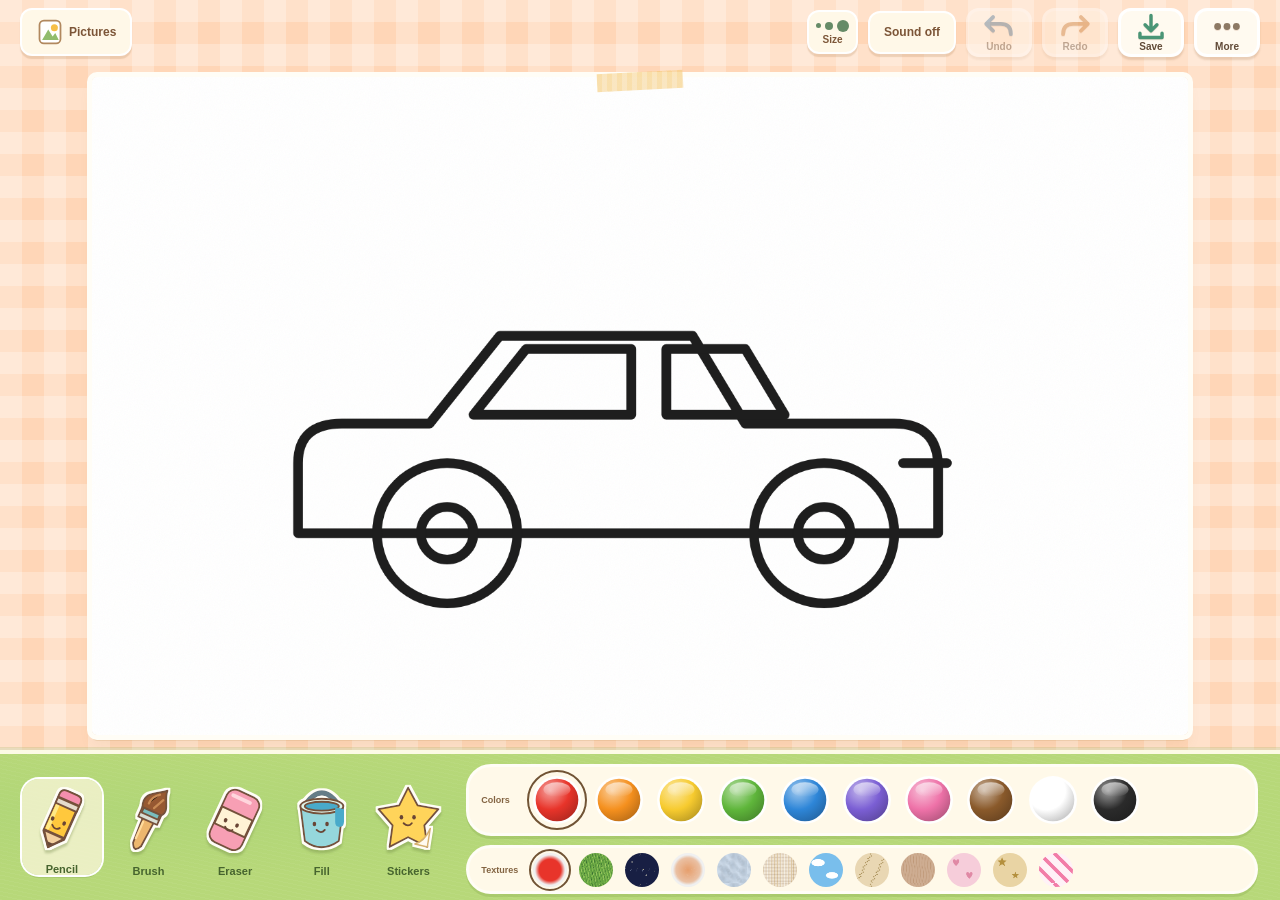
==== index.html @ 92b4541f "Improve preschool controls, sounds and persistent import library Add three sizes for pencil, brush a" ====
<!DOCTYPE html>
<html lang="en">
<head>
<meta charset="utf-8">
<meta name="viewport" content="width=device-width, initial-scale=1, maximum-scale=1, user-scalable=no, viewport-fit=cover">
<meta name="theme-color" content="#ffd6b7">
<meta name="apple-mobile-web-app-capable" content="yes">
<meta name="apple-mobile-web-app-status-bar-style" content="default">
<meta name="apple-mobile-web-app-title" content="Coloring">
<title>Little Art Studio</title>
<link rel="manifest" href="manifest.json">
<link rel="apple-touch-icon" href="icon.svg">
<style>
*{margin:0;padding:0;box-sizing:border-box;-webkit-tap-highlight-color:transparent}
html,body{height:100%;overflow:hidden;overscroll-behavior:none;background:#BFE0F5;
  font-family:-apple-system,"Noto Sans Thai",sans-serif;
  -webkit-user-select:none;user-select:none;-webkit-touch-callout:none;touch-action:none}
#app{position:fixed;inset:0;display:flex;flex-direction:column;
  padding:env(safe-area-inset-top) env(safe-area-inset-right) env(safe-area-inset-bottom) env(safe-area-inset-left)}

#sky{position:absolute;inset:0;z-index:0}

#topbar{position:relative;z-index:2;flex:0 0 auto;height:11vh;min-height:52px;
  display:flex;align-items:center;justify-content:center;gap:2.2vh}
.topbtn{width:9vh;height:9vh;min-width:46px;min-height:46px;border:none;background:none;
  padding:0;display:block;transition:transform .09s}
.topbtn:active{transform:scale(.9)}
.topbtn[disabled]{opacity:.32}
.topbtn svg{width:100%;height:100%;display:block}
#btnPhoto{width:7vh;height:7vh;min-width:38px;min-height:38px;opacity:.85}

#stage{position:relative;z-index:2;flex:1 1 auto;display:flex;align-items:center;
  justify-content:center;min-height:0;padding:.5vh 1vh}
#card{position:relative;border-radius:14px;overflow:hidden;background:#fff;
  box-shadow:0 6px 18px rgba(30,60,90,.22)}
#card canvas{position:absolute;inset:0;width:100%;height:100%;display:block}
#input{position:absolute;inset:0;z-index:2;touch-action:none}
#stickers{position:absolute;inset:0;z-index:3;overflow:hidden;pointer-events:none}

.sticker{position:absolute;left:0;top:0;transform-origin:50% 50%;will-change:transform;pointer-events:auto;touch-action:none}
.sticker img{width:100%;height:100%;display:block;pointer-events:none}
.sticker.sel{outline:3px dashed rgba(40,90,140,.75);outline-offset:2px;border-radius:6px}
#stickerKill{position:absolute;z-index:6;width:56px;height:56px;border:none;padding:0;
  background:none;display:none}
#stickerKill.on{display:block}

.row{position:relative;z-index:2;flex:0 0 auto;display:flex;align-items:center;
  justify-content:space-around;gap:.6vh;padding:0 1.2vh}
#rowColor{height:11vh;min-height:48px}
#rowTex{height:13vh;min-height:56px}
#rowTool{height:18vh;min-height:76px;border-radius:16px 16px 0 0;
  background:linear-gradient(#EFD7AE,#CFAC7C);padding:0 1vh}

.swatch{border:none;background:none;padding:0;border-radius:50%;
  width:9.5vh;height:9.5vh;min-width:44px;min-height:44px;transition:transform .1s}
.swatch:active{transform:scale(.88)}
.swatch.on{transform:scale(1.12)}
.swatch svg,.swatch canvas{width:100%;height:100%;display:block;border-radius:50%}

.tool{border:none;background:none;padding:0;width:15%;height:100%;
  display:flex;align-items:flex-end;justify-content:center;transition:transform .1s}
.tool:active{transform:scale(.9)}
.tool svg{width:100%;height:100%;display:block}
.tool.on{transform:translateY(-6%) scale(1.06)}

#page{border:none;background:#F5C24A;border-radius:50%;
  width:7.5vh;height:7.5vh;min-width:36px;min-height:36px;color:#5B3D06;
  font-size:3.4vh;line-height:1;font-weight:500}

#flash{position:fixed;inset:0;z-index:20;pointer-events:none;display:none;align-items:center;justify-content:center;
  background:rgba(255,255,255,.55)}
#flash.on{display:flex}
#flash svg{width:34vh;height:34vh}

#sheet{position:fixed;inset:0;z-index:30;display:none;background:rgba(20,40,60,.55)}
#sheet.on{display:flex;align-items:center;justify-content:center}
#sheetBox{background:#fff;border-radius:18px;padding:18px;width:min(560px,88vw);
  max-height:86vh;overflow:auto}
#sheetBox h2{font-size:17px;font-weight:500;margin-bottom:12px;color:#26404F}
.mrow{display:flex;flex-wrap:wrap;gap:10px}
.mbtn{flex:1 1 46%;min-height:56px;border:1.5px solid #C8D6E0;background:#F7FBFD;
  border-radius:12px;font-size:15px;color:#22384A;padding:10px}
.mbtn:active{background:#E4F0F8}
.mbtn.danger{border-color:#EBB4B4;background:#FDF3F3;color:#8C2C2C}
#gal{display:grid;grid-template-columns:repeat(3,1fr);gap:8px;margin-top:14px}
#gal img{width:100%;border-radius:8px;border:1px solid #DDE6EC;display:block}
.pickgrid{display:grid;grid-template-columns:repeat(4,1fr);gap:8px;margin-top:6px}
.pickgrid button{border:1.5px solid #D4E1EA;background:#fff;border-radius:10px;padding:4px;aspect-ratio:4/3}
.pickgrid svg{width:100%;height:100%;display:block}
#rot{position:fixed;inset:0;z-index:40;background:#BFE0F5;display:none;
  align-items:center;justify-content:center;font-size:22px;color:#245068;text-align:center;padding:30px}
@media (orientation:portrait){#rot{display:flex}}

:root{--ink:#554b43;--mint:#719c8a;--cream:#fffaf0} html,body{background:#f3e9d9;color:var(--ink);font-family:'Trebuchet MS',Tahoma,sans-serif}button{cursor:pointer;color:inherit;font:inherit}button:focus-visible{outline:3px solid #498c79;outline-offset:4px}#sky{display:none}
#app{display:grid;grid-template-columns:190px minmax(0,1fr) 210px;grid-template-rows:82px minmax(0,1fr) 132px;gap:18px;padding:18px 26px 20px;background:radial-gradient(ellipse at 60% 25%,#fff9eb99,transparent 65%),repeating-linear-gradient(2deg,#ad805007 0 1px,transparent 1px 7px),#f1e6d5}
#topbar{grid-column:1/-1;grid-row:1;height:auto;min-height:0;justify-content:flex-end;gap:10px;border-bottom:1px solid #c9b79d60;padding-bottom:14px}.brand{margin-right:auto;display:flex;align-items:center;gap:12px}.brand-mark{background:#e7ad87;border:3px solid #fff5e6;border-radius:18px;box-shadow:0 3px 0 #be896650;width:48px;height:48px;display:grid;place-items:center;font-size:28px}.brand strong{display:block;font-size:23px;letter-spacing:-.7px}.brand small{display:block;font-size:11px;letter-spacing:2px;margin-top:5px;color:#9b8170}.topbtn,#btnPhoto{width:43px;height:43px;min-width:43px;min-height:43px;padding:5px;border-radius:14px;background:#fffaf2;box-shadow:0 3px 0 #d7c8b5;opacity:1}.softbtn{min-height:42px;border:1px solid #d9cbb7;border-radius:13px;padding:8px 14px;background:#fffaf1;font-size:12px;font-weight:bold;box-shadow:0 3px 0 #d7c8b560}.softbtn.active{background:#dceadd;border-color:#9ab39b}
#stage{grid-column:2;grid-row:2;padding:30px 12px 20px;min-width:0;background:#d7c0a14a;border:1px solid #d3b89555;border-radius:22px;box-shadow:inset 0 2px 10px #8b62300b}#stage:before{content:'YOUR LITTLE MASTERPIECE';position:absolute;top:12px;font-size:9px;letter-spacing:2.4px;color:#a18870}#card{border-radius:5px;box-shadow:0 2px 2px #8a6e5430,0 13px 24px #8a6e5425;outline:8px solid #fffcf3}#card:after{content:'';position:absolute;inset:0;pointer-events:none;z-index:4;opacity:.19;background-image:url('paper.svg');mix-blend-mode:multiply}
.row{padding:17px 14px;gap:10px;border:1px solid #e3d6c5;background:#fffaf0;border-radius:21px;box-shadow:0 4px 0 #d7c8b544;justify-content:center;align-content:start}.row:before{width:100%;flex-shrink:0;font-size:11px;letter-spacing:1.8px;font-weight:bold;color:#917a64;text-align:left;margin-bottom:6px}#rowColor{grid-column:1;grid-row:2;height:auto;min-height:0;flex-wrap:wrap;overflow:auto}#rowColor:before{content:'01 / COLOR PALETTE'}#rowTex{grid-column:3;grid-row:2;height:auto;min-height:0;flex-wrap:wrap;overflow:auto}#rowTex:before{content:'02 / MAGIC TEXTURES'}.swatch{position:relative;width:59px;height:59px;min-width:0;min-height:0;flex:0 0 59px;margin:0 3px 17px;box-shadow:0 3px 6px #856e4c20;background:#f4ede1;border:4px solid #f4ede1}.swatch.on{outline:2px solid #729987;outline-offset:3px;transform:none}.swatch:after{content:attr(data-label);position:absolute;top:calc(100% + 7px);left:50%;transform:translateX(-50%);white-space:nowrap;font-size:10px;color:#7e6b59}#rowTex .swatch{border-radius:13px;width:63px;height:63px;flex-basis:63px;margin-bottom:20px}#rowTex .swatch canvas{border-radius:8px}#page{width:100%;height:29px;min-height:29px;border-radius:9px;font-size:12px;background:#eee4d2;color:#756149}
#rowTool{grid-column:1/-1;grid-row:3;height:auto;min-height:0;background:repeating-linear-gradient(0deg,#ba894009 0 1px,transparent 1px 4px),linear-gradient(#eed8b9,#e6c69b);border:1px solid #d3b48d;border-radius:22px;padding:8px 24px 17px;gap:16px;box-shadow:inset 0 2px 0 #fff9,0 5px 0 #bd95693a}.tool{position:relative;flex:1;width:auto;max-width:145px;height:100%;border-radius:14px;background:#b0865910;box-shadow:inset 0 2px 5px #9d703b12;align-items:center;padding:0 0 12px}.tool svg{height:90px;filter:drop-shadow(2px 4px 2px #785b3b25)}.tool:after{content:attr(data-label);position:absolute;bottom:0;font-size:11px;font-weight:bold;color:#7c6148}.tool.on{transform:translateY(-3px);background:#fff7e780;box-shadow:0 4px 9px #8a67311a,inset 0 0 0 2px #fff8}#sheetBox{background:#fffaf0;border:5px solid #fff;border-radius:23px;box-shadow:0 20px 70px #33241740}#sheetBox h2{color:#67513d}.demo-art{width:100%;display:block;border-radius:14px;margin:12px 0}.note{font-size:12px;line-height:1.7;color:#8b7765}.close-sheet{float:right;border:none;background:#efe1ce;border-radius:50%;width:32px;height:32px}.demo-swatches{display:flex;gap:10px;justify-content:center}.demo-swatches canvas{width:64px;height:64px;border-radius:12px}#rot{display:none!important}
@media(max-width:1000px){#app{grid-template-columns:144px minmax(0,1fr) 156px;gap:12px;padding:12px;grid-template-rows:65px minmax(0,1fr) 108px}.row{padding:12px 6px;gap:9px}.row:before{font-size:9px;letter-spacing:.7px}.swatch{width:46px;height:46px;flex-basis:46px;margin:0 4px 15px}#rowTex .swatch{width:49px;height:49px;flex-basis:49px;margin-bottom:17px}.brand strong{font-size:18px}.brand small{font-size:8px}.tool svg{height:76px}.softbtn{padding:8px;font-size:11px}}
@media(max-width:650px) and (orientation:portrait){#app{grid-template-columns:1fr 1fr;grid-template-rows:60px minmax(160px,1fr) 94px 110px 88px;gap:8px;padding:8px}#topbar{gap:5px;padding-bottom:6px}.brand{gap:5px}.brand-mark{display:none}.brand strong{font-size:14px}.brand small{font-size:7px;letter-spacing:1px}.topbtn,#btnPhoto{width:32px;height:36px;min-width:32px;min-height:36px}.softbtn{padding:5px;font-size:10px}#stage{grid-column:1/-1;grid-row:2}#rowColor{grid-column:1/-1;grid-row:3;flex-wrap:nowrap;justify-content:flex-start;align-items:center;padding:8px 10px;gap:10px}.row:before{display:none}.swatch{flex-basis:42px;width:42px;height:42px;margin:0 1px 13px}#rowTex{grid-column:1/-1;grid-row:4;flex-wrap:nowrap;justify-content:flex-start;align-items:center;padding:8px 10px}#rowTex .swatch{flex-basis:48px;width:48px;height:48px}#page{min-width:54px;width:54px}#rowTool{grid-column:1/-1;grid-row:5;padding:3px 6px 9px;gap:6px}.tool svg{height:60px}.tool:after{font-size:9px}}
@media(max-height:620px) and (orientation:landscape){#app{grid-template-rows:52px minmax(0,1fr) 85px;gap:8px;padding:8px 14px}.brand strong{font-size:18px}.tool svg{height:60px}#rowTool{padding:2px 12px 13px}.row{padding-top:8px}.row:before{margin-bottom:0}.swatch{height:40px;width:40px;flex-basis:40px}#rowTex .swatch{height:42px;width:42px;flex-basis:42px}.brand-mark{height:38px;width:38px}}
.row,#sheetBox{touch-action:pan-x pan-y}#sheetBox button{touch-action:manipulation}
@media(prefers-reduced-motion:reduce){*{transition:none!important}}
</style>
<link rel="stylesheet" href="sticker-play.css?v=7">
</head>
<body>
<div id="app">
  <svg id="sky" viewBox="0 0 100 100" preserveAspectRatio="none" aria-hidden="true">
    <rect width="100" height="100" fill="#BFE0F5"/>
    <ellipse cx="14" cy="26" rx="13" ry="6" fill="#fff" opacity=".55"/>
    <ellipse cx="86" cy="40" rx="12" ry="5.5" fill="#fff" opacity=".5"/>
    <ellipse cx="24" cy="62" rx="10" ry="4.5" fill="#fff" opacity=".4"/>
  </svg>

  <div id="topbar"><button class="softbtn" id="btnArt" aria-label="Choose a picture"><svg viewBox="0 0 32 32" aria-hidden="true"><rect x="4" y="3" width="24" height="26" rx="5" fill="#fff" stroke="#b1885e" stroke-width="2"/><circle cx="21" cy="11" r="4" fill="#f7bf48"/><path d="m7 25 7-12 5 8 3-4 4 8" fill="#91bc6d"/></svg><span>Pictures</span></button><button class="softbtn" id="btnDemo">ดูตัวอย่าง ✧</button><button class="softbtn" id="btnSound" aria-pressed="false" title="Toggle sound effects and English voice">Sound off</button>
    <button class="topbtn" id="btnUndo" aria-label="Undo"></button>
    <button class="topbtn" id="btnRedo" aria-label="Redo"></button>
    <button class="topbtn" id="btnSave" aria-label="Save"></button>
    <button class="topbtn" id="btnPhoto" aria-label="More options"></button>
  </div>

  <div id="stage">
    <div id="card">
      <canvas id="cBg"></canvas>
      <canvas id="cFill"></canvas>
      <canvas id="cPaint"></canvas>
      <canvas id="cLine"></canvas>
      <div id="stickers"></div>
      <div id="input"></div>
      <button id="stickerKill" aria-label="Remove sticker"></button>
    </div>
  </div>

  <div id="dock"><div class="row" id="rowTool"></div><div class="palette-stack"><div class="row" id="rowColor"></div><div class="row" id="rowTex" aria-label="Textures"></div></div></div><div id="hint" role="status" aria-live="polite"></div>
</div>

<div id="flash" aria-hidden="true">
  <svg viewBox="0 0 100 100"><circle cx="50" cy="50" r="42" fill="#2FB57F"/>
  <path d="M30 52 L44 66 L71 36" stroke="#fff" stroke-width="10" fill="none"
    stroke-linecap="round" stroke-linejoin="round"/></svg>
</div>

<div id="sheet"><div id="sheetBox"></div></div>
<div id="rot">Turn your tablet sideways<br>to start coloring</div>

<input type="file" id="filePick" accept="image/*" hidden>
<script>
(function(){
"use strict";
// ข้อมูลศิลป์ทั้งหมดของแอป
// เพิ่มลาย เพิ่มสติกเกอร์ เพิ่มภาพColoring ทำได้ที่ไฟล์นี้ไฟล์เดียว

const COLORS = [
  '#E8342A', '#F5901E', '#F7CB2F', '#5FB63B', '#2E86D8',
  '#7B5FD4', '#EE72A8', '#8A5A2B', '#FFFFFF', '#2B2B2B'
];

function shade(hex, f) {
  const n = parseInt(hex.slice(1), 16);
  let r = (n >> 16) & 255, g = (n >> 8) & 255, b = n & 255;
  if (f >= 0) { r += (255 - r) * f; g += (255 - g) * f; b += (255 - b) * f; }
  else { r *= (1 + f); g *= (1 + f); b *= (1 + f); }
  return `rgb(${r | 0},${g | 0},${b | 0})`;
}

// ---------------------------------------------------------------- หัวแปรง
// mask ถูกเรนเดอร์เป็นภาพขาวดำแล้วย้อมสีตอนใช้งาน
const TIPS = {
  round(c, s) {
    const g = c.createRadialGradient(s / 2, s / 2, 0, s / 2, s / 2, s / 2);
    g.addColorStop(0, '#fff'); g.addColorStop(.72, '#fff');
    g.addColorStop(1, 'rgba(255,255,255,0)');
    c.fillStyle = g; c.fillRect(0, 0, s, s);
  },
  soft(c, s) {
    const g = c.createRadialGradient(s / 2, s / 2, 0, s / 2, s / 2, s / 2);
    g.addColorStop(0, 'rgba(255,255,255,.85)');
    g.addColorStop(1, 'rgba(255,255,255,0)');
    c.fillStyle = g; c.fillRect(0, 0, s, s);
  },
  chalk(c, s) {
    c.fillStyle = '#fff';
    for (let i = 0; i < 260; i++) {
      const a = Math.random() * 6.283, r = Math.pow(Math.random(), .55) * s / 2;
      c.globalAlpha = .5 + Math.random() * .5;
      c.fillRect(s / 2 + Math.cos(a) * r, s / 2 + Math.sin(a) * r, 1.6, 1.6);
    }
    c.globalAlpha = 1;
  },
  spray(c, s) {
    c.fillStyle = '#fff';
    for (let i = 0; i < 150; i++) {
      const a = Math.random() * 6.283, r = Math.pow(Math.random(), .4) * s / 2;
      c.globalAlpha = .25 + Math.random() * .45;
      c.beginPath();
      c.arc(s / 2 + Math.cos(a) * r, s / 2 + Math.sin(a) * r, .9, 0, 6.283);
      c.fill();
    }
    c.globalAlpha = 1;
  },
  crayon(c, s) {
    const g = c.createRadialGradient(s / 2, s / 2, 0, s / 2, s / 2, s / 2);
    g.addColorStop(0, 'rgba(255,255,255,.95)');
    g.addColorStop(.8, 'rgba(255,255,255,.55)');
    g.addColorStop(1, 'rgba(255,255,255,0)');
    c.fillStyle = g; c.fillRect(0, 0, s, s);
    c.globalCompositeOperation = 'destination-out';
    for (let i = 0; i < 90; i++) {
      c.globalAlpha = Math.random() * .5;
      c.fillRect(Math.random() * s, Math.random() * s, 2.4, 1.4);
    }
    c.globalAlpha = 1; c.globalCompositeOperation = 'source-over';
  },
  star(c, s) {
    c.fillStyle = '#fff'; c.beginPath();
    const R = s / 2 * .92, r = R * .45;
    for (let i = 0; i < 10; i++) {
      const a = -1.5708 + i * 0.6283, rr = i % 2 ? r : R;
      c[i ? 'lineTo' : 'moveTo'](s / 2 + Math.cos(a) * rr, s / 2 + Math.sin(a) * rr);
    }
    c.closePath(); c.fill();
  },
  heart(c, s) {
    c.fillStyle = '#fff'; const k = s / 100;
    c.beginPath();
    c.moveTo(50 * k, 84 * k);
    c.bezierCurveTo(4 * k, 52 * k, 18 * k, 12 * k, 50 * k, 36 * k);
    c.bezierCurveTo(82 * k, 12 * k, 96 * k, 52 * k, 50 * k, 84 * k);
    c.fill();
  },
  sparkle(c, s) {
    c.fillStyle = '#fff'; const h = s / 2;
    c.beginPath();
    c.moveTo(h, 0); c.quadraticCurveTo(h * 1.12, h * .88, s, h);
    c.quadraticCurveTo(h * 1.12, h * 1.12, h, s);
    c.quadraticCurveTo(h * .88, h * 1.12, 0, h);
    c.quadraticCurveTo(h * .88, h * .88, h, 0);
    c.fill();
  }
};

// ---------------------------------------------------------------- ลายพื้นผิว
// tintable:true คือลายที่เปลี่ยนสีตามสีที่เด็กเลือกได้
const P = [];
const add = (id, tintable, draw) => P.push({ id, tintable, draw });

add('grass', true, (c, s, col) => {
  c.fillStyle = shade(col, .42); c.fillRect(0, 0, s, s);
  c.strokeStyle = shade(col, -.28); c.lineWidth = s * .045; c.lineCap = 'round';
  for (let i = 0; i < 9; i++) {
    const x = (i * 7.3 % 1) * s, y = (i * 3.7 % 1) * s;
    c.beginPath(); c.moveTo(x, y + s * .12); c.lineTo(x + s * .03, y - s * .05); c.stroke();
  }
});
add('dots', true, (c, s, col) => {
  c.fillStyle = shade(col, .5); c.fillRect(0, 0, s, s);
  c.fillStyle = shade(col, -.1);
  [[.25, .25], [.75, .75], [.75, .25], [.25, .75]].forEach(([x, y]) => {
    c.beginPath(); c.arc(x * s, y * s, s * .11, 0, 6.283); c.fill();
  });
});
add('hearts', true, (c, s, col) => {
  c.fillStyle = shade(col, .55); c.fillRect(0, 0, s, s);
  c.fillStyle = shade(col, -.05);
  const h = (cx, cy, r) => {
    c.beginPath(); c.moveTo(cx, cy + r);
    c.bezierCurveTo(cx - r * 1.5, cy - r * .3, cx - r * .5, cy - r * 1.3, cx, cy - r * .3);
    c.bezierCurveTo(cx + r * .5, cy - r * 1.3, cx + r * 1.5, cy - r * .3, cx, cy + r);
    c.fill();
  };
  h(s * .3, s * .3, s * .13); h(s * .74, s * .72, s * .13);
});
add('stars', true, (c, s, col) => {
  c.fillStyle = shade(col, .5); c.fillRect(0, 0, s, s);
  c.fillStyle = shade(col, -.15);
  const st = (cx, cy, R) => {
    c.beginPath();
    for (let i = 0; i < 10; i++) {
      const a = -1.5708 + i * .6283, rr = i % 2 ? R * .45 : R;
      c[i ? 'lineTo' : 'moveTo'](cx + Math.cos(a) * rr, cy + Math.sin(a) * rr);
    }
    c.closePath(); c.fill();
  };
  st(s * .3, s * .3, s * .16); st(s * .74, s * .74, s * .12);
});
add('bubbles', true, (c, s, col) => {
  c.fillStyle = shade(col, .3); c.fillRect(0, 0, s, s);
  c.strokeStyle = 'rgba(255,255,255,.9)'; c.lineWidth = s * .05;
  [[.28, .3, .17], [.72, .68, .13], [.8, .24, .08]].forEach(([x, y, r]) => {
    c.beginPath(); c.arc(x * s, y * s, r * s, 0, 6.283); c.stroke();
  });
});
add('snow', true, (c, s, col) => {
  c.fillStyle = shade(col, .35); c.fillRect(0, 0, s, s);
  c.strokeStyle = '#fff'; c.lineWidth = s * .05; c.lineCap = 'round';
  [[.3, .3, .11], [.72, .7, .09]].forEach(([x, y, r]) => {
    for (let i = 0; i < 3; i++) {
      const a = i * 1.047;
      c.beginPath();
      c.moveTo(x * s - Math.cos(a) * r * s, y * s - Math.sin(a) * r * s);
      c.lineTo(x * s + Math.cos(a) * r * s, y * s + Math.sin(a) * r * s);
      c.stroke();
    }
  });
});
add('sand', true, (c, s, col) => {
  c.fillStyle = shade(col, .45); c.fillRect(0, 0, s, s);
  c.fillStyle = shade(col, -.2);
  for (let i = 0; i < 42; i++) {
    const x = (i * 17.3) % s, y = (i * 29.7) % s;
    c.beginPath(); c.arc(x, y, s * .022, 0, 6.283); c.fill();
  }
});
add('leaves', true, (c, s, col) => {
  c.fillStyle = shade(col, .42); c.fillRect(0, 0, s, s);
  c.fillStyle = shade(col, -.22);
  const lf = (x, y, r, rot) => {
    c.save(); c.translate(x, y); c.rotate(rot); c.beginPath();
    c.moveTo(0, -r); c.quadraticCurveTo(r, 0, 0, r);
    c.quadraticCurveTo(-r, 0, 0, -r); c.fill(); c.restore();
  };
  lf(s * .3, s * .32, s * .16, .5); lf(s * .74, s * .7, s * .13, -.7);
});
add('flowers', true, (c, s, col) => {
  c.fillStyle = shade(col, .55); c.fillRect(0, 0, s, s);
  const fl = (x, y, r) => {
    c.fillStyle = shade(col, -.05);
    for (let i = 0; i < 5; i++) {
      const a = i * 1.2566;
      c.beginPath(); c.arc(x + Math.cos(a) * r * .62, y + Math.sin(a) * r * .62, r * .46, 0, 6.283); c.fill();
    }
    c.fillStyle = shade(col, .75);
    c.beginPath(); c.arc(x, y, r * .34, 0, 6.283); c.fill();
  };
  fl(s * .32, s * .32, s * .2); fl(s * .76, s * .74, s * .15);
});
add('rain', true, (c, s, col) => {
  c.fillStyle = shade(col, .4); c.fillRect(0, 0, s, s);
  c.strokeStyle = shade(col, -.2); c.lineWidth = s * .05; c.lineCap = 'round';
  for (let i = 0; i < 6; i++) {
    const x = (i * 11.7) % s, y = (i * 19.3) % s;
    c.beginPath(); c.moveTo(x, y); c.lineTo(x - s * .06, y + s * .16); c.stroke();
  }
});
add('zigzag', true, (c, s, col) => {
  c.fillStyle = shade(col, .6); c.fillRect(0, 0, s, s);
  c.strokeStyle = shade(col, -.1); c.lineWidth = s * .07;
  for (let r = 0; r < 3; r++) {
    c.beginPath();
    for (let i = 0; i <= 4; i++) {
      const x = i * s / 4, y = s * (.2 + r * .3) + (i % 2 ? s * .1 : 0);
      c[i ? 'lineTo' : 'moveTo'](x, y);
    }
    c.stroke();
  }
});
add('checks', true, (c, s, col) => {
  c.fillStyle = shade(col, .62); c.fillRect(0, 0, s, s);
  c.fillStyle = shade(col, -.05);
  c.fillRect(0, 0, s / 2, s / 2); c.fillRect(s / 2, s / 2, s / 2, s / 2);
});
add('sparkles', true, (c, s, col) => {
  c.fillStyle = shade(col, .25); c.fillRect(0, 0, s, s);
  c.fillStyle = '#fff';
  const sp = (x, y, r) => {
    c.beginPath(); c.moveTo(x, y - r);
    c.quadraticCurveTo(x + r * .18, y - r * .18, x + r, y);
    c.quadraticCurveTo(x + r * .18, y + r * .18, x, y + r);
    c.quadraticCurveTo(x - r * .18, y + r * .18, x - r, y);
    c.quadraticCurveTo(x - r * .18, y - r * .18, x, y - r);
    c.fill();
  };
  sp(s * .3, s * .3, s * .18); sp(s * .74, s * .7, s * .12);
});
add('waves', true, (c, s, col) => {
  c.fillStyle = shade(col, .48); c.fillRect(0, 0, s, s);
  c.strokeStyle = shade(col, -.12); c.lineWidth = s * .06; c.lineCap = 'round';
  for (let r = 0; r < 3; r++) {
    c.beginPath(); c.moveTo(0, s * (.25 + r * .3));
    c.quadraticCurveTo(s * .25, s * (.13 + r * .3), s * .5, s * (.25 + r * .3));
    c.quadraticCurveTo(s * .75, s * (.37 + r * .3), s, s * (.25 + r * .3));
    c.stroke();
  }
});
add('fluff', true, (c, s, col) => {
  c.fillStyle = shade(col, .5); c.fillRect(0, 0, s, s);
  c.strokeStyle = shade(col, -.18); c.lineWidth = s * .045; c.lineCap = 'round';
  for (let i = 0; i < 10; i++) {
    const x = (i * 13.1) % s, y = (i * 23.9) % s;
    c.beginPath(); c.arc(x, y, s * .08, i, i + 3.6); c.stroke();
  }
});
add('rainbow', false, (c, s) => {
  ['#E8342A', '#F5901E', '#F7CB2F', '#5FB63B', '#2E86D8', '#7B5FD4'].forEach((k, i) => {
    c.fillStyle = k; c.fillRect(0, i * s / 6, s, s / 6 + 1);
  });
});
add('night', false, (c, s) => {
  c.fillStyle = '#2A2560'; c.fillRect(0, 0, s, s);
  c.fillStyle = '#FFE07A';
  [[.2, .25, .05], [.7, .6, .04], [.45, .8, .03], [.85, .2, .03]].forEach(([x, y, r]) => {
    c.beginPath(); c.arc(x * s, y * s, r * s, 0, 6.283); c.fill();
  });
});
add('sky', false, (c, s) => {
  c.fillStyle = '#79BEEC'; c.fillRect(0, 0, s, s);
  c.fillStyle = '#fff';
  c.beginPath(); c.ellipse(s * .3, s * .32, s * .22, s * .12, 0, 0, 6.283); c.fill();
  c.beginPath(); c.ellipse(s * .76, s * .74, s * .2, s * .11, 0, 0, 6.283); c.fill();
});
add('candy', false, (c, s) => {
  c.fillStyle = '#FFF2F7'; c.fillRect(0, 0, s, s);
  c.strokeStyle = '#F27DA8'; c.lineWidth = s * .12;
  for (let i = -1; i < 3; i++) {
    c.beginPath(); c.moveTo(i * s / 2, 0); c.lineTo(i * s / 2 + s, s); c.stroke();
  }
});
add('fire', false, (c, s) => {
  c.fillStyle = '#F7CB2F'; c.fillRect(0, 0, s, s);
  c.fillStyle = '#F0621E';
  c.beginPath(); c.arc(s * .3, s * .34, s * .2, 0, 6.283); c.fill();
  c.beginPath(); c.arc(s * .74, s * .72, s * .16, 0, 6.283); c.fill();
});


add('linen',true,(c,s,col)=>{c.fillStyle=shade(col,.56);c.fillRect(0,0,s,s);for(let i=0;i<s;i+=3){c.fillStyle=i%2?'#fff7':shade(col,.14);c.fillRect(i,0,1,s);c.fillStyle='#5a382b22';c.fillRect(0,i,s,1)}});
add('woodgrain',true,(c,s,col)=>{c.fillStyle=shade(col,.42);c.fillRect(0,0,s,s);for(let i=-8;i<s+8;i+=3){c.strokeStyle=i%2?shade(col,.2):shade(col,-.12);c.globalAlpha=.35;c.lineWidth=.7;c.beginPath();for(let y=0;y<=s;y++){let x=i+Math.sin(y*.13+i)*1.8;c.lineTo(x,y)}c.stroke()}c.globalAlpha=1});
add('watercolor',true,(c,s,col)=>{c.fillStyle=shade(col,.56);c.fillRect(0,0,s,s);for(let i=0;i<45;i++){let x=(i*23.71)%s,y=(i*37.31)%s,r=4+i%9;let g=c.createRadialGradient(x,y,0,x,y,r);g.addColorStop(0,shade(col,.1));g.addColorStop(1,'transparent');c.globalAlpha=.15;c.fillStyle=g;c.fillRect(x-r,y-r,r*2,r*2)}c.globalAlpha=1});

const PATTERNS = P;

// ---------------------------------------------------------------- หมึกที่ออกจากแปรง
// หน้าแรกคือหัวแปรงพื้นฐาน หน้าถัดไปคือลายพื้นผิว
const INKS = [
  { id: 'round', kind: 'tip', tip: 'round' },
  { id: 'soft', kind: 'tip', tip: 'soft', alpha: .5 },
  { id: 'crayon', kind: 'tip', tip: 'crayon' },
  { id: 'chalk', kind: 'tip', tip: 'chalk', scatter: .2 },
  { id: 'spray', kind: 'tip', tip: 'spray', spacing: .16, alpha: .55 },
  { id: 'glow', kind: 'tip', tip: 'soft', alpha: .32, size: 1.7 },
  { id: 'star', kind: 'tip', tip: 'star', spacing: .8, scatter: .5, spin: true },
  { id: 'heart', kind: 'tip', tip: 'heart', spacing: .85, scatter: .5, spin: true },
  { id: 'sparkle', kind: 'tip', tip: 'sparkle', spacing: .7, scatter: .6, spin: true },
  { id: 'rain-t', kind: 'tip', tip: 'round', spacing: .9, scatter: .7, size: .5 },
  { id: 'rbow', kind: 'tip', tip: 'round', rainbow: true },
  { id: 'rbow-s', kind: 'tip', tip: 'star', rainbow: true, spacing: .8, scatter: .5, spin: true },
  ...PATTERNS.map(p => ({ id: 'p-' + p.id, kind: 'pattern', pattern: p.id }))
];

// ---------------------------------------------------------------- สติกเกอร์
const sv = (b) => `<svg xmlns="http://www.w3.org/2000/svg" width="100" height="100" viewBox="0 0 100 100">${b}</svg>`;
const STICKERS = [
  sv('<path d="M50 6 60 38 94 38 66 58 77 92 50 71 23 92 34 58 6 38 40 38Z" fill="#FFCE28" stroke="#D89A00" stroke-width="4" stroke-linejoin="round"/>'),
  sv('<path d="M50 88C6 58 14 18 50 36 86 18 94 58 50 88Z" fill="#F2617A" stroke="#C13A54" stroke-width="4" stroke-linejoin="round"/>'),
  sv('<g stroke="#C8477E" stroke-width="3"><circle cx="50" cy="24" r="17" fill="#F98BC0"/><circle cx="76" cy="43" r="17" fill="#F98BC0"/><circle cx="66" cy="74" r="17" fill="#F98BC0"/><circle cx="34" cy="74" r="17" fill="#F98BC0"/><circle cx="24" cy="43" r="17" fill="#F98BC0"/><circle cx="50" cy="50" r="13" fill="#FFE07A"/></g>'),
  sv('<g fill="#fff" stroke="#8FB6D4" stroke-width="4"><circle cx="34" cy="58" r="20"/><circle cx="58" cy="46" r="24"/><circle cx="76" cy="60" r="17"/><rect x="30" y="60" width="50" height="18" rx="9"/></g>'),
  sv('<circle cx="50" cy="50" r="24" fill="#FFC42B" stroke="#E09000" stroke-width="4"/><g stroke="#E09000" stroke-width="6" stroke-linecap="round"><path d="M50 8v12M50 80v12M8 50h12M80 50h12M20 20l9 9M71 71l9 9M80 20l-9 9M29 71l-9 9"/></g>'),
  sv('<g fill="none" stroke-width="9" stroke-linecap="round"><path d="M14 78a36 36 0 0172 0" stroke="#E8342A"/><path d="M27 78a23 23 0 0146 0" stroke="#F7CB2F"/><path d="M40 78a10 10 0 0120 0" stroke="#2E86D8"/></g>'),
  sv('<g stroke="#1F4E7A" stroke-width="4" stroke-linejoin="round"><path d="M12 66V56q0-6 7-6h10l10-14h26l7 14h11q7 0 7 7v9Z" fill="#4FA3E8"/><circle cx="31" cy="68" r="11" fill="#37474F"/><circle cx="71" cy="68" r="11" fill="#37474F"/></g>'),
  sv('<g stroke="#3F5A73" stroke-width="4" stroke-linejoin="round"><path d="M50 8v10" /><circle cx="50" cy="8" r="5" fill="#F2617A"/><rect x="26" y="18" width="48" height="34" rx="9" fill="#9BC7E8"/><circle cx="40" cy="35" r="6" fill="#2B3A46"/><circle cx="60" cy="35" r="6" fill="#2B3A46"/><rect x="32" y="56" width="36" height="30" rx="7" fill="#7FB2D8"/><rect x="14" y="60" width="14" height="9" rx="4" fill="#7FB2D8"/><rect x="72" y="60" width="14" height="9" rx="4" fill="#7FB2D8"/></g>'),
  sv('<g stroke="#B23A2A" stroke-width="4" stroke-linejoin="round"><path d="M50 6c14 12 20 30 20 46v14H30V52c0-16 6-34 20-46Z" fill="#F0F4F7"/><circle cx="50" cy="40" r="10" fill="#63B7E8"/><path d="M30 56 14 76l16-4ZM70 56l16 20-16-4Z" fill="#E8544A"/><path d="M40 66h20l-10 24Z" fill="#F5901E"/></g>'),
  sv('<g stroke="#8A5A2B" stroke-width="4" stroke-linejoin="round"><ellipse cx="50" cy="62" rx="32" ry="24" fill="#F5B942"/><circle cx="50" cy="32" r="20" fill="#F5B942"/><path d="M33 18l4 12M67 18l-4 12" /><circle cx="42" cy="32" r="4" fill="#4A3520"/><circle cx="58" cy="32" r="4" fill="#4A3520"/><path d="M46 42h8" /></g>'),
  sv('<g stroke="#2F6B4F" stroke-width="4" stroke-linejoin="round"><ellipse cx="50" cy="56" rx="14" ry="26" fill="#7ED0A0"/><path d="M36 42C18 22 8 40 22 52 8 64 20 82 36 68ZM64 42C82 22 92 40 78 52 92 64 80 82 64 68Z" fill="#A8E8C4"/><circle cx="44" cy="40" r="3" fill="#2F6B4F"/><circle cx="56" cy="40" r="3" fill="#2F6B4F"/></g>'),
  sv('<g stroke="#7A5C1E" stroke-width="4" stroke-linejoin="round"><circle cx="50" cy="52" r="26" fill="#FFD98A"/><path d="M28 30l-8-14 18 4M72 30l8-14-18 4"/><circle cx="41" cy="48" r="4" fill="#4A3520"/><circle cx="59" cy="48" r="4" fill="#4A3520"/><path d="M44 62q6 6 12 0"/></g>')
];

// ---------------------------------------------------------------- ภาพลายเส้น
// พิกัดอยู่ในกรอบ 200 x 150 แล้วถูกขยายให้เต็มผืนผ้าใบ
const LINEARTS = [
  {
    id: 'car', paths: [
      'M22 104V88q0-9 10-9h20l16-20h44l12 20h34q10 0 10 10v15Z',
      'M40 104a16 16 0 1032 0 16 16 0 10-32 0Z', 'M50 104a6 6 0 1012 0 6 6 0 10-12 0Z',
      'M126 104a16 16 0 1032 0 16 16 0 10-32 0Z', 'M136 104a6 6 0 1012 0 6 6 0 10-12 0Z',
      'M62 77l12-15h24v15Z', 'M106 62h18l9 15h-27Z', 'M160 88h10'
    ]
  },
  {
    id: 'race', paths: [
      'M16 100v-8q0-7 8-7h22l14-16h40l10 16h48q8 0 8 8v7Z',
      'M74 85l10-12h22l7 12Z', 'M150 62h22v14h-22Z',
      'M40 100a15 15 0 1030 0 15 15 0 10-30 0Z', 'M49 100a6 6 0 1012 0 6 6 0 10-12 0Z',
      'M128 100a15 15 0 1030 0 15 15 0 10-30 0Z', 'M137 100a6 6 0 1012 0 6 6 0 10-12 0Z',
      'M20 92h20', 'M96 46a8 8 0 1016 0 8 8 0 10-16 0Z'
    ]
  },
  {
    id: 'truck', paths: [
      'M14 100V44h80v56Z', 'M94 100V62h30l22 24v14Z', 'M100 68h20l14 16h-34Z',
      'M32 100a15 15 0 1030 0 15 15 0 10-30 0Z', 'M41 100a6 6 0 1012 0 6 6 0 10-12 0Z',
      'M104 100a15 15 0 1030 0 15 15 0 10-30 0Z', 'M113 100a6 6 0 1012 0 6 6 0 10-12 0Z',
      'M24 56h60', 'M24 72h60', 'M146 90h12'
    ]
  },
  {
    id: 'rocket', paths: [
      'M100 12c16 16 24 38 24 58v22H76V70c0-20 8-42 24-58Z',
      'M100 52a13 13 0 100 26 13 13 0 100-26Z',
      'M76 76 52 104l24-6Z', 'M124 76l24 28-24-6Z',
      'M88 92h24l-12 30Z', 'M84 108h32'
    ]
  },
  {
    id: 'robot', paths: [
      'M100 14v12', 'M100 10a6 6 0 100 12 6 6 0 100-12Z',
      'M64 26h72v42H64Z', 'M80 40a8 8 0 100 16 8 8 0 100-16Z',
      'M120 40a8 8 0 100 16 8 8 0 100-16Z', 'M86 60h28',
      'M72 72h56v42H72Z', 'M44 78h24v16H44Z', 'M132 78h24v16h-24Z',
      'M82 114v20h14v-20Z', 'M104 114v20h14v-20Z'
    ]
  },
  {
    id: 'ufo', paths: [
      'M100 30a30 22 0 000 44 30 22 0 000-44Z',
      'M36 78a64 18 0 00128 0 64 18 0 00-128 0Z',
      'M56 84a7 7 0 1014 0 7 7 0 10-14 0Z', 'M93 88a7 7 0 1014 0 7 7 0 10-14 0Z',
      'M130 84a7 7 0 1014 0 7 7 0 10-14 0Z',
      'M76 96l-16 22', 'M124 96l16 22', 'M100 100v22'
    ]
  },
  {
    id: 'plane', paths: [
      'M28 76q0-14 22-16l84-8q22-2 32 10-10 12-32 12l-84 8q-22-2-22-6Z',
      'M62 62 46 30h14l28 30Z', 'M62 78l-16 30h14l28-28Z',
      'M144 60l16-18h12l-8 20Z',
      'M84 62a5 5 0 100 10 5 5 0 100-10Z', 'M104 60a5 5 0 100 10 5 5 0 100-10Z',
      'M124 58a5 5 0 100 10 5 5 0 100-10Z'
    ]
  },
  {
    id: 'train', paths: [
      'M20 104V56h44v48Z', 'M64 104V38h48q10 0 10 10v56Z',
      'M74 48h28v18H74Z', 'M34 30h16v26H34Z', 'M30 24h24v8H30Z',
      'M122 104V60h56v44Z', 'M134 70h16v16h-16Z', 'M156 70h14v16h-14Z',
      'M34 104a11 11 0 1022 0 11 11 0 10-22 0Z',
      'M84 104a11 11 0 1022 0 11 11 0 10-22 0Z',
      'M136 104a11 11 0 1022 0 11 11 0 10-22 0Z'
    ]
  },
  {
    id: 'digger', paths: [
      'M18 104V72h56v32Z', 'M30 44h34v28H30Z', 'M36 50h22v18H36Z',
      'M74 78l38-34', 'M110 40l16 6-34 38Z', 'M92 84l14 16h34l-8-22Z',
      'M22 106a18 18 0 1036 0 18 18 0 10-36 0Z', 'M32 106a8 8 0 1016 0 8 8 0 10-16 0Z',
      'M108 108a12 12 0 1024 0 12 12 0 10-24 0Z'
    ]
  },
  {
    id: 'cutebot', paths: [
      'M100 12v10', 'M100 8a5 5 0 100 10 5 5 0 100-10Z',
      'M60 22h80q10 0 10 10v40q0 10-10 10H60q-10 0-10-10V32q0-10 10-10Z',
      'M78 44a10 10 0 100 20 10 10 0 100-20Z',
      'M122 44a10 10 0 100 20 10 10 0 100-20Z',
      'M84 82h32v22H84Z', 'M60 88h24v12H60Z', 'M116 88h24v12h-24Z',
      'M70 104a14 14 0 1028 0 14 14 0 10-28 0Z',
      'M102 104a14 14 0 1028 0 14 14 0 10-28 0Z'
    ]
  }
];

// ไอคอนทั้งหมดเป็น SVG ที่สร้างจากโค้ด ไม่มีไฟล์ภาพ
// ถ้าวันหนึ่งอยากเปลี่ยนไปใช้ภาพ PNG 3D ให้แก้เฉพาะไฟล์นี้ไฟล์เดียว

let uid = 0;
const g3 = (id, a, b, c, d) =>
  `<linearGradient id="${id}" x1="0" y1="0" x2="1" y2="0">
   <stop offset="0" stop-color="${a}"/><stop offset=".3" stop-color="${b}"/>
   <stop offset=".62" stop-color="${c}"/><stop offset="1" stop-color="${d}"/></linearGradient>`;

const SHADOW = (u) =>
  `<radialGradient id="sh${u}"><stop offset="0" stop-color="#4A3418" stop-opacity=".42"/>
   <stop offset="1" stop-color="#4A3418" stop-opacity="0"/></radialGradient>`;

function mix(hex, f) {
  const n = parseInt((hex[0] === '#' ? hex.slice(1) : hex), 16);
  let r = (n >> 16) & 255, g = (n >> 8) & 255, b = n & 255;
  if (f >= 0) { r += (255 - r) * f; g += (255 - g) * f; b += (255 - b) * f; }
  else { r *= (1 + f); g *= (1 + f); b *= (1 + f); }
  return `rgb(${r | 0},${g | 0},${b | 0})`;
}

const wrap = (body) =>
  `<svg viewBox="0 0 56 116" xmlns="http://www.w3.org/2000/svg">${body}</svg>`;

// ------------------------------------------------------------------ เครื่องมือ
function toolIcon(id, opt = {}) {
  const u = ++uid;
  const col = opt.color || '#F5B93A';
  const sh = `<ellipse cx="28" cy="108" rx="17" ry="5" fill="url(#sh${u})"/>`;

  if (id === 'pencil') {
    return wrap(`<defs>${SHADOW(u)}
      ${g3('pb' + u, mix(col, -.42), mix(col, .5), mix(col, .04), mix(col, -.34))}
      ${g3('pw' + u, '#D9A276', '#FFE3C6', '#E0B489', '#C98F60')}
      ${g3('pp' + u, '#D4658F', '#FFC2D8', '#F0A0BE', '#C85B85')}
      ${g3('sv' + u, '#8E9AA6', '#FCFDFE', '#C3CDD7', '#7E8B98')}</defs>
      ${sh}
      <rect x="20" y="16" width="16" height="11" rx="3" fill="url(#pp${u})"/>
      <rect x="20" y="26" width="16" height="6" fill="url(#sv${u})"/>
      <rect x="20" y="32" width="16" height="47" fill="url(#pb${u})"/>
      <rect x="23" y="34" width="2.6" height="43" rx="1.3" fill="#fff" opacity=".5"/>
      <path d="M20 79 L36 79 L28 103 Z" fill="url(#pw${u})"/>
      <path d="M24.6 92 L31.4 92 L28 103 Z" fill="#3A3A3A"/>`);
  }

  if (id === 'brush') {
    return wrap(`<defs>${SHADOW(u)}
      ${g3('bh' + u, '#8A5A14', '#E5AE5E', '#C08B33', '#7C4E0F')}
      ${g3('bs' + u, mix(col, -.45), mix(col, .42), mix(col, -.02), mix(col, -.4))}
      ${g3('sv' + u, '#8E9AA6', '#FCFDFE', '#C3CDD7', '#7E8B98')}</defs>
      ${sh}
      <rect x="20" y="12" width="16" height="42" rx="7" fill="url(#bh${u})"/>
      <rect x="23" y="16" width="2.6" height="34" rx="1.3" fill="#fff" opacity=".45"/>
      <rect x="17" y="52" width="22" height="15" rx="3" fill="url(#sv${u})"/>
      <rect x="17" y="56" width="22" height="1.6" fill="#7E8B98" opacity=".6"/>
      <path d="M17 67 L39 67 L34 98 Q28 103 22 98 Z" fill="url(#bs${u})"/>
      <path d="M22 70 L25 70 L23.5 96 Z" fill="#fff" opacity=".35"/>`);
  }

  if (id === 'eraser') {
    return wrap(`<defs>${SHADOW(u)}
      ${g3('ew' + u, '#CFD4D9', '#FFFFFF', '#EDF0F2', '#C4CAD0')}
      ${g3('eb' + u, '#2E6FB0', '#A8D3F7', '#5E9FD6', '#2A6AAA')}</defs>
      ${sh}
      <rect x="10" y="38" width="36" height="64" rx="8" fill="url(#ew${u})"/>
      <path d="M10 74 h36 v20 a8 8 0 0 1 -8 8 h-20 a8 8 0 0 1 -8 -8 z" fill="url(#eb${u})"/>
      <ellipse cx="20" cy="49" rx="5" ry="7" fill="#fff" opacity=".75"/>`);
  }

  if (id === 'bucket') {
    return wrap(`<defs>${SHADOW(u)}
      ${g3('sv' + u, '#8E9AA6', '#FCFDFE', '#C3CDD7', '#7E8B98')}
      ${g3('pc' + u, mix(col, -.4), mix(col, .45), mix(col, .02), mix(col, -.36))}</defs>
      ${sh}
      <path d="M12 36 Q28 14 44 36" stroke="#96A3B0" stroke-width="3" fill="none" stroke-linecap="round"/>
      <path d="M11 38 L45 38 L40 100 L16 100 Z" fill="url(#sv${u})"/>
      <rect x="16" y="44" width="3.4" height="50" rx="1.7" fill="#fff" opacity=".6"/>
      <ellipse cx="28" cy="38" rx="17" ry="5.2" fill="#DDE4EA"/>
      <ellipse cx="28" cy="38" rx="13.5" ry="4" fill="url(#pc${u})"/>
      <path d="M41 44 q6 6 3 14 q-6 3 -8 -4 z" fill="${mix(col, -.05)}"/>`);
  }

  if (id === 'roller') {
    const head = opt.tile
      ? `<pattern id="rp${u}" width="14" height="14" patternUnits="userSpaceOnUse">
         <image href="${opt.tile}" width="14" height="14"/></pattern>`
      : `<linearGradient id="rp${u}" x1="0" y1="0" x2="0" y2="1">
         <stop offset="0" stop-color="${mix(col, .35)}"/>
         <stop offset="1" stop-color="${mix(col, -.15)}"/></linearGradient>`;
    return wrap(`<defs>${SHADOW(u)}${head}
      <linearGradient id="cy${u}" x1="0" y1="0" x2="0" y2="1">
        <stop offset="0" stop-color="#fff" stop-opacity=".55"/>
        <stop offset=".4" stop-color="#fff" stop-opacity="0"/>
        <stop offset="1" stop-color="#000" stop-opacity=".3"/></linearGradient>
      ${g3('dk' + u, '#1F1F1F', '#7E7E7E', '#3D3D3D', '#242424')}</defs>
      ${sh}
      <rect x="4" y="22" width="48" height="22" rx="10" fill="url(#rp${u})"/>
      <rect x="4" y="22" width="48" height="22" rx="10" fill="url(#cy${u})"/>
      <path d="M28 44 v14 q0 9 8 9 h2" stroke="#9AA6B2" stroke-width="4" fill="none" stroke-linecap="round"/>
      <path d="M28 44 v14 q0 9 8 9 h2" stroke="#fff" stroke-width="1.2" fill="none" opacity=".6" stroke-linecap="round"/>
      <rect x="32" y="66" width="13" height="34" rx="6.5" fill="url(#dk${u})"/>
      <rect x="35" y="70" width="2.4" height="26" rx="1.2" fill="#fff" opacity=".4"/>`);
  }

  // sticker
  return wrap(`<defs>${SHADOW(u)}
    ${g3('pk' + u, '#D9739E', '#FFD3E4', '#F7A8C8', '#CF6390')}</defs>
    ${sh}
    <path d="M10 22 l5 4 5 -4 5 4 5 -4 5 4 5 -4 5 4 v70 l-5 -4 -5 4 -5 -4 -5 4 -5 -4 -5 4 -5 -4 z" fill="url(#pk${u})"/>
    <path d="M15 26 L20 26 L25 92 L20 92 Z" fill="#fff" opacity=".3"/>
    <circle cx="28" cy="58" r="12" fill="#fff" opacity=".95"/>
    <circle cx="28" cy="52" r="4.2" fill="#F58FB6"/><circle cx="33.8" cy="56.2" r="4.2" fill="#F58FB6"/>
    <circle cx="31.6" cy="63" r="4.2" fill="#F58FB6"/><circle cx="24.4" cy="63" r="4.2" fill="#F58FB6"/>
    <circle cx="22.2" cy="56.2" r="4.2" fill="#F58FB6"/>
    <circle cx="28" cy="58" r="3.4" fill="#FFE07A"/>`);
}

// ------------------------------------------------------------------ ปุ่มบน
function topIcon(kind) {
  const u = ++uid;
  const face = { undo: '#8A5BD6', redo: '#4FA83C', save: '#1F9C74', photo: '#9AAAB6' }[kind];
  const sym = {
    undo: '<path d="M62 62 Q50 38 32 46 M32 46 L34 30 M32 46 L47 51" stroke="#fff" stroke-width="8" fill="none" stroke-linecap="round" stroke-linejoin="round"/>',
    redo: '<path d="M38 62 Q50 38 68 46 M68 46 L66 30 M68 46 L53 51" stroke="#fff" stroke-width="8" fill="none" stroke-linecap="round" stroke-linejoin="round"/>',
    save: '<path d="M50 28 v26 M38 46 l12 12 12 -12 M32 70 h36" stroke="#fff" stroke-width="8" fill="none" stroke-linecap="round" stroke-linejoin="round"/>',
    photo: '<rect x="30" y="36" width="40" height="30" rx="4" fill="none" stroke="#fff" stroke-width="6"/><circle cx="41" cy="46" r="4" fill="#fff"/><path d="M33 64 L46 50 L57 64 Z" fill="#fff"/>'
  }[kind];
  return `<svg viewBox="0 0 100 100" xmlns="http://www.w3.org/2000/svg"><defs>
    <radialGradient id="bg${u}" cx=".35" cy=".28" r=".85">
      <stop offset="0" stop-color="${mix(face, .5)}"/>
      <stop offset=".55" stop-color="${face}"/>
      <stop offset="1" stop-color="${mix(face, -.32)}"/></radialGradient>
    <linearGradient id="gl${u}" x1="0" y1="0" x2="0" y2="1">
      <stop offset="0" stop-color="#fff" stop-opacity=".55"/>
      <stop offset="1" stop-color="#fff" stop-opacity="0"/></linearGradient></defs>
    <ellipse cx="50" cy="93" rx="34" ry="5" fill="#2A4356" opacity=".2"/>
    <circle cx="50" cy="48" r="44" fill="url(#bg${u})"/>
    <ellipse cx="50" cy="26" rx="30" ry="16" fill="url(#gl${u})"/>
    ${sym}</svg>`;
}

// ------------------------------------------------------------------ ปุ่มสี
function colorSwatch(hex) {
  const u = ++uid;
  return `<svg viewBox="0 0 100 100" xmlns="http://www.w3.org/2000/svg"><defs>
    <radialGradient id="c${u}" cx=".34" cy=".28" r=".9">
      <stop offset="0" stop-color="${mix(hex, .55)}"/>
      <stop offset=".5" stop-color="${hex}"/>
      <stop offset="1" stop-color="${mix(hex, -.3)}"/></radialGradient>
    <linearGradient id="s${u}" x1="0" y1="0" x2="0" y2="1">
      <stop offset="0" stop-color="#fff" stop-opacity=".6"/>
      <stop offset="1" stop-color="#fff" stop-opacity="0"/></linearGradient></defs>
    <circle cx="50" cy="50" r="46" fill="#fff"/>
    <circle cx="50" cy="50" r="41" fill="url(#c${u})"/>
    <ellipse cx="50" cy="30" rx="26" ry="14" fill="url(#s${u})"/></svg>`;
}

function killIcon() {
  return `<svg viewBox="0 0 100 100" xmlns="http://www.w3.org/2000/svg">
    <circle cx="50" cy="50" r="44" fill="#E05252" stroke="#fff" stroke-width="6"/>
    <path d="M34 34 L66 66 M66 34 L34 66" stroke="#fff" stroke-width="10" stroke-linecap="round"/></svg>`;
}

// เอนจินวาดภาพ ทำงานบน canvas 2D ล้วน ไม่พึ่งไลบรารีภายนอก

const W = 1600, H = matchMedia('(orientation:portrait)').matches ? Math.round(1600*Math.max(1,Math.min(1.7,(innerHeight-(innerWidth<=700?286:204)-28)/(innerWidth-32)))) : 960;
const TS = 128;                 // ขนาดช่องสำหรับเก็บประวัติ
const SPRITE = 128;             // ความละเอียดหัวแปรง

const mk = () => { const c = document.createElement('canvas'); c.width = W; c.height = H; return c; };

// ---------------------------------------------------------------- ประวัติ
class History {
  constructor(eng) {
    this.e = eng; this.past = []; this.future = [];
    this.max = 20; this.budget = 56e6; this.bytes = 0; this.cur = null;
  }
  begin() { this.cur = new Map(); }
  touch(layer, x0, y0, x1, y1) {
    if (!this.cur) return;
    const ctx = this.e.ctx[layer];
    const tx0 = Math.max(0, (x0 / TS) | 0), tx1 = Math.min(Math.ceil(W / TS) - 1, (x1 / TS) | 0);
    const ty0 = Math.max(0, (y0 / TS) | 0), ty1 = Math.min(Math.ceil(H / TS) - 1, (y1 / TS) | 0);
    for (let ty = ty0; ty <= ty1; ty++) for (let tx = tx0; tx <= tx1; tx++) {
      const k = layer + ':' + tx + ':' + ty;
      if (this.cur.has(k)) continue;
      const w = Math.min(TS, W - tx * TS), h = Math.min(TS, H - ty * TS);
      this.cur.set(k, { layer, tx, ty, w, h, before: ctx.getImageData(tx * TS, ty * TS, w, h) });
    }
  }
  commit() {
    if (!this.cur || !this.cur.size) { this.cur = null; return; }
    const items = [];
    for (const it of this.cur.values()) {
      it.after = this.e.ctx[it.layer].getImageData(it.tx * TS, it.ty * TS, it.w, it.h);
      items.push(it);
      this.bytes += it.w * it.h * 8;
    }
    this.past.push(items); this.future.length = 0; this.cur = null;
    while (this.past.length > this.max || this.bytes > this.budget) this.drop();
  }
  drop() {
    const old = this.past.shift(); if (!old) return;
    for (const it of old) this.bytes -= it.w * it.h * 8;
  }
  apply(items, which) {
    for (const it of items)
      this.e.ctx[it.layer].putImageData(it[which], it.tx * TS, it.ty * TS);
  }
  undo() {
    const it = this.past.pop(); if (!it) return false;
    this.apply(it, 'before'); this.future.push(it); return true;
  }
  redo() {
    const it = this.future.pop(); if (!it) return false;
    this.apply(it, 'after'); this.past.push(it); return true;
  }
  clear() { this.past.length = 0; this.future.length = 0; this.bytes = 0; this.cur = null; }
  get canUndo() { return this.past.length > 0; }
  get canRedo() { return this.future.length > 0; }
}

// ---------------------------------------------------------------- เอนจิน
class Engine {
  constructor(canvases) {
    this.cv = canvases;                       // {bg,fill,paint,line}
    this.ctx = {};
    for (const k in canvases) {
      canvases[k].width = W; canvases[k].height = H;
      this.ctx[k] = canvases[k].getContext('2d', { willReadFrequently: true });
    }
    this.ctx.bg.fillStyle = '#fff'; this.ctx.bg.fillRect(0, 0, W, H);
    this.history = new History(this);
    this.color = '#E8342A';
    this.ink = INKS[0];
    this.size = 64;
    this.tool = 'pencil';
    this._masks = new Map(); this._sprites = new Map(); this._tiles = new Map();
    this._wall = null; this._wallD = null; this._band = null;
    this._gap = -1; this._dirty = true;
    this.onChange = () => { };
  }

  // ------------------------------------------------------- หัวแปรงและลาย
  mask(tipName) {
    if (this._masks.has(tipName)) return this._masks.get(tipName);
    const c = document.createElement('canvas'); c.width = c.height = SPRITE;
    TIPS[tipName](c.getContext('2d'), SPRITE);
    this._masks.set(tipName, c); return c;
  }
  tile(patternId, color) {
    const p = PATTERNS.find(x => x.id === patternId);
    const key = patternId + (p.tintable ? color : '');
    if (this._tiles.has(key)) return this._tiles.get(key);
    const c = document.createElement('canvas'); c.width = c.height = 64;
    p.draw(c.getContext('2d'), 64, color);
    this._tiles.set(key, c); return c;
  }
  sprite(color) { return this.spriteFor(this.ink, color); }
  spriteFor(ink, color) {
    const key = ink.id + '|' + color;
    if (this._sprites.has(key)) return this._sprites.get(key);
    const c = document.createElement('canvas'); c.width = c.height = SPRITE;
    const x = c.getContext('2d');
    if (ink.kind === 'tip') {
      x.drawImage(this.mask(ink.tip), 0, 0);
      x.globalCompositeOperation = 'source-in';
      x.fillStyle = color; x.fillRect(0, 0, SPRITE, SPRITE);
    } else {
      const t = this.tile(ink.pattern, color);
      x.fillStyle = x.createPattern(t, 'repeat');
      x.fillRect(0, 0, SPRITE, SPRITE);
      x.globalCompositeOperation = 'destination-in';
      x.drawImage(this.mask('round'), 0, 0);
    }
    this._sprites.set(key, c); return c;
  }
  inkColor(i) {
    if (!this.ink.rainbow) return this.color;
    const h = ((i * 9) % 360) | 0;
    return `hsl(${h} 85% 55%)`;
  }
  tileURL() {
    if (this.ink.kind !== 'pattern') return null;
    return this.tile(this.ink.pattern, this.color).toDataURL();
  }

  // ------------------------------------------------------- การลากเส้น
  strokeStart(x, y, pr) {
    this.history.begin();
    this._n = 0; this._last = null; this._acc = 0;
    this._bb = [x, y, x, y];
    this.strokeMove(x, y, pr, true);
  }
  strokeMove(x, y, pr, first) {
    const eraser = this.tool === 'eraser';
    const layers = eraser ? ['paint', 'fill'] : ['paint'];
    const ink = this.ink;
    const base = this.tool === 'pencil' ? this.size * .42 : this.size * (ink.size || 1);
    const sz = Math.max(4, base * (0.42 + 0.58 * (pr || 1)));
    const step = Math.max(1.4, sz * (ink.spacing || (this.tool === 'pencil' ? .12 : .22)));

    let p0 = this._last || { x, y };
    let dx = x - p0.x, dy = y - p0.y;
    let dist = Math.hypot(dx, dy);
    if (!first && dist < step * .6) return;
    const steps = first ? 1 : Math.max(1, Math.ceil(dist / step));

    for (let i = 1; i <= steps; i++) {
      const t = first ? 1 : i / steps;
      let px = p0.x + dx * t, py = p0.y + dy * t;
      const sc = ink.scatter || 0;
      if (sc) { px += (Math.random() - .5) * sz * sc * 2; py += (Math.random() - .5) * sz * sc * 2; }
      this.stamp(px, py, sz, layers, eraser);
    }
    this._last = { x, y };
  }
  stamp(x, y, sz, layers, eraser) {
    const r = sz / 2;
    this._bb[0] = Math.min(this._bb[0], x - r); this._bb[1] = Math.min(this._bb[1], y - r);
    this._bb[2] = Math.max(this._bb[2], x + r); this._bb[3] = Math.max(this._bb[3], y + r);
    for (const L of layers) this.history.touch(L, x - r - 2, y - r - 2, x + r + 2, y + r + 2);

    if (eraser) {
      for (const L of layers) {
        const c = this.ctx[L];
        c.save(); c.globalCompositeOperation = 'destination-out';
        c.drawImage(this.mask('round'), x - r, y - r, sz, sz); c.restore();
      }
      this._dirty = true; return;
    }
    const c = this.ctx.paint;
    const sp = this.sprite(this.inkColor(this._n));
    c.save();
    c.globalAlpha = this.ink.alpha || 1;
    if (this.ink.spin) {
      c.translate(x, y); c.rotate(Math.random() * 6.283); c.drawImage(sp, -r, -r, sz, sz);
    } else {
      c.drawImage(sp, x - r, y - r, sz, sz);
    }
    c.restore();
    this._n++; this._dirty = true;
  }
  strokeEnd() { this.history.commit(); this.onChange(); }

  // ------------------------------------------------------- ถังสี (stays inside shapes)
  wallMask(gap) {
    if (this._wall && !this._dirty && this._gap === gap) return this._wall;
    const a = this.ctx.line.getImageData(0, 0, W, H).data;
    const b = this.ctx.paint.getImageData(0, 0, W, H).data;
    const m = new Uint8Array(W * H);
    for (let i = 0, p = 3; i < m.length; i++, p += 4)
      if (a[p] > 45 || b[p] > 45) m[i] = 1;
    this._wall = m;
    this._wallD = Engine.dilate(m, gap);
    // แถบบางระหว่างเส้นจริงกับเส้นที่ถูกขยาย ใช้คืนสีให้ชิดเส้นโดยไม่ต้องขยายทั้งภาพ
    const band = [];
    for (let i = 0; i < m.length; i++) if (this._wallD[i] && !m[i]) band.push(i);
    this._band = Int32Array.from(band);
    this._gap = gap; this._dirty = false;
    return m;
  }
  static dilate(src, r) {
    const tmp = new Uint8Array(W * H), out = new Uint8Array(W * H);
    for (let y = 0; y < H; y++) {
      const o = y * W;
      for (let x = 0; x < W; x++) {
        let v = 0;
        for (let k = -r; k <= r; k++) {
          const xx = x + k;
          if (xx >= 0 && xx < W && src[o + xx]) { v = 1; break; }
        }
        tmp[o + x] = v;
      }
    }
    for (let x = 0; x < W; x++) {
      for (let y = 0; y < H; y++) {
        let v = 0;
        for (let k = -r; k <= r; k++) {
          const yy = y + k;
          if (yy >= 0 && yy < H && tmp[yy * W + x]) { v = 1; break; }
        }
        out[y * W + x] = v;
      }
    }
    return out;
  }
  static flood(block, sx, sy) {
    const seen = new Uint8Array(W * H);
    const si = sy * W + sx;
    if (block[si]) return null;
    const st = [sx, sy]; seen[si] = 1;
    while (st.length) {
      const y = st.pop(), x0 = st.pop();
      const o = y * W;
      let l = x0, r = x0;
      while (l > 0 && !block[o + l - 1]) { l--; seen[o + l] = 1; }
      while (r < W - 1 && !block[o + r + 1]) { r++; seen[o + r] = 1; }
      for (let x = l; x <= r; x++) {
        seen[o + x] = 1;
        for (const ny of [y - 1, y + 1]) {
          if (ny < 0 || ny >= H) continue;
          const ni = ny * W + x;
          if (!block[ni] && !seen[ni]) { seen[ni] = 1; st.push(x, ny); }
        }
      }
    }
    return seen;
  }
  fillAt(x, y, gap = 3) {
    x = Math.round(x); y = Math.round(y);
    if (x < 0 || y < 0 || x >= W || y >= H) return false;
    const wall = this.wallMask(gap), wallD = this._wallD, band = this._band;
    if (wallD[y * W + x]) return false;
    const reg = Engine.flood(wallD, x, y);
    if (!reg) return false;

    // คืนสีเข้าไปให้ชิดเส้นจริง ทำเฉพาะพิกเซลในแถบบาง จึงเร็วกว่าขยายทั้งภาพมาก
    for (let k = 0; k <= gap; k++) {
      const addList = [];
      for (let bi = 0; bi < band.length; bi++) {
        const i = band[bi];
        if (reg[i]) continue;
        const px = i % W;
        if ((px > 0 && reg[i - 1]) || (px < W - 1 && reg[i + 1]) ||
            (i >= W && reg[i - W]) || (i < W * H - W && reg[i + W])) addList.push(i);
      }
      if (!addList.length) break;
      for (let j = 0; j < addList.length; j++) reg[addList[j]] = 1;
    }

    const img = new ImageData(W, H), d = img.data;
    let x0 = W, y0 = H, x1 = -1, y1 = -1;
    for (let i = 0; i < reg.length; i++) {
      if (!reg[i] || wall[i]) continue;
      d[i * 4 + 3] = 255;
      const px = i % W, py = (i / W) | 0;
      if (px < x0) x0 = px; if (px > x1) x1 = px;
      if (py < y0) y0 = py; if (py > y1) y1 = py;
    }
    if (x1 < 0) return false;

    const t = mk(), tc = t.getContext('2d');
    tc.putImageData(img, 0, 0);
    tc.globalCompositeOperation = 'source-in';
    tc.fillStyle = this.ink.kind === 'pattern'
      ? tc.createPattern(this.tile(this.ink.pattern, this.color), 'repeat')
      : (this.ink.fixedColor || this.color);
    tc.fillRect(0, 0, W, H);

    this.history.begin();
    this.history.touch('fill', x0, y0, x1, y1);
    this.ctx.fill.drawImage(t, 0, 0);
    this.history.commit();
    this.onChange();
    return true;
  }

  // ------------------------------------------------------- ภาพและพื้นหลัง
  clearAll() {
    this.ctx.fill.clearRect(0, 0, W, H);
    this.ctx.paint.clearRect(0, 0, W, H);
    this.ctx.line.clearRect(0, 0, W, H);
    this.ctx.bg.fillStyle = '#fff'; this.ctx.bg.fillRect(0, 0, W, H);
    this.history.clear(); this._dirty = true; this.onChange();
  }
  loadLineArt(id) {
    const art = LINEARTS.find(a => a.id === id) || LINEARTS[0];
    this.clearAll();
    const c = this.ctx.line;
    c.save();
    const artScale=Math.min(W/200,H/150);
    c.setTransform(artScale,0,0,artScale,(W-200*artScale)/2,(H-150*artScale)/2);
    c.strokeStyle = '#1E1E1E'; c.lineWidth = 2.2;
    c.lineJoin = 'round'; c.lineCap = 'round';
    for (const d of art.paths) c.stroke(new Path2D(d));
    c.restore();
    this._dirty = true;
  }
  drawPhoto(img) {
    const c = this.ctx.bg;
    c.fillStyle = '#fff'; c.fillRect(0, 0, W, H);
    const s = Math.max(W / img.width, H / img.height);
    const w = img.width * s, h = img.height * s;
    c.drawImage(img, (W - w) / 2, (H - h) / 2, w, h);
    this._dirty = true; this.onChange();
  }
  // แปลงภาพพื้นหลังเป็นลายเส้น 3 ระดับ ทำงานบนเครื่องทั้งหมด
  // วิธีการ ทำให้ภาพเนียนก่อน แล้วแบ่งความสว่างเป็นชั้น ๆ
  // เส้นคือรอยต่อระหว่างชั้น จึงได้เส้นที่Closeเป็นวงและเทสีได้
  static boxBlur(src, r) {
    if (r < 1) return src.slice();
    const a = new Float32Array(W * H), b = new Float32Array(W * H);
    const d = 2 * r + 1;
    for (let y = 0; y < H; y++) {
      const o = y * W;
      let sum = src[o] * (r + 1);
      for (let x = 1; x <= r; x++) sum += src[o + Math.min(x, W - 1)];
      for (let x = 0; x < W; x++) {
        a[o + x] = sum / d;
        sum += src[o + Math.min(x + r + 1, W - 1)] - src[o + Math.max(x - r, 0)];
      }
    }
    for (let x = 0; x < W; x++) {
      let sum = a[x] * (r + 1);
      for (let y = 1; y <= r; y++) sum += a[Math.min(y, H - 1) * W + x];
      for (let y = 0; y < H; y++) {
        b[y * W + x] = sum / d;
        sum += a[Math.min(y + r + 1, H - 1) * W + x] - a[Math.max(y - r, 0) * W + x];
      }
    }
    return b;
  }
  photoToLineArt(level = 1) {
    const n = W * H;
    const src = this.ctx.bg.getImageData(0, 0, W, H).data;
    let g = new Float32Array(n);
    for (let i = 0, p = 0; i < n; i++, p += 4)
      g[i] = src[p] * .299 + src[p + 1] * .587 + src[p + 2] * .114;

    const radius = [9, 5, 2][level];
    g = Engine.boxBlur(g, radius);
    g = Engine.boxBlur(g, Math.max(1, radius >> 1));

    // ยืดช่วงความสว่างโดยตัดหัวท้าย 2% กันภาพมืดหรือสว่างเกินไป
    const hist = new Int32Array(256);
    for (let i = 0; i < n; i++) hist[Math.max(0, Math.min(255, g[i] | 0))]++;
    let acc = 0, lo = 0, hi = 255;
    for (let v = 0; v < 256; v++) { acc += hist[v]; if (acc > n * .02) { lo = v; break; } }
    acc = 0;
    for (let v = 255; v >= 0; v--) { acc += hist[v]; if (acc > n * .02) { hi = v; break; } }
    if (hi - lo < 12) { hi = lo + 12; }
    const norm = new Float32Array(n);
    for (let i = 0; i < n; i++)
      norm[i] = Math.max(0, Math.min(.9999, (g[i] - lo) / (hi - lo)));

    // เลือกจำนวนชั้นที่ให้ปริมาณเส้นใกล้เป้าหมายที่สุด ปรับเองตามภาพแต่ละใบ
    const target = [.022, .040, .065][level];
    const cand = [[2, 3, 4], [3, 4, 5, 6], [4, 5, 6, 7, 8]][level];
    let bestK = cand[0], bestErr = Infinity, bestEdge = null;
    for (const K of cand) {
      const q = new Uint8Array(n);
      for (let i = 0; i < n; i++) q[i] = (norm[i] * K) | 0;
      const e = new Uint8Array(n);
      let cnt = 0;
      for (let y = 0; y < H - 1; y++) {
        const o = y * W;
        for (let x = 0; x < W - 1; x++) {
          const i = o + x;
          if (q[i] !== q[i + 1] || q[i] !== q[i + W]) { e[i] = 1; cnt++; }
        }
      }
      const err = Math.abs(cnt / n - target);
      if (err < bestErr) { bestErr = err; bestK = K; bestEdge = e; }
    }

    // ทำเส้นให้หนาขึ้นเพื่อให้เด็กเห็นชัดและเทสีไม่รั่ว
    const thick = Engine.dilate(bestEdge, level === 2 ? 1 : 2);

    const img = new ImageData(W, H), d = img.data;
    for (let i = 0, p = 3; i < n; i++, p += 4) if (thick[i]) d[p] = 255;

    this.ctx.line.clearRect(0, 0, W, H);
    this.ctx.line.putImageData(img, 0, 0);
    this.ctx.bg.fillStyle = '#fff'; this.ctx.bg.fillRect(0, 0, W, H);
    this.ctx.fill.clearRect(0, 0, W, H);
    this.ctx.paint.clearRect(0, 0, W, H);
    this.history.clear(); this._dirty = true; this.onChange();
    this.lastPhotoLevels = bestK;
  }

  // ------------------------------------------------------- ส่งออก
  flatten(stickerImgs) {
    const c = mk(), x = c.getContext('2d');
    x.fillStyle = '#fff'; x.fillRect(0, 0, W, H);
    x.drawImage(this.cv.bg, 0, 0);
    x.drawImage(this.cv.fill, 0, 0);
    x.drawImage(this.cv.paint, 0, 0);
    x.drawImage(this.cv.line, 0, 0);
    for (const s of stickerImgs || []) {
      x.save();
      x.translate(s.x, s.y); x.rotate(s.rot); x.scale(s.scale, s.scale);
      x.drawImage(s.img, -s.w / 2, -s.h / 2, s.w, s.h);
      x.restore();
    }
    return c;
  }
}

// ตัวควบคุมหลักของแอป

const $ = (s) => document.querySelector(s);
const card = $('#card'), stage = $('#stage'), input = $('#input');
const layerEl = $('#stickers'), killBtn = $('#stickerKill');

const eng = new Engine({
  bg: $('#cBg'), fill: $('#cFill'), paint: $('#cPaint'), line: $('#cLine')
});

const TOOLS = ['pencil', 'brush', 'eraser', 'bucket', 'sticker'];
const stickers = [];
let selected = null;
const state = { tool: 'pencil', color: COLORS[0], ink: 0, page: 0, kid: true };

// ---------------------------------------------------------------- ขนาดผืนผ้าใบ
function layout() {
  const pad = 14;
  const aw = stage.clientWidth - pad * 2, ah = stage.clientHeight - pad * 2;
  const s = Math.min(aw / W, ah / H);
  card.style.width = Math.floor(W * s) + 'px';
  card.style.height = Math.floor(H * s) + 'px';
  stickers.forEach(place);
  placeKill();
}
addEventListener('resize', layout);
addEventListener('orientationchange', () => setTimeout(layout, 250));

// ---------------------------------------------------------------- แถบสี
const rowColor = $('#rowColor');
function buildColors() {
  rowColor.innerHTML = '';
  COLORS.forEach((c,ci) => {
    const b = document.createElement('button');
    b.className = 'swatch' + (c === state.color ? ' on' : '');
    b.innerHTML = colorSwatch(c); b.dataset.label = COLOR_NAMES[ci]; b.setAttribute('aria-label',COLOR_NAMES[ci]); b.setAttribute('aria-pressed', c === state.color);
    b.onclick = () => {
      state.color = c; eng.color = c; say(COLOR_NAMES[ci]);
      buildColors(); buildInks(); buildTools();
    };
    rowColor.appendChild(b);
  });
}

// ---------------------------------------------------------------- แถบพื้นผิว
const rowTex = $('#rowTex');
const PER = 6;
function inkList() { return ['round','p-grass','p-night','crayon','p-watercolor','p-linen','p-sky','p-sand','p-woodgrain','p-hearts','p-stars','p-candy'].map(id=>INKS.find(i=>i.id===id)); }
function inkPreview(ink) {
  const c = document.createElement('canvas');
  c.width = c.height = 72;
  const x = c.getContext('2d');
  if (ink.kind === 'pattern') {
    x.fillStyle = x.createPattern(eng.tile(ink.pattern, state.color), 'repeat');
    x.fillRect(0, 0, 72, 72);
  } else {
    x.fillStyle = '#F0F0F0'; x.fillRect(0, 0, 72, 72);
    const sp = eng.spriteFor(ink, state.color);
    x.drawImage(sp, 4, 4, 64, 64);
  }
  c.style.boxShadow = 'inset 0 0 0 5px #fff, inset 0 8px 10px rgba(255,255,255,.45),'
    + ' inset 0 -8px 12px rgba(0,0,0,.15), 0 2px 5px rgba(20,50,80,.3)';
  return c;
}
function buildInks() {
 rowTex.innerHTML='';inkList().forEach((ink,idx)=>{const b=document.createElement('button');b.className='swatch'+(idx===state.ink?' on':'');b.dataset.label=INK_NAMES[ink.id]||ink.id.replace('p-','');b.title=b.dataset.label;b.setAttribute('aria-label',b.dataset.label);b.setAttribute('aria-pressed',idx===state.ink);b.append(inkPreview(ink));b.onclick=()=>{state.ink=idx;eng.ink=ink;if(!['pencil','brush','bucket'].includes(state.tool))state.tool=eng.tool='pencil';say('texture');buildInks();buildTools()};rowTex.append(b)});
}
// ---------------------------------------------------------------- แถบเครื่องมือ
const rowTool = $('#rowTool');
function buildTools() {
  rowTool.innerHTML = '';
  const ink = inkList()[state.ink] || INKS[0];
  TOOLS.forEach(t => {
    const b = document.createElement('button');
    b.className = 'tool' + (t === state.tool ? ' on' : ''); b.dataset.label=t.charAt(0).toUpperCase()+t.slice(1); b.setAttribute('aria-label',b.dataset.label); b.setAttribute('aria-pressed',t===state.tool);
    b.innerHTML = toolIcon(t, {
      color: state.color,
      tile: t === 'roller' && ink.kind === 'pattern'
        ? eng.tile(ink.pattern, state.color).toDataURL() : null
    });
    b.onclick = () => {
      say(t); if (t === 'sticker') { openStickerPicker(); return; }
      state.tool = t; eng.tool = t; buildTools();
    };
    rowTool.appendChild(b);
  });
}

// ---------------------------------------------------------------- ปุ่มบน
const btnUndo = $('#btnUndo'), btnRedo = $('#btnRedo'),
  btnSave = $('#btnSave'), btnPhoto = $('#btnPhoto');
btnUndo.innerHTML = topIcon('undo');
btnRedo.innerHTML = topIcon('redo');
btnSave.innerHTML = topIcon('save');
btnPhoto.innerHTML = topIcon('photo');
killBtn.innerHTML = killIcon();

btnUndo.onclick = () => { if (eng.history.undo()) refresh(); };
btnRedo.onclick = () => { if (eng.history.redo()) refresh(); };
btnSave.onclick = () => saveWork();
btnPhoto.onclick = () => openParentMenu();

function refresh() {
  btnUndo.disabled = !eng.history.canUndo;
  btnRedo.disabled = !eng.history.canRedo;
}
eng.onChange = refresh;

// ---------------------------------------------------------------- การวาด
let drawing = false, activeId = null, lastPen = 0;
function pt(e) {
  const r = card.getBoundingClientRect();
  return { x: (e.clientX - r.left) * W / r.width, y: (e.clientY - r.top) * H / r.height };
}
function allowed(e) {
  if (e.pointerType === 'pen') { lastPen = Date.now(); return true; }
  return Date.now() - lastPen > 1200;      // กันฝ่ามือ เมื่อเพิ่งใช้ปากกา
}

input.addEventListener('pointerdown', (e) => {
  if (!allowed(e)) return;
  if (selected) deselect();
  const p = pt(e);
  if(state.tool==='sticker'){stampSticker(p.x,p.y);return;}

  if (state.tool === 'bucket') {
    const keep = eng.ink;
    eng.ink = inkList()[state.ink] || INKS[0];
    eng.fillAt(p.x, p.y, 3);
    eng.ink = keep;
    return;
  }
  if (drawing) return;
  drawing = true; activeId = e.pointerId;
  input.setPointerCapture(e.pointerId);
  eng.ink = inkList()[state.ink] || INKS[0];
  eng.color = state.color; eng.tool = state.tool;
  if(eng.strokeStart(p.x,p.y,e.pressure||1)===false){drawing=false;activeId=null;input.releasePointerCapture(e.pointerId);}
});

input.addEventListener('pointermove', (e) => {
  if (!drawing || e.pointerId !== activeId) return;
  const evs = e.getCoalescedEvents ? e.getCoalescedEvents() : [e];
  for (const ev of evs) {
    const p = pt(ev);
    eng.strokeMove(p.x, p.y, ev.pressure || 1, false);
  }
});

const endStroke = (e) => {
  if (!drawing || (e && e.pointerId !== activeId)) return;
  drawing = false; activeId = null; eng.strokeEnd();
};
input.addEventListener('pointerup', endStroke);
input.addEventListener('pointercancel', endStroke);
input.addEventListener('lostpointercapture',endStroke);
window.addEventListener('blur',()=>endStroke());

// ---------------------------------------------------------------- สติกเกอร์
function place(s) {
  const r = card.getBoundingClientRect();
  const k = r.width / W;
  s.el.style.width = s.w * k + 'px';
  s.el.style.height = s.h * k + 'px';
  s.el.style.transform =
    `translate(${(s.x - s.w / 2) * k}px,${(s.y - s.h / 2) * k}px) rotate(${s.rot}rad) scale(${s.scale})`;
}
function placeKill() {
  if (!selected) { killBtn.classList.remove('on'); return; }
  const r = card.getBoundingClientRect(), k = r.width / W;
  killBtn.classList.add('on');
  killBtn.style.left = (selected.x * k + selected.w * k * selected.scale / 2 - 20) + 'px';
  killBtn.style.top = (selected.y * k - selected.h * k * selected.scale / 2 - 36) + 'px';
}
function select(s) { deselect(); selected = s; s.el.classList.add('sel'); placeKill(); }
function deselect() {
  if (selected) selected.el.classList.remove('sel');
  selected = null; killBtn.classList.remove('on');
}
killBtn.onclick = () => {
  if (!selected) return;
  selected.el.remove();
  stickers.splice(stickers.indexOf(selected), 1);
  deselect();
};

function addSticker(svgText) {
  const url = 'data:image/svg+xml;utf8,' + encodeURIComponent(svgText);
  const img = new Image();
  const el = document.createElement('div');
  el.className = 'sticker';
  const im = document.createElement('img'); im.src = url; el.appendChild(im);
  const s = { el, img, x: W / 2, y: H / 2, w: 220, h: 220, scale: 1, rot: 0 };
  img.src = url;
  layerEl.appendChild(el);
  stickers.push(s);
  place(s); select(s);
  bindSticker(s);
}

function bindSticker(s) {
  const ptrs = new Map();
  let base = null;
  s.el.addEventListener('pointerdown', (e) => {
    e.stopPropagation();
    select(s);
    s.el.setPointerCapture(e.pointerId);
    ptrs.set(e.pointerId, { x: e.clientX, y: e.clientY });
    if (ptrs.size === 2) {
      const [a, b] = [...ptrs.values()];
      base = {
        d: Math.hypot(a.x - b.x, a.y - b.y),
        a: Math.atan2(b.y - a.y, b.x - a.x),
        scale: s.scale, rot: s.rot
      };
    }
  });
  s.el.addEventListener('pointermove', (e) => {
    if (!ptrs.has(e.pointerId)) return;
    const prev = ptrs.get(e.pointerId);
    ptrs.set(e.pointerId, { x: e.clientX, y: e.clientY });
    const r = card.getBoundingClientRect(), k = W / r.width;
    if (ptrs.size === 1) {
      s.x += (e.clientX - prev.x) * k;
      s.y += (e.clientY - prev.y) * k;
    } else if (ptrs.size === 2 && base) {
      const [a, b] = [...ptrs.values()];
      const d = Math.hypot(a.x - b.x, a.y - b.y);
      const ang = Math.atan2(b.y - a.y, b.x - a.x);
      s.scale = Math.max(.25, Math.min(4, base.scale * d / base.d));
      s.rot = base.rot + (ang - base.a);
    }
    place(s); placeKill();
  });
  const up = (e) => { ptrs.delete(e.pointerId); if (ptrs.size < 2) base = null; };
  s.el.addEventListener('pointerup', up);
  s.el.addEventListener('pointercancel', up);
}

function openStickerPicker() {
  sheet(`<h2>Choose stickers</h2><div class="pickgrid" id="sg"></div>`, () => {
    const g = $('#sg');
    STICKERS.forEach(sv => {
      const b = document.createElement('button');
      b.innerHTML = sv;
      b.onclick = () => { closeSheet(); addSticker(sv); };
      g.appendChild(b);
    });
  });
}

// ---------------------------------------------------------------- แผงเมนู
const sheetEl = $('#sheet'), sheetBox = $('#sheetBox');
function sheet(html, after) {
  sheetBox.innerHTML = html;
  sheetEl.classList.add('on');
  if (after) after();
}
function closeSheet() { sheetEl.classList.remove('on'); }
sheetEl.addEventListener('pointerdown', (e) => { if (e.target === sheetEl) closeSheet(); });

function openParentMenu() {
  sheet(`<h2>More options</h2><div class="mrow">
    <button class="mbtn" id="mPick">Choose a picture</button>
    <button class="mbtn" id="mFree">Blank paper</button>
    <button class="mbtn" id="mPhoto">Import a photo</button>
    <button class="mbtn" id="mGal">My pictures</button>
</div>`, () => {
    $('#mPick').onclick = openArtPicker;
    $('#mFree').onclick = () => {
      closeSheet();
      stickers.splice(0).forEach(s => s.el.remove()); deselect();
      eng.clearAll();
      state.tool = 'brush'; eng.tool = 'brush'; buildTools();
    };
    $('#mPhoto').onclick = () => { closeSheet(); $('#filePick').click(); };
    $('#mGal').onclick = openGallery;
  });
}

function artThumb(art) {
  const p = art.paths.map(d => `<path d="${d}"/>`).join('');
  return `<svg viewBox="0 0 200 150" xmlns="http://www.w3.org/2000/svg"
    fill="none" stroke="#1E1E1E" stroke-width="3"
    stroke-linejoin="round" stroke-linecap="round">${p}</svg>`;
}
const BLANK_THUMB = `<svg viewBox="0 0 200 150" xmlns="http://www.w3.org/2000/svg">
  <rect x="4" y="4" width="192" height="142" rx="8" fill="#fff" stroke="#C3D2DC" stroke-width="3"/>
  <path d="M112 40 l24 24 -46 46 -30 6 6 -30Z" fill="#FAD98C" stroke="#9A7A2E" stroke-width="3"
    stroke-linejoin="round"/>
  <path d="M112 40 l10 -10 24 24 -10 10Z" fill="#E7B3C6" stroke="#9A7A2E" stroke-width="3"
    stroke-linejoin="round"/>
  <path d="M66 86 l30 6" stroke="#9A7A2E" stroke-width="3"/></svg>`;

function openArtPicker() {
  sheet(`<h2>Choose a picture</h2><div class="pickgrid" id="ag"></div>`, () => {
    const g = $('#ag');
    const blank = document.createElement('button');
    blank.innerHTML = BLANK_THUMB;
    blank.onclick = () => {
      closeSheet();
      stickers.splice(0).forEach(s => s.el.remove()); deselect();
      eng.clearAll();
      state.tool = 'brush'; eng.tool = 'brush'; buildTools();
    };
    g.appendChild(blank);
    LINEARTS.forEach(a => {
      const b = document.createElement('button');
      b.innerHTML = artThumb(a);
      b.onclick = () => {
        closeSheet();
        stickers.splice(0).forEach(s => s.el.remove()); deselect();
        eng.loadLineArt(a.id);
      };
      g.appendChild(b);
    });
  });
}
function openLineLevels() {
  sheet(`<h2>Outline detail</h2><div class="mrow">
    <button class="mbtn" data-l="0">Simple</button>
    <button class="mbtn" data-l="1">Medium</button>
    <button class="mbtn" data-l="2">Detailed</button></div>`, () => {
    sheetBox.querySelectorAll('[data-l]').forEach(b => {
      b.onclick = () => { closeSheet(); setTimeout(() => eng.photoToLineArt(+b.dataset.l), 30); };
    });
  });
}

$('#filePick').addEventListener('change', importPicture);

// ---------------------------------------------------------------- Saveผลงาน
let db = null;
function openDB() {
  return new Promise((res) => {
    const r = indexedDB.open('paintbox', 1);
    r.onupgradeneeded = () => r.result.createObjectStore('works', { keyPath: 'id' });
    r.onsuccess = () => { db = r.result; res(db); };
    r.onerror = () => res(null);
  });
}
function flat() {
  const imgs = stickers.map(s => ({
    img: s.el.querySelector('img'), x: s.x, y: s.y,
    w: s.w * s.scale, h: s.h * s.scale, scale: 1, rot: s.rot
  }));
  return eng.flatten(imgs);
}
async function saveWork() {
  const c = flat();
  const blob = await new Promise(r => c.toBlob(r, 'image/png'));
  if(!blob){showHint('Could not save. Please try again.');return;}
  try{if(db){await new Promise((resolve,reject)=>{const tx=db.transaction('works','readwrite');tx.objectStore('works').put({id:Date.now(),blob});tx.oncomplete=resolve;tx.onerror=()=>reject(tx.error);tx.onabort=()=>reject(tx.error)});}else{await exportImage(blob)}}catch{showHint('Storage is full. Downloading your picture instead.');await exportImage(blob);return;}
  say('saved'); chime(true); const f = $('#flash');
  f.classList.add('on');
  setTimeout(() => f.classList.remove('on'), 850);
}
function openGallery() {
  sheet(`<h2>My pictures</h2>
    <p style="font-size:13px;color:#5B7387">Tap a picture to download or share it.</p>
    <div id="gal"></div>`, () => {
    if (!db) return;
    const req = db.transaction('works').objectStore('works').getAll();
    req.onsuccess = () => {
      const g = $('#gal');
      req.result.reverse().slice(0, 24).forEach(rec => {
        const url = URL.createObjectURL(rec.blob);
        const im = new Image(); im.src = url;
        im.onclick = () => exportImage(rec.blob);
        g.appendChild(im);
      });
    };
  });
}
async function exportImage(blob) {
  const file = new File([blob], 'my-picture.png', { type: 'image/png' });
  if (navigator.canShare && navigator.canShare({ files: [file] })) {
    try { await navigator.share({ files: [file] }); return; } catch (e) { }
  }
  const a = document.createElement('a');
  a.href = URL.createObjectURL(blob); a.download = 'paint.png'; a.click();
}

// English system voice preview. Voice availability and offline speech vary by device.
const COLOR_NAMES=['Red','Orange','Yellow','Green','Blue','Purple','Pink','Brown','White','Black'];
const INK_NAMES={round:'Smooth',soft:'Soft',crayon:'Crayon','p-linen':'Linen','p-woodgrain':'Wood','p-watercolor':'Watercolor','p-grass':'Grass','p-sand':'Sand','p-hearts':'Hearts','p-stars':'Stars','p-sky':'Sky','p-candy':'Candy'};
let soundEnabled=false, audioContext=null;
const PHRASES={welcome:"Hello, little artist! Let's paint something wonderful!",saved:'Great job! Your picture is saved!',texture:'Wow! Try this texture!',pencil:'Pencil!',brush:'Paint brush!',eraser:'Eraser!',bucket:'Paint bucket!',roller:'Magic roller!',sticker:'Stickers!'};
function chime(success=false){
 if(!soundEnabled)return;
 try{audioContext ||= new (window.AudioContext||window.webkitAudioContext)();audioContext.resume().catch(()=>{});
 const start=audioContext.currentTime;
 (success?[523,659,784]:[680,920]).forEach((frequency,i)=>{const o=audioContext.createOscillator(),g=audioContext.createGain();o.type='sine';o.frequency.setValueAtTime(frequency,start+i*.09);g.gain.setValueAtTime(0,start+i*.09);g.gain.linearRampToValueAtTime(.035,start+i*.09+.008);g.gain.exponentialRampToValueAtTime(.001,start+i*.09+.15);o.connect(g);g.connect(audioContext.destination);o.start(start+i*.09);o.stop(start+i*.09+.16)});
 }catch(e){}
}
function say(key){if(!soundEnabled||!('speechSynthesis' in window))return; speechSynthesis.cancel();const u=new SpeechSynthesisUtterance(PHRASES[key]||key+'!');const voices=speechSynthesis.getVoices().filter(v=>/^en[-_]/i.test(v.lang));u.voice=voices.find(v=>/David|Mark|Daniel|Alex|Guy|James/i.test(v.name))||voices[0]||null;u.lang='en-US';u.pitch=1.35;u.rate=.93;u.volume=.7;speechSynthesis.speak(u);}
document.addEventListener('click',e=>{if(e.target.closest('button'))chime()},true);
$('#btnSound').onclick=()=>{soundEnabled=!soundEnabled;$('#btnSound').textContent=soundEnabled?'Sound on':'Sound off';$('#btnSound').classList.toggle('active',soundEnabled);$('#btnSound').setAttribute('aria-pressed',soundEnabled);if(soundEnabled){chime();say('welcome')}else{window.speechSynthesis?.cancel();audioContext?.suspend()}};

document.addEventListener('visibilitychange',()=>{if(document.hidden){window.speechSynthesis?.cancel();audioContext?.suspend()}});
function demoCanvas(){
 const c=document.createElement('canvas');c.width=1000;c.height=660;const x=c.getContext('2d');
 x.fillStyle='#fffdf6';x.fillRect(0,0,1000,660);
 x.fillStyle='#dcecf0';x.beginPath();x.ellipse(500,315,360,230,0,0,Math.PI*2);x.fill();
 const pattern=(id,col)=>x.createPattern(eng.tile(id,col),'repeat');
 x.save();x.beginPath();x.ellipse(500,315,360,230,0,0,Math.PI*2);x.clip();x.fillStyle=pattern('linen','#8fba8d');x.beginPath();x.ellipse(450,570,500,175,0,0,Math.PI*2);x.fill();x.restore();
 x.fillStyle='#f4cd70';x.beginPath();x.arc(727,159,47,0,Math.PI*2);x.fill();x.fillStyle='#775b3f';[714,741].forEach(a=>{x.beginPath();x.arc(a,156,3,0,7);x.fill()});x.beginPath();x.arc(727,162,10,.2,2.94);x.strokeStyle='#775b3f';x.lineWidth=3;x.stroke();
 x.fillStyle='#fffefa';[290,610].forEach((a,i)=>{x.beginPath();x.ellipse(a,172+i*36,68,22,0,0,7);x.ellipse(a-15,158+i*36,27,25,0,0,7);x.fill()});
 x.save();x.translate(110,35);x.scale(3.9,3.9);x.lineWidth=1.6;x.lineJoin='round';x.strokeStyle='#685749';
 const car=LINEARTS.find(a=>a.id==='car'); car.paths.forEach((d,i)=>{let p=new Path2D(d);x.fillStyle=i===0?pattern('watercolor','#df927c'):[1,3].includes(i)?'#645a52':[2,4].includes(i)?'#e3d4bb':'#e9f4ed';x.fill(p);x.stroke(p)});x.restore();
 x.font='600 23px Trebuchet MS';x.textAlign='center';x.fillStyle='#776451';x.fillText('Small hands. Big adventures.',500,607);
 return c;
}
$('#btnDemo').onclick=()=>{sheet('<button class="close-sheet" aria-label="Close preview">×</button><h2>A little inspiration</h2><div id="demoArt"></div><div class="demo-swatches" id="demoTextures"></div><p class="note">Choose a texture, then paint or fill a shape.<br>Voice preview uses a system voice, not a recorded child voice.</p><button class="mbtn" id="sampleVoice">▶ Hear the English voice</button>',()=>{let c=demoCanvas();c.className='demo-art';$('#demoArt').append(c);['linen','woodgrain','watercolor'].forEach(id=>{let c=document.createElement('canvas');c.width=c.height=72;let x=c.getContext('2d');x.fillStyle=x.createPattern(eng.tile(id,id==='woodgrain'?'#bb8b59':'#d69686'),'repeat');x.fillRect(0,0,72,72);c.title=id;$('#demoTextures').append(c)});$('#sheetBox .close-sheet').onclick=closeSheet;$('#sampleVoice').onclick=()=>{if(!soundEnabled)$('#btnSound').click();say('welcome')}})};
document.addEventListener('keydown',e=>{if(e.key==='Escape')closeSheet()});

// Sticker Play: preserve the original line art and add region-locked drawing.
const STICKER_VERSION='sticker-play-v7.0';
const TOOL_LABELS={pencil:'Pencil',brush:'Brush',eraser:'Eraser',bucket:'Fill',sticker:'Stickers'};
let pendingSticker=null, hintTimer;
function showHint(message){const e=$('#hint');e.textContent=message;e.classList.add('on');clearTimeout(hintTimer);hintTimer=setTimeout(()=>e.classList.remove('on'),2600)}
function stickerIcon(id){
 const face=`<g fill="#694534" stroke="none"><ellipse cx="40" cy="58" rx="2.4" ry="3"/><ellipse cx="57" cy="58" rx="2.4" ry="3"/></g><path d="M43 66q6 6 11 0" fill="none" stroke="#694534" stroke-width="2.5" stroke-linecap="round"/>`;
 const art={
 pencil:`<g transform="rotate(24 50 50)"><path d="M35 78V24q0-8 8-8h15q8 0 8 8v54L50 96Z" fill="#ffca47"/><path d="M36 35h29v41H36" fill="#ffc83d"/><path d="M39 38v34" stroke="#ffe986" stroke-width="5"/><path d="M36 77h29L50 96Z" fill="#f2cf9f"/><path d="m45 89 5 7 5-7" fill="#654737"/><path d="M35 28V23q0-7 8-7h15q8 0 8 7v5Z" fill="#f58ead"/><path d="M35 29h31v8H35Z" fill="#e5dbcc"/>${face}</g>`,
 brush:`<g transform="rotate(24 50 50)"><path d="M42 48h17l-3 41q-6 13-12 0Z" fill="#edb76e"/><path d="M45 58v24" stroke="#ffdb9b" stroke-width="3"/><path d="M36 38h28v16H36Z" fill="#d9ded5"/><path d="M36 40c-8-21 11-23 22-34 1 15 15 24 6 34Z" fill="#965831"/><path d="M42 32q0-10 9-17M51 35l7-15" stroke="#c88a55" stroke-width="3"/><path d="M38 40h24v7H38Z" fill="#79bdbe"/></g>`,
 eraser:`<g transform="rotate(25 50 50)"><rect x="27" y="14" width="47" height="77" rx="12" fill="#f79fb4"/><path d="M28 43h45v25H28Z" fill="#fff3d5"/><path d="M35 23h25" stroke="#ffd6dd" stroke-width="5"/>${face}</g>`,
 bucket:`<path d="M25 36q25-40 50 0" fill="none" stroke="#657c87" stroke-width="7"/><path d="m21 33 6 48q22 17 46 0l6-48Z" fill="#95d7dc"/><ellipse cx="50" cy="34" rx="29" ry="10" fill="#dff3e9"/><ellipse cx="50" cy="34" rx="23" ry="6" fill="#49aaca"/><path d="M68 35v20q0 7 6 7t6-7V38" fill="#49aaca" stroke="none"/>${face}`,
 roller:`<path d="M63 34v22H47v18" fill="none" stroke="#768181" stroke-width="7"/><rect x="39" y="65" width="17" height="31" rx="8" fill="#e5a16d"/><rect x="14" y="13" width="68" height="32" rx="12" fill="#89be78"/><path d="M23 18v23M35 18v23M47 18v23M59 18v23M71 18v23" stroke="#c8e3a8" stroke-width="3"/><path d="M19 20h56" stroke="#f3f6cc" stroke-width="3"/>`,
 sticker:`<path d="m49 9 13 24 28 5-19 22 4 29-26-13-25 13 4-29L9 38l28-5Z" fill="#ffd45a"/><g transform="translate(0 -9)">${face}</g><path d="M58 85q13-3 21-21l-4 25Z" fill="#fffaf0" stroke="#d6b16d" stroke-width="2"/>`
 }[id];
 return `<svg xmlns="http://www.w3.org/2000/svg" viewBox="0 0 100 108" aria-hidden="true"><defs><filter id="cut-${id}" x="-25%" y="-25%" width="150%" height="150%"><feMorphology in="SourceAlpha" operator="dilate" radius="3" result="edge"/><feFlood flood-color="#fffdf6"/><feComposite in2="edge" operator="in"/><feMerge><feMergeNode/><feMergeNode in="SourceGraphic"/></feMerge></filter></defs><g filter="url(#cut-${id})" stroke="#75513b" stroke-width="2.5" stroke-linejoin="round" stroke-linecap="round">${art}</g></svg>`;
}
// Linear-time flood: each pixel enters the queue once, even on a large blank sheet.
Engine.flood=function(block,sx,sy){
 if(sx<0||sy<0||sx>=W||sy>=H||block[sy*W+sx])return null;
 const seen=new Uint8Array(W*H),queue=new Int32Array(W*H);let head=0,tail=0;
 const seed=sy*W+sx;seen[seed]=1;queue[tail++]=seed;
 while(head<tail){const i=queue[head++],x=i%W;
  if(x>0&&!block[i-1]&&!seen[i-1]){seen[i-1]=1;queue[tail++]=i-1}
  if(x<W-1&&!block[i+1]&&!seen[i+1]){seen[i+1]=1;queue[tail++]=i+1}
  if(i>=W&&!block[i-W]&&!seen[i-W]){seen[i-W]=1;queue[tail++]=i-W}
  if(i<W*(H-1)&&!block[i+W]&&!seen[i+W]){seen[i+W]=1;queue[tail++]=i+W}
 }return seen;
};
// Each stroke is constrained to the connected region containing its first point.
Engine.prototype.regionAt=function(x,y){
 const sx=Math.floor(x),sy=Math.floor(y);if(sx<0||sy<0||sx>=W||sy>=H)return false;
 const data=this.ctx.line.getImageData(0,0,W,H).data, walls=new Uint8Array(W*H);let count=0;
 for(let i=0;i<walls.length;i++){walls[i]=data[i*4+3]>32?1:0;count+=walls[i]}
 if(!count)return null;
 // A start on the printed outline is ambiguous: wait for a start inside a region.
 if(walls[sy*W+sx])return false;
 const region=Engine.flood(walls,sx,sy),image=new ImageData(W,H);
 for(let i=0;i<region.length;i++)image.data[i*4+3]=region[i]?255:0;
 const mask=mk();mask.getContext('2d').putImageData(image,0,0);return mask;
};
const originalStart=Engine.prototype.strokeStart;
Engine.prototype.strokeStart=function(x,y,pressure){
 this._smartMask=null;
 if(this.tool==='pencil'){
  const region=this.regionAt(x,y);if(region===false){showHint('Start inside a shape to color it.');return false}this._smartMask=region;
 }
 originalStart.call(this,x,y,pressure);return true;
};
const originalStamp=Engine.prototype.stamp;
Engine.prototype.stamp=function(x,y,size,layers,eraser){
 if(eraser)return originalStamp.call(this,x,y,size,layers,true);
 const margin=Math.ceil(size*.75+3),left=Math.floor(x-margin),top=Math.floor(y-margin),side=margin*2+2;
 this._dab ||= document.createElement('canvas');if(this._dab.width!==side){this._dab.width=this._dab.height=side}
 const d=this._dab.getContext('2d');d.clearRect(0,0,side,side);d.save();d.translate(-left,-top);
 if(this.ink.kind==='pattern'){
  d.fillStyle=d.createPattern(this.tile(this.ink.pattern,this.color),'repeat');d.fillRect(left,top,side,side);
  d.globalCompositeOperation='destination-in';d.drawImage(this.mask('round'),x-size/2,y-size/2,size,size);
 }else{
  const sprite=this.sprite(this.inkColor(this._n));
  if(this.ink.spin){d.translate(x,y);d.rotate(Math.random()*Math.PI*2);d.drawImage(sprite,-size/2,-size/2,size,size)}
  else d.drawImage(sprite,x-size/2,y-size/2,size,size);
 }
 d.restore();
 if(this._smartMask){d.save();d.globalCompositeOperation='destination-in';d.drawImage(this._smartMask,-left,-top);d.restore()}
 this.history.touch('paint',left,top,left+side,top+side);
 const c=this.ctx.paint;c.save();c.globalAlpha=this.ink.alpha||1;c.drawImage(this._dab,left,top);c.restore();
 this._n++;this._dirty=true;
};
const originalEnd=Engine.prototype.strokeEnd;
Engine.prototype.strokeEnd=function(){originalEnd.call(this);this._smartMask=null};
// Stamp stickers directly into the art: undo/redo, erasing and PNG export all include them.
function stampSticker(x,y){
 if(!pendingSticker)return;
 const size=180,left=Math.max(0,Math.min(W-size,x-size/2)),top=Math.max(0,Math.min(H-size,y-size/2));
 eng.history.begin();eng.history.touch('paint',left,top,left+size,top+size);
 eng.ctx.paint.drawImage(pendingSticker,left,top,size,size);eng.history.commit();eng._dirty=true;refresh();chime();
}
openStickerPicker=function(){
 sheet('<h2>Pick a sticker!</h2><p class="note">Tap the paper to place it. Tap again for more. Undo removes the last one.</p><div class="pickgrid" id="sg"></div>',()=>{
 STICKERS.forEach((svg,i)=>{const b=document.createElement('button');b.innerHTML=svg;b.setAttribute('aria-label',STICKER_NAMES[i]);b.title=STICKER_NAMES[i];b.onclick=async()=>{b.disabled=true;const im=new Image();im.src='data:image/svg+xml;charset=utf-8,'+encodeURIComponent(svg);try{await im.decode();pendingSticker=im;say(STICKER_NAMES[i]);state.tool=eng.tool='sticker';closeSheet();buildTools();showHint('Tap the paper to place your sticker!')}catch{b.disabled=false;showHint('Could not load this sticker. Please try again.')}};$('#sg').append(b)})
 });
};
const baseBuildTools=buildTools;
buildTools=function(){baseBuildTools();[...rowTool.children].forEach((b,i)=>{const id=TOOLS[i];b.innerHTML=stickerIcon(id);b.dataset.label=TOOL_LABELS[id];b.title=TOOL_LABELS[id]+(id==='pencil'?' (stays inside shapes)':'')});input.classList.toggle('stamping',state.tool==='sticker');updateTextureChip()};
function updateTextureChip(){const chip=$('#textureChip');if(!chip)return;const ink=inkList()[state.ink]||INKS[0];chip.replaceChildren(inkPreview(ink));$('#textureName').textContent=INK_NAMES[ink.id]||ink.id.replace('p-','')}


$('#btnArt').onclick=openArtPicker;

const baseSheet=sheet;
sheet=function(html,after){baseSheet('<button id="sheetClose" aria-label="Close">×</button>'+html,()=>{$('#sheetClose').onclick=closeSheet;if(after)after()})};
document.documentElement.dataset.version=STICKER_VERSION;

// Natural-color materials do not change when a paint color is selected.
Object.assign(PATTERNS.find(p=>p.id==='grass'),{tintable:false,draw(c,s){
 c.fillStyle='#68a643';c.fillRect(0,0,s,s);
 for(let i=0;i<240;i++){let x=(i*17.371)%s,y=(i*31.731)%s; c.strokeStyle=['#356b30','#8bc653','#4b8737','#afd76c'][i%4];c.lineWidth=.6+(i%3)*.3;c.beginPath();c.moveTo(x,y);c.quadraticCurveTo(x-2,y-4,x+(i%5)-2,y-6-i%6);c.stroke()}
}});
Object.assign(PATTERNS.find(p=>p.id==='night'),{tintable:false,draw(c,s){
 c.fillStyle='#181f43';c.fillRect(0,0,s,s);
 for(let i=0;i<24;i++){let x=(i*19.37+4)%s,y=(i*31.73+7)%s;c.fillStyle=i%3?'#d8e9ff':'#fff3b3';c.globalAlpha=.4+(i%4)*.2;c.beginPath();c.arc(x,y,i%5===0?1.1:.55,0,7);c.fill()}
 c.globalAlpha=1;c.strokeStyle='#f5eece';c.lineWidth=.7;[[15,19],[45,47]].forEach(([x,y])=>{c.beginPath();c.moveTo(x-2,y);c.lineTo(x+2,y);c.moveTo(x,y-2);c.lineTo(x,y+2);c.stroke()});
}});
Object.assign(INK_NAMES,{'p-grass':'Grass','p-night':'Night sky','p-sky':'Clouds'});
STICKERS.push(
 sv('<path d="M65 10a36 36 0 1 0 25 58A32 32 0 0 1 65 10Z" fill="#ffda6c" stroke="#fff9e9" stroke-width="5"/><circle cx="34" cy="56" r="3" fill="#664b39"/><path d="M39 65q6 5 11 0" fill="none" stroke="#664b39" stroke-width="3"/>'),
 sv('<path d="M17 80V55q0-18 18-18h24V20q0-12 12-12t12 12v46q0 16-14 16H39l-8 10-9-5Z" fill="#90c984" stroke="#fff" stroke-width="5"/><circle cx="72" cy="23" r="3" fill="#445f34"/><path d="m43 34 6-10 7 10m3-10 7-9" fill="#f0c761" stroke="#f0c761" stroke-width="3"/>'),
 sv('<path d="M34 55h32v31q-16 10-32 0Z" fill="#ffe6b7" stroke="#fff" stroke-width="5"/><path d="M10 58q1-46 40-46t40 46Z" fill="#f58a91" stroke="#fff" stroke-width="5"/><g fill="#fff3d3"><circle cx="34" cy="34" r="7"/><circle cx="63" cy="43" r="9"/></g><circle cx="43" cy="72" r="3" fill="#684b35"/><circle cx="57" cy="72" r="3" fill="#684b35"/>'),
 sv('<path d="M45 43C17 5 2 28 24 52 4 83 27 96 46 64M55 43C83 5 98 28 76 52 96 83 73 96 54 64" fill="#c5a2e7" stroke="#fff" stroke-width="5"/><rect x="44" y="33" width="12" height="43" rx="6" fill="#f7c565"/><circle cx="50" cy="30" r="9" fill="#f7c565"/>'),
 sv('<path d="M17 82V44L50 13l33 31v38Z" fill="#f6bd84" stroke="#fff" stroke-width="5"/><path d="m10 47 40-36 40 36" fill="none" stroke="#dc8485" stroke-width="9" stroke-linecap="round"/><rect x="40" y="59" width="20" height="25" rx="8" fill="#91babe"/>'),
 sv('<path d="M17 39q0-26 20-17 13-20 26 0 25-8 23 17v39H17Z" fill="#f2b4cf" stroke="#fff" stroke-width="5"/><path d="M15 43h73L79 86H24Z" fill="#b1d6e1" stroke="#fff" stroke-width="5"/><path d="M35 55v20m15-20v20m15-20v20" stroke="#7fb6c5" stroke-width="4"/>')
);
function historyIcon(direction,label,color){return `<svg viewBox="0 0 40 32" aria-hidden="true"><g fill="none" stroke="${color}" stroke-width="4.5" stroke-linecap="round" stroke-linejoin="round" ${direction==='right'?'transform="translate(40 0) scale(-1 1)"':''}><path d="M13 5 5 13l8 8M6 13h16q12 0 12 12"/></g></svg><span>${label}</span>`}
btnUndo.innerHTML=historyIcon('left','Undo','#497ea8');btnRedo.innerHTML=historyIcon('right','Redo','#c78240');
btnSave.innerHTML='<svg viewBox="0 0 40 32" aria-hidden="true"><path d="M20 3v17m-7-6 7 7 7-7M7 24v5h26v-5" fill="none" stroke="#4a9576" stroke-width="4" stroke-linejoin="round" stroke-linecap="round"/></svg><span>Save</span>';
btnPhoto.innerHTML='<svg viewBox="0 0 40 32" aria-hidden="true"><g fill="#8d7964"><circle cx="9" cy="16" r="4"/><circle cx="20" cy="16" r="4"/><circle cx="31" cy="16" r="4"/></g></svg><span>More</span>';

// Each material has its own permanent palette. Smooth remains the selected paint color.
const MATERIAL_COLORS={linen:'#d7bc8e',woodgrain:'#ab7344',watercolor:'#8fafd0',sand:'#d8b875',hearts:'#ec91ae',stars:'#d4aa49',dots:'#92bfac',bubbles:'#6dbaca',snow:'#8ab9d1',leaves:'#79a957'};
for(const material of PATTERNS){
 if(!material.tintable)continue;
 const draw=material.draw, color=MATERIAL_COLORS[material.id]||'#a69ac3';
 material.tintable=false;material.draw=(ctx,size)=>draw(ctx,size,color);
}
INKS.find(i=>i.id==='crayon').fixedColor='#e69a65';
const originalInkColor=Engine.prototype.inkColor;
Engine.prototype.inkColor=function(i){return this.ink.fixedColor||originalInkColor.call(this,i)};
const originalSpriteFor=Engine.prototype.spriteFor;
Engine.prototype.spriteFor=function(ink,color){return originalSpriteFor.call(this,ink,ink.fixedColor||color)};

// Three independently remembered sizes, without taking space away from the paper.
const STICKER_NAMES=['Star','Heart','Flower','Cloud','Sun','Rainbow','Car','Robot','Rocket','Bear','Butterfly','Cat','Moon','Dinosaur','Mushroom','Purple butterfly','House','Cupcake'];
const importLibrary=new Promise(resolve=>{try{const r=indexedDB.open('little-art-imports',1);r.onupgradeneeded=()=>r.result.createObjectStore('assets',{keyPath:'id'});r.onsuccess=()=>resolve(r.result);r.onerror=()=>resolve(null);r.onblocked=()=>resolve(null)}catch{resolve(null)}});
async function saveImported(kind,name,src){const db=await importLibrary;if(!db)throw new Error('Storage unavailable');await new Promise((resolve,reject)=>{const tx=db.transaction('assets','readwrite');tx.objectStore('assets').put({id:crypto.randomUUID(),kind,name,src});tx.oncomplete=resolve;tx.onerror=()=>reject(tx.error);tx.onabort=()=>reject(tx.error)})}
async function appendSavedImports(kind,grid){try{const db=await importLibrary;if(!db)return;const assets=await new Promise((resolve,reject)=>{const r=db.transaction('assets').objectStore('assets').getAll();r.onsuccess=()=>resolve(r.result.filter(x=>x.kind===kind));r.onerror=()=>reject(r.error)});if(!grid.isConnected)return;for(const asset of assets){const b=document.createElement('button'),img=new Image();img.src=asset.src;img.alt='';b.className='saved-import';b.setAttribute('aria-label','Saved '+kind+': '+asset.name);b.title=asset.name;b.append(img);b.onclick=async()=>{try{await img.decode();if(kind==='sticker'){pendingSticker=img;state.tool=eng.tool='sticker';buildTools();say('Your sticker');showHint('Tap the paper to place your sticker!')}else{eng.drawPhoto(img)}closeSheet()}catch{showHint('Could not open this saved image.')}};grid.append(b)}}catch{showHint('Saved imports are unavailable in this browser.')}}
async function importPicture(e){const file=e.target.files?.[0];e.target.value='';if(!file)return;if(!/^image\/(png|jpeg|webp)$/.test(file.type)||file.size>20*1024*1024){showHint('Choose a PNG, JPG or WebP smaller than 20 MB.');return}const url=URL.createObjectURL(file);try{const im=new Image();im.src=url;await im.decode();if(im.naturalWidth*im.naturalHeight>40000000)throw new Error('Too large');const c=document.createElement('canvas'),scale=Math.min(1,2048/Math.max(im.naturalWidth,im.naturalHeight));c.width=Math.max(1,Math.round(im.naturalWidth*scale));c.height=Math.max(1,Math.round(im.naturalHeight*scale));c.getContext('2d').drawImage(im,0,0,c.width,c.height);const src=c.toDataURL('image/png');await saveImported('picture',file.name,src);eng.drawPhoto(im);showHint('Picture saved! Find it in Pictures next time.')}catch{showHint('Could not save this import. Try a smaller image or check browser storage.')}finally{URL.revokeObjectURL(url)}}
const artPickerBeforeLibrary=openArtPicker;openArtPicker=function(){artPickerBeforeLibrary();appendSavedImports('picture',$('#ag'))};$('#btnArt').onclick=openArtPicker;
const importStickerInput=document.createElement('input');importStickerInput.type='file';importStickerInput.accept='image/png,image/jpeg,image/webp';importStickerInput.hidden=true;importStickerInput.id='importStickerFile';document.body.append(importStickerInput);
const pickerBeforeImport=openStickerPicker;openStickerPicker=function(){pickerBeforeImport();const b=document.createElement('button');b.className='mbtn';b.id='importSticker';b.textContent='＋ Import stickers';b.onclick=()=>importStickerInput.click();$('#sg').before(b);appendSavedImports('sticker',$('#sg'))};
importStickerInput.onchange=async()=>{const file=importStickerInput.files[0];importStickerInput.value='';if(!file)return;if(!['image/png','image/jpeg','image/webp'].includes(file.type)||file.size>20*1024*1024){showHint('Choose a PNG, JPG or WebP smaller than 20 MB.');return}const url=URL.createObjectURL(file);try{const original=new Image();original.src=url;await original.decode();if(!original.naturalWidth||original.naturalWidth*original.naturalHeight>40000000)throw new Error('Image too large');const c=document.createElement('canvas');c.width=c.height=512;const ctx=c.getContext('2d'),scale=512/Math.max(original.naturalWidth,original.naturalHeight),w=original.naturalWidth*scale,h=original.naturalHeight*scale;ctx.drawImage(original,(512-w)/2,(512-h)/2,w,h);const im=new Image();im.src=c.toDataURL('image/png');await im.decode();await saveImported('sticker',file.name,im.src);pendingSticker=im;state.tool=eng.tool='sticker';closeSheet();buildTools();say('Your sticker');showHint('Tap the paper to place your sticker!')}catch{showHint('Could not load this image. Please try a smaller PNG, JPG or WebP.')}finally{URL.revokeObjectURL(url)}};
const toolSizes={pencil:1,brush:1,eraser:1},sizeValues={pencil:[30,64,112],brush:[30,64,120],eraser:[36,76,140]};
const sizeNames=['Small','Medium','Large'];
const sizeButton=document.createElement('button');sizeButton.id='btnSize';sizeButton.className='softbtn';
$('#topbar').insertBefore(sizeButton,$('#btnSound'));
function updateSize(){const sizes=sizeValues[state.tool];sizeButton.hidden=!sizes;if(!sizes)return;eng.size=sizes[toolSizes[state.tool]];sizeButton.innerHTML='<span class="size-dots" aria-hidden="true"><i></i><i></i><i></i></span><span>Size</span>';sizeButton.setAttribute('aria-label',TOOL_LABELS[state.tool]+' size: '+sizeNames[toolSizes[state.tool]]);}
sizeButton.onclick=()=>{const tool=state.tool;if(!sizeValues[tool])return;sheet('<h2>'+TOOL_LABELS[tool]+' size</h2><div class="size-choices"></div>',()=>{sizeNames.forEach((name,i)=>{const b=document.createElement('button');b.className='size-choice';b.setAttribute('aria-pressed',toolSizes[tool]===i);b.innerHTML='<span style="width:'+[10,22,36][i]+'px;height:'+[10,22,36][i]+'px" aria-hidden="true"></span><strong>'+name+'</strong>';b.onclick=()=>{toolSizes[tool]=i;updateSize();say(name);closeSheet()};$('.size-choices').append(b)})})};
const buildToolsBeforeSizes=buildTools;buildTools=function(){buildToolsBeforeSizes();updateSize()};

// Prefer an available young male English voice. System voice quality varies by device.
say=function(key){if(!soundEnabled||!('speechSynthesis' in window))return;speechSynthesis.cancel();const u=new SpeechSynthesisUtterance(PHRASES[key]||key+'!');const voices=speechSynthesis.getVoices().filter(v=>/^en([-_]|$)/i.test(v.lang));const young=voices.find(v=>/boy|child|junior/i.test(v.name));u.voice=young||voices.find(v=>/Guy|Christopher|Eric|David|Mark|Daniel|Alex|James/i.test(v.name))||voices[0]||null;u.lang=u.voice?.lang||'en-US';u.pitch=young?1:1.55;u.rate=.94;u.volume=.8;speechSynthesis.speak(u)};

// Filtered paper-friction noise follows movement; stationary pointers are silent.
let friction=null,frictionPoint=null;
function stopFriction(){frictionPoint=null;if(!friction)return;const f=friction;friction=null;const now=f.ctx.currentTime;f.gain.gain.cancelScheduledValues(now);f.gain.gain.setTargetAtTime(0,now,.015);try{f.source.stop(now+.08)}catch{}f.source.onended=()=>{f.source.disconnect();f.filter.disconnect();f.gain.disconnect()};}
function startFriction(e){stopFriction();if(!soundEnabled||!drawing||e.pointerId!==activeId||!sizeValues[state.tool])return;try{audioContext ||= new (window.AudioContext||window.webkitAudioContext)();const ctx=audioContext;ctx.resume().catch(()=>{});const buffer=ctx.createBuffer(1,ctx.sampleRate*2,ctx.sampleRate),data=buffer.getChannelData(0);let brown=0;for(let i=0;i<data.length;i++){const white=Math.random()*2-1;brown=(brown+.025*white)/1.025;data[i]=(.7*white+2*brown)*(.65+.35*Math.sin(i*.081)*Math.sin(i*.017))}const source=ctx.createBufferSource(),filter=ctx.createBiquadFilter(),gain=ctx.createGain();source.buffer=buffer;source.loop=true;filter.type='bandpass';filter.frequency.value=state.tool==='pencil'?2400:state.tool==='brush'?700:1100;filter.Q.value=state.tool==='pencil'?.65:.4;gain.gain.value=0;source.connect(filter);filter.connect(gain);gain.connect(ctx.destination);source.start();friction={ctx,source,filter,gain,tool:state.tool};frictionPoint={x:e.clientX,y:e.clientY,t:e.timeStamp}}catch{stopFriction()}}
input.addEventListener('pointerdown',startFriction);
input.addEventListener('pointermove',e=>{if(!friction||!frictionPoint||!drawing||e.pointerId!==activeId)return;const p=frictionPoint,dist=Math.hypot(e.clientX-p.x,e.clientY-p.y),speed=dist/Math.max(8,e.timeStamp-p.t);frictionPoint={x:e.clientX,y:e.clientY,t:e.timeStamp};if(dist<.3)return;const {ctx,gain,source,tool}=friction,now=ctx.currentTime;const level=Math.min(.12,.018+speed*.055)*(tool==='brush'?.65:1);gain.gain.cancelScheduledValues(now);gain.gain.setTargetAtTime(level,now,.008);gain.gain.setTargetAtTime(0,now+.035,.035);source.playbackRate.setTargetAtTime(Math.min(1.4,.8+speed*.2),now,.03)});
for(const event of ['pointerup','pointercancel','lostpointercapture'])input.addEventListener(event,e=>{if(!drawing||e.pointerId===activeId)stopFriction()});
window.addEventListener('blur',stopFriction);document.addEventListener('visibilitychange',()=>{if(document.hidden)stopFriction()});
$('#btnSound').addEventListener('click',()=>{if(!soundEnabled)stopFriction()});



// ---------------------------------------------------------------- เริ่มทำงาน
async function boot() {
  await openDB();
  if (navigator.storage && navigator.storage.persist) navigator.storage.persist();
  eng.color = state.color; eng.ink = INKS[0]; eng.tool = 'pencil';
  buildColors(); buildInks(); buildTools(); refresh();
  eng.loadLineArt('car');
  layout();
  if ('serviceWorker' in navigator)
    navigator.serviceWorker.register('sw.js').catch(() => { });
}
boot();

})();
</script>
</body>
</html>
---- sticker-play.css ----
:root{--ink:#614a37;--mint:#4a9173;--cream:#fffaf0}
html,body{background:#ffd6b7;color:var(--ink);font-family:'Trebuchet MS',Tahoma,sans-serif}
#app{display:grid;grid-template-columns:minmax(0,1fr);grid-template-rows:64px minmax(0,1fr) 128px;gap:0;padding:0;background-color:#ffd6b7;background-image:linear-gradient(90deg,#fff4 50%,transparent 50%),linear-gradient(#fff4 50%,transparent 50%);background-size:44px 44px}
#topbar{grid-column:1;grid-row:1;min-height:0;height:64px;padding:8px 20px;border:0;gap:9px;z-index:6}
.brand{gap:7px;background:#fff6df;padding:6px 16px 6px 9px;transform:rotate(-1.2deg);border-radius:5px 12px 6px 13px;box-shadow:0 3px 0 #c9905740}
.brand-mark{border:0;background:none;box-shadow:none;color:#73a046;width:36px;height:36px;font-size:35px}.brand strong{font-size:22px;letter-spacing:.4px;color:#64412b}.brand small{font-size:9px;letter-spacing:1px;margin-top:2px;color:#ae7650}
.topbtn,#btnPhoto{height:45px;width:45px;min-height:45px;min-width:45px;padding:3px;border:3px solid white;background:#fff9e9;border-radius:15px;box-shadow:0 3px 2px #8f643633}
.topbtn svg{filter:drop-shadow(0 1px 0 #b0785933)}
.softbtn{min-height:43px;border:2px solid white;border-radius:12px;background:#fff8e8;box-shadow:0 3px 1px #b9875740;font-size:12px;color:#7c5537}.softbtn.active{background:#e7f5ce;border-color:#fff;color:#476a2f}
#btnDemo{display:none}#btnArt{display:flex;align-items:center;gap:5px}#btnArt svg{height:28px;width:28px}
#stage{grid-row:2;grid-column:1;padding:11px 16px 13px;min-height:0;background:none;border:0;border-radius:0;box-shadow:none}
#stage:before{display:none}#card{outline:5px solid #fffdf6;border-radius:5px;box-shadow:0 6px 0 #bc8e5230,0 10px 14px #95692c13;background:#fffdf9}#card:after{opacity:.09}
#stage:after{content:'';position:absolute;top:8px;left:calc(50% - 43px);height:18px;width:86px;background:repeating-linear-gradient(90deg,#f4c46588 0 5px,#f6d18c88 5px 10px);transform:rotate(-3deg);pointer-events:none;z-index:5}
#dock{grid-row:3;grid-column:1;position:relative;display:grid;grid-template-columns:minmax(460px,1.15fr) minmax(400px,1fr);align-items:center;gap:18px;padding:10px 22px 12px;background:radial-gradient(ellipse at 10% 40%,#a8d37566,transparent 50%),repeating-linear-gradient(12deg,#ffffff0b 0 1px,transparent 1px 4px),#b7d879;border-top:4px solid #fcfae5;box-shadow:0 -3px 0 #84a64730;z-index:5}
.row:before{display:none}.row{border:0;box-shadow:none;align-content:center;touch-action:pan-x}
#rowTool{height:100%;min-height:0;grid-column:auto;grid-row:auto;padding:0;gap:7px;background:none;border:0;border-radius:0;box-shadow:none;justify-content:flex-start}
.tool{height:96px;max-width:100px;min-width:61px;flex:1;border:0;border-radius:17px;background:transparent;padding:0 2px 16px;box-shadow:none;transform:none;transition:transform .12s}
.tool svg{width:100%;height:80px;filter:drop-shadow(0 3px 1px #5c74364d)}.tool:after{bottom:0;font-size:11px;color:#46642e}.tool.on{transform:translateY(-2px);background:#fff9dfb8;box-shadow:0 0 0 2px white,0 3px 0 #7d9c4540}.tool:active{transform:scale(.94)}
.palette-stack{display:flex;flex-direction:column;gap:7px;min-width:0}#rowColor{grid-column:auto;grid-row:auto;min-height:0;height:56px;flex-wrap:nowrap;padding:7px 12px;gap:8px;justify-content:space-between;overflow:auto;background:#fff9e9;border:3px solid #fffdf6;border-radius:25px;box-shadow:0 3px 0 #6d903b33}
#rowColor .swatch{flex:0 0 35px;width:35px;height:35px;min-width:35px;margin:0;border:0;background:none;box-shadow:none}#rowColor .swatch:after{display:none}.swatch.on{outline:3px solid #6b4f39;outline-offset:2px}
.palette-note{display:flex;align-items:center;justify-content:space-between;gap:8px;font-size:11px;color:#496635;padding:0 9px}
#btnTexture{border:2px solid #fff;border-radius:11px;display:flex;gap:7px;align-items:center;padding:4px 9px;min-height:35px;font-size:11px;background:#fff5df;color:#715238;box-shadow:0 2px 0 #71964833}#textureChip{width:22px;height:22px;border-radius:5px;overflow:hidden;display:inline-block}#textureChip canvas{width:22px;height:22px}#textureName{font-weight:bold}
#rowTex{display:none;position:absolute;right:24px;bottom:120px;width:min(530px,calc(100vw - 32px));height:auto;min-height:0;grid-column:auto;grid-row:auto;z-index:8;background:#fffaf0;border:4px solid white;border-radius:20px;box-shadow:0 8px 25px #62452830;padding:16px 10px 10px;gap:14px;flex-wrap:wrap;justify-content:center;overflow:visible;touch-action:pan-y}
#rowTex.open{display:flex}#rowTex .swatch{height:51px;width:51px;flex:0 0 51px;margin:0 4px 17px;border:3px solid #f1e3ca;border-radius:11px}#rowTex .swatch:after{font-size:10px;top:calc(100% + 5px)}#page{width:100%;height:35px;min-height:35px;font-size:12px;background:#ebf2d1}#rowTex:before{display:block;content:'เลือกลายให้ดินสอและแปรง';font-size:13px;letter-spacing:0;color:#735237;text-align:center;margin:0}
#hint{position:absolute;bottom:141px;left:50%;transform:translateX(-50%);border:2px solid white;background:#fff6d8;box-shadow:0 3px 8px #5f462925;color:#7a563b;padding:8px 16px;border-radius:18px;pointer-events:none;font-size:13px;opacity:0;transition:opacity .15s;z-index:10;white-space:nowrap}#hint.on{opacity:1}
#sheet{background:#69523770;backdrop-filter:blur(3px)}#sheetBox{border:5px solid #fffdf4;background:#fff7e7;border-radius:25px;padding:18px;width:min(620px,92vw);touch-action:pan-y}#sheetBox h2{font-size:20px;font-weight:bold;color:#735034;margin-right:32px}.pickgrid{gap:12px}.pickgrid button{background:#fffdf6;border:3px solid #fff;border-radius:18px;box-shadow:0 4px 0 #d8bc9244;padding:10px}.pickgrid button svg{filter:drop-shadow(0 3px 1px #76532b33)}.pickgrid button:active{transform:scale(.95)}.mbtn{background:#fffdf5;border-color:#e7cfaa;color:#765634}
#sheetClose{position:sticky;top:0;float:right;border:2px solid white;border-radius:50%;width:40px;height:40px;background:#efb793;color:white;font-size:24px;z-index:2}
#input.stamping{cursor:copy}#stickerKill{display:none!important}#stickers{pointer-events:none}
@media(min-width:1600px){#dock{padding-left:8vw;padding-right:8vw}.tool{max-width:118px}}
@media(max-width:1100px){#dock{grid-template-columns:minmax(350px,1fr) minmax(310px,1fr);gap:12px;padding:8px 14px}.tool{min-width:48px;height:85px}.tool svg{height:70px}#rowColor{gap:7px;padding:7px 10px}#rowColor .swatch{width:29px;height:29px;min-width:29px;flex-basis:29px}.brand strong{font-size:19px}.brand small{font-size:8px}#topbar{padding:8px 14px;gap:7px}#app{grid-template-rows:60px minmax(0,1fr) 112px}#topbar{height:60px}#rowTex{bottom:105px}#hint{bottom:124px}.palette-note>span{display:none}}
@media(max-width:700px) and (orientation:portrait){#app{grid-template-rows:60px minmax(0,1fr) 192px}#topbar{height:60px;gap:5px;padding:6px 9px}.brand{padding:5px 7px}.brand-mark,.brand small{display:none}.brand strong{font-size:14px;letter-spacing:0}.topbtn,#btnPhoto{width:36px;height:38px;min-width:36px;min-height:38px;padding:2px;border-width:2px}.softbtn{min-height:38px;font-size:10px;padding:5px}#btnSmart,#btnArt span{display:none}#btnArt{width:36px;padding:3px}#btnArt svg{width:24px}#btnSound{width:36px;font-size:0}#btnSound:after{content:'♪';font-size:23px}#btnSound[aria-pressed=false]{opacity:.6}#stage{padding:10px}#dock{display:flex;flex-direction:column;gap:8px;padding:8px 10px 12px}.palette-stack{width:100%;gap:6px;order:1}#rowTool{width:100%;height:78px;order:2;gap:5px}.tool{height:75px;min-width:44px;max-width:none}.tool svg{height:59px}.tool:after{font-size:10px}#rowColor{height:45px;min-height:45px;padding:4px 8px;gap:8px}#rowColor .swatch{flex-basis:29px;width:29px;height:29px;min-width:29px}.palette-note{height:28px;padding:0 4px}.palette-note>span{display:block;font-size:10px}#btnTexture{min-height:27px;height:27px;padding:2px 6px}#textureChip,#textureChip canvas{width:18px;height:18px}#rowTex{bottom:181px;right:12px}#hint{bottom:206px;font-size:11px;max-width:95vw;white-space:normal;text-align:center}.pickgrid{gap:8px}.pickgrid button{padding:6px}}
@media(max-height:560px) and (orientation:landscape){#app{grid-template-rows:48px minmax(0,1fr) 84px}#topbar{height:48px;padding:4px 12px}.brand{padding:3px 8px}.brand strong{font-size:17px}.brand small{display:none}.brand-mark{width:26px;height:26px;font-size:26px}.topbtn,#btnPhoto{width:37px;height:37px;min-width:37px;min-height:37px}.softbtn{min-height:37px;padding:4px 8px}#stage{padding:8px 12px}#dock{padding:5px 12px;grid-template-columns:1fr 1fr}.tool{height:68px;min-width:42px}.tool svg{height:53px}.tool:after{font-size:9px}#rowColor{height:39px;padding:3px 8px}#rowColor .swatch{width:25px;height:25px;min-width:25px;flex-basis:25px}.palette-stack{gap:3px}.palette-note{height:25px}#btnTexture{min-height:25px;height:25px;padding:2px 5px}#textureChip,#textureChip canvas{height:17px;width:17px}#rowTex{bottom:80px}#hint{bottom:95px}#btnArt span{display:none}}

#topbar{justify-content:flex-end;gap:10px}#btnArt{margin-right:auto}.brand,#btnSmart{display:none!important}
.topbtn,#btnPhoto{width:66px;height:49px;min-width:60px;min-height:49px;display:flex;flex-direction:column;align-items:center;justify-content:center;padding:2px 7px;border-radius:13px;background:#fffaf0;opacity:1}.topbtn svg,#btnPhoto svg{width:34px;height:29px;flex-shrink:0}.topbtn span{font-size:10px;font-weight:bold;line-height:12px}.topbtn[disabled]{opacity:.4}
#dock{grid-template-columns:minmax(300px,.8fr) minmax(500px,1.2fr);gap:20px}.tool{max-width:105px;min-width:52px}.palette-stack{gap:9px}
#rowColor,#rowTex,#rowTex.open{position:relative;inset:auto;display:flex;flex-wrap:nowrap;justify-content:flex-start;align-items:center;width:100%;height:49px;min-height:49px;gap:12px;padding:5px 12px;border:3px solid #fffdf6;border-radius:25px;background:#fff9e9;box-shadow:0 3px 0 #6d903b33;overflow-x:auto;overflow-y:hidden;touch-action:pan-x;scrollbar-width:thin;z-index:auto}
#rowTex:before{display:none}#rowTex .swatch,#rowColor .swatch{flex:0 0 34px;width:34px;height:34px;min-width:34px;min-height:34px;margin:0;border:0;border-radius:50%;background:none;box-shadow:none}#rowTex .swatch canvas{border-radius:50%;box-shadow:none!important}#rowTex .swatch:after{display:none}#rowTex .swatch.on,#rowColor .swatch.on{outline:2px solid #715435;outline-offset:2px}
#rowColor:before,#rowTex:before{display:block;width:40px;min-width:40px;font-size:9px;letter-spacing:0;color:#836442;font-weight:bold;content:'Colors';margin:0;text-align:left}#rowTex:before{content:'Textures'}
#rowTool{justify-content:space-around}.tool:after{font-size:11px}.palette-note{display:none}
@media(max-width:1100px){#dock{grid-template-columns:minmax(280px,.8fr) minmax(350px,1.2fr);gap:12px}.palette-stack{gap:8px}#rowColor,#rowTex{height:43px;min-height:43px;padding:4px 9px;gap:10px}#rowColor .swatch,#rowTex .swatch{width:29px;height:29px;min-width:29px;min-height:29px;flex-basis:29px}.tool{min-width:46px}}
@media(max-width:700px) and (orientation:portrait){#topbar{gap:6px}#btnArt{width:42px;margin-right:auto}.topbtn,#btnPhoto{width:45px;min-width:45px;height:46px;min-height:46px;padding:2px 4px}.topbtn svg,#btnPhoto svg{height:27px;width:30px}.topbtn span{font-size:9px}#btnSound{width:40px;font-size:0}#btnSound:after{content:'♪'}#dock{display:flex;gap:10px}.palette-stack{gap:8px;width:100%}#rowColor,#rowTex{height:43px;min-height:43px;padding:4px 9px;gap:10px}#rowTex:before,#rowColor:before{width:37px;min-width:37px;font-size:8px}#rowTool{height:72px}.tool{height:72px}.tool svg{height:57px}#hint{bottom:200px}}
@media(max-height:560px) and (orientation:landscape){#topbar{gap:8px}.topbtn,#btnPhoto{height:40px;min-height:40px;width:51px;min-width:51px}.topbtn svg,#btnPhoto svg{height:24px}.topbtn span{font-size:8px;line-height:9px}#dock{grid-template-columns:minmax(250px,.8fr) minmax(320px,1.2fr);gap:10px}.palette-stack{gap:4px}#rowColor,#rowTex{height:33px;min-height:33px;padding:2px 9px;gap:10px}#rowColor .swatch,#rowTex .swatch{height:24px;width:24px;min-width:24px;min-height:24px;flex-basis:24px}}

/* Large paint buttons; compact sticker previews with one vertical scroll area. */
.saved-import img{width:100%;height:100%;object-fit:contain;pointer-events:none}#sg .saved-import img{width:52px;height:52px}#importSticker{margin-bottom:12px;min-height:44px}
.size-dots{display:flex;align-items:center;gap:4px}.size-dots i{display:block;background:#668b67;border-radius:50%;width:5px;height:5px}.size-dots i:nth-child(2){width:8px;height:8px}.size-dots i:nth-child(3){width:12px;height:12px}
#btnSize{display:flex;flex-direction:column;align-items:center;justify-content:center;min-width:44px;min-height:44px;padding:3px 7px;gap:2px;font-size:10px}#btnSize[hidden]{display:none}.size-dots{font-size:12px;letter-spacing:1px;color:#668b67}.size-choices{display:grid;grid-template-columns:repeat(3,minmax(0,1fr));gap:12px}.size-choice{min-height:100px;background:#fff8e8;border:3px solid #e7dcc5;border-radius:18px;display:flex;align-items:center;justify-content:center;flex-direction:column;gap:14px;color:#61563f}.size-choice>span{background:#719773;border-radius:50%}.size-choice[aria-pressed=true]{border-color:#719773;background:#edf5df}
#app{grid-template-rows:64px minmax(0,1fr) 150px}
#dock{grid-template-columns:minmax(300px,.7fr) minmax(500px,1.3fr);gap:18px}
.palette-stack{gap:9px}
#rowColor{height:72px;min-height:72px;padding:8px 12px;gap:10px;scroll-padding:12px}
#rowColor .swatch{width:52px;height:52px;min-width:52px;min-height:52px;flex:0 0 52px;border:0;scroll-snap-align:nearest}
#rowTex{height:49px;min-height:49px}
#hint{bottom:164px}
#sheetBox{overflow-x:hidden;overflow-y:auto;overscroll-behavior:contain;touch-action:pan-y;-webkit-overflow-scrolling:touch;scrollbar-gutter:stable;max-height:85dvh}
#sheetBox:has(#sg){width:min(430px,94vw);padding:13px 15px;max-height:82dvh}
#sheetBox:has(#sg) h2{font-size:19px;margin:7px 42px 9px 0}
#sheetBox:has(#sg) .note{font-size:12px;margin-bottom:10px}
#sg{display:grid;grid-template-columns:repeat(4,minmax(0,1fr));gap:8px;width:100%;min-width:0;overflow:visible;touch-action:pan-y}
#sg button{height:72px;width:100%;min-width:0;aspect-ratio:auto;padding:6px;display:grid;place-items:center;touch-action:pan-y;border-radius:13px}
#sg button svg{width:52px;height:52px;max-width:100%;pointer-events:none}
@media(max-width:1100px){#app{grid-template-rows:60px minmax(0,1fr) 144px}#dock{grid-template-columns:minmax(280px,.85fr) minmax(330px,1.15fr)}#rowColor{height:68px;min-height:68px;gap:9px;padding:7px 11px}#rowColor .swatch{width:50px;height:50px;min-width:50px;min-height:50px;flex-basis:50px}#hint{bottom:156px}}
@media(max-width:700px) and (orientation:portrait){#app{grid-template-rows:60px minmax(0,1fr) 226px}#dock{display:flex;gap:9px;padding:9px 10px 12px}.palette-stack{gap:8px}#rowColor{height:70px;min-height:70px;padding:7px 10px;gap:10px}#rowColor .swatch{width:52px;height:52px;min-width:52px;min-height:52px;flex-basis:52px}#rowTex{height:45px;min-height:45px}#rowTool{height:73px;min-height:73px}#hint{bottom:239px}#sg button{height:68px}#sg button svg{width:48px;height:48px}}
@media(max-height:560px) and (orientation:landscape){#app{grid-template-rows:48px minmax(0,1fr) 113px}#dock{grid-template-columns:minmax(230px,.8fr) minmax(320px,1.2fr);padding:5px 12px;gap:10px}.palette-stack{gap:5px}#rowColor{height:59px;min-height:59px;padding:5px 10px;gap:9px}#rowColor .swatch{height:46px;width:46px;min-width:46px;min-height:46px;flex-basis:46px}#rowTex{height:33px;min-height:33px}#hint{bottom:124px}}
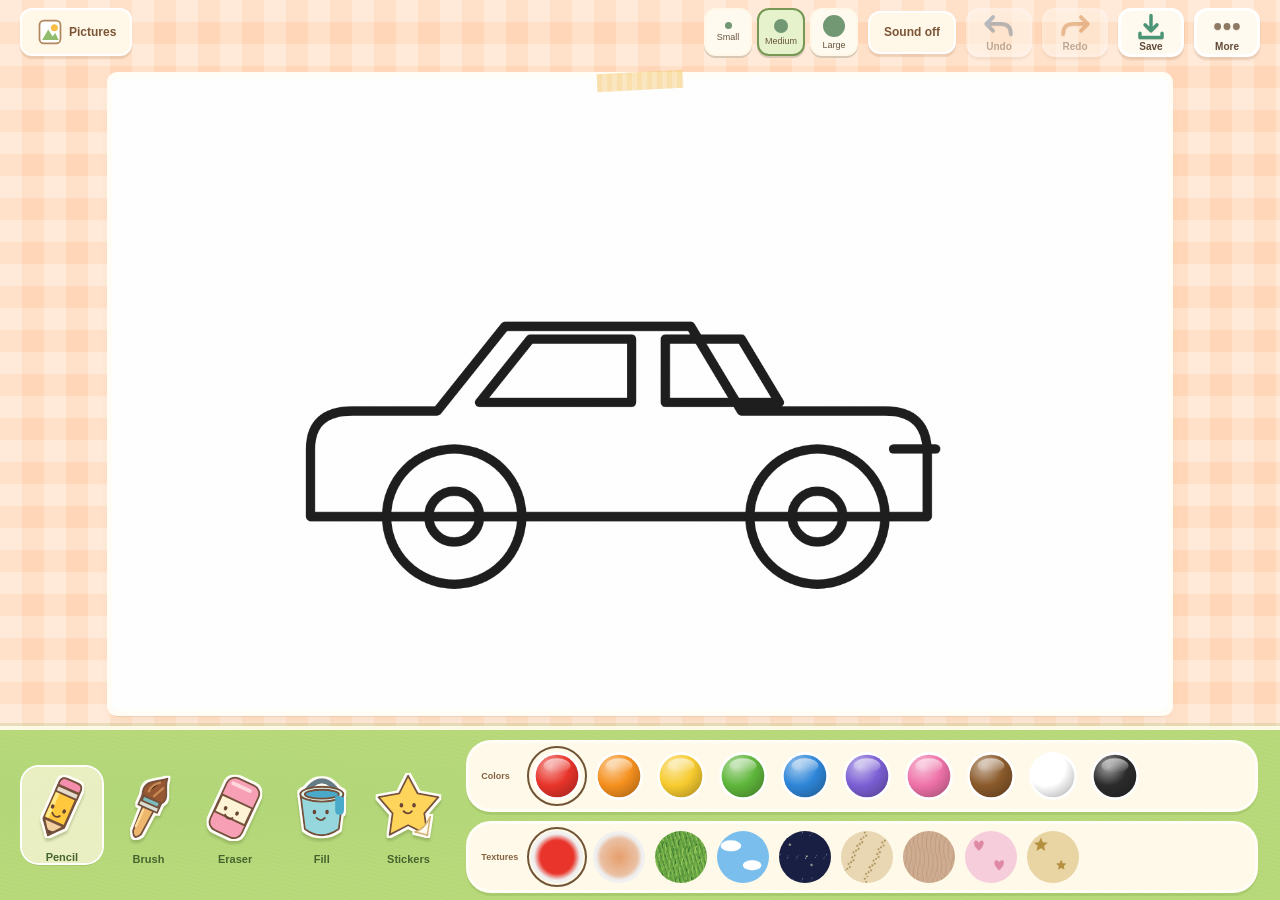
==== commit 2ad67d46: "Add inline sizes and 36 preschool stickers" ====
--- a/index.html
+++ b/index.html
@@ -103,7 +103,7 @@
 .row,#sheetBox{touch-action:pan-x pan-y}#sheetBox button{touch-action:manipulation}
 @media(prefers-reduced-motion:reduce){*{transition:none!important}}
 </style>
-<link rel="stylesheet" href="sticker-play.css?v=7">
+<link rel="stylesheet" href="sticker-play.css?v=8">
 </head>
 <body>
 <div id="app">
@@ -725,7 +725,7 @@
 
 // เอนจินวาดภาพ ทำงานบน canvas 2D ล้วน ไม่พึ่งไลบรารีภายนอก
 
-const W = 1600, H = matchMedia('(orientation:portrait)').matches ? Math.round(1600*Math.max(1,Math.min(1.7,(innerHeight-(innerWidth<=700?286:204)-28)/(innerWidth-32)))) : 960;
+const W = 1600, H = matchMedia('(orientation:portrait)').matches ? Math.round(1600*Math.max(1,Math.min(1.7,(innerHeight-(innerWidth<=700?314:232)-28)/(innerWidth-32)))) : 960;
 const TS = 128;                 // ขนาดช่องสำหรับเก็บประวัติ
 const SPRITE = 128;             // ความละเอียดหัวแปรง
 
@@ -1196,7 +1196,7 @@
 // ---------------------------------------------------------------- แถบพื้นผิว
 const rowTex = $('#rowTex');
 const PER = 6;
-function inkList() { return ['round','p-grass','p-night','crayon','p-watercolor','p-linen','p-sky','p-sand','p-woodgrain','p-hearts','p-stars','p-candy'].map(id=>INKS.find(i=>i.id===id)); }
+function inkList() { return ['round','crayon','p-grass','p-sky','p-night','p-sand','p-woodgrain','p-hearts','p-stars'].map(id=>INKS.find(i=>i.id===id)); }
 function inkPreview(ink) {
   const c = document.createElement('canvas');
   c.width = c.height = 72;
@@ -1566,7 +1566,7 @@
 document.addEventListener('keydown',e=>{if(e.key==='Escape')closeSheet()});
 
 // Sticker Play: preserve the original line art and add region-locked drawing.
-const STICKER_VERSION='sticker-play-v7.0';
+const STICKER_VERSION='sticker-play-v8.0';
 const TOOL_LABELS={pencil:'Pencil',brush:'Brush',eraser:'Eraser',bucket:'Fill',sticker:'Stickers'};
 let pendingSticker=null, hintTimer;
 function showHint(message){const e=$('#hint');e.textContent=message;e.classList.add('on');clearTimeout(hintTimer);hintTimer=setTimeout(()=>e.classList.remove('on'),2600)}
@@ -1708,10 +1708,9 @@
 importStickerInput.onchange=async()=>{const file=importStickerInput.files[0];importStickerInput.value='';if(!file)return;if(!['image/png','image/jpeg','image/webp'].includes(file.type)||file.size>20*1024*1024){showHint('Choose a PNG, JPG or WebP smaller than 20 MB.');return}const url=URL.createObjectURL(file);try{const original=new Image();original.src=url;await original.decode();if(!original.naturalWidth||original.naturalWidth*original.naturalHeight>40000000)throw new Error('Image too large');const c=document.createElement('canvas');c.width=c.height=512;const ctx=c.getContext('2d'),scale=512/Math.max(original.naturalWidth,original.naturalHeight),w=original.naturalWidth*scale,h=original.naturalHeight*scale;ctx.drawImage(original,(512-w)/2,(512-h)/2,w,h);const im=new Image();im.src=c.toDataURL('image/png');await im.decode();await saveImported('sticker',file.name,im.src);pendingSticker=im;state.tool=eng.tool='sticker';closeSheet();buildTools();say('Your sticker');showHint('Tap the paper to place your sticker!')}catch{showHint('Could not load this image. Please try a smaller PNG, JPG or WebP.')}finally{URL.revokeObjectURL(url)}};
 const toolSizes={pencil:1,brush:1,eraser:1},sizeValues={pencil:[30,64,112],brush:[30,64,120],eraser:[36,76,140]};
 const sizeNames=['Small','Medium','Large'];
-const sizeButton=document.createElement('button');sizeButton.id='btnSize';sizeButton.className='softbtn';
+const sizeButton=document.createElement('div');sizeButton.id='btnSize';sizeButton.setAttribute('role','group');
 $('#topbar').insertBefore(sizeButton,$('#btnSound'));
-function updateSize(){const sizes=sizeValues[state.tool];sizeButton.hidden=!sizes;if(!sizes)return;eng.size=sizes[toolSizes[state.tool]];sizeButton.innerHTML='<span class="size-dots" aria-hidden="true"><i></i><i></i><i></i></span><span>Size</span>';sizeButton.setAttribute('aria-label',TOOL_LABELS[state.tool]+' size: '+sizeNames[toolSizes[state.tool]]);}
-sizeButton.onclick=()=>{const tool=state.tool;if(!sizeValues[tool])return;sheet('<h2>'+TOOL_LABELS[tool]+' size</h2><div class="size-choices"></div>',()=>{sizeNames.forEach((name,i)=>{const b=document.createElement('button');b.className='size-choice';b.setAttribute('aria-pressed',toolSizes[tool]===i);b.innerHTML='<span style="width:'+[10,22,36][i]+'px;height:'+[10,22,36][i]+'px" aria-hidden="true"></span><strong>'+name+'</strong>';b.onclick=()=>{toolSizes[tool]=i;updateSize();say(name);closeSheet()};$('.size-choices').append(b)})})};
+function updateSize(){const sizes=sizeValues[state.tool];sizeButton.hidden=!sizes;if(!sizes)return;eng.size=sizes[toolSizes[state.tool]];sizeButton.replaceChildren();sizeButton.setAttribute('aria-label',TOOL_LABELS[state.tool]+' size');sizeNames.forEach((name,i)=>{const b=document.createElement('button');b.className='inline-size';b.setAttribute('aria-label',name+' size');b.setAttribute('aria-pressed',toolSizes[state.tool]===i);b.title=name;b.innerHTML='<i style="width:'+([7,14,22][i])+'px;height:'+([7,14,22][i])+'px" aria-hidden="true"></i><span>'+name+'</span>';b.onclick=()=>{toolSizes[state.tool]=i;updateSize();say(name)};sizeButton.append(b)})}
 const buildToolsBeforeSizes=buildTools;buildTools=function(){buildToolsBeforeSizes();updateSize()};
 
 // Prefer an available young male English voice. System voice quality varies by device.
@@ -1729,6 +1728,29 @@
 
 
 
+// Familiar, vector-based stickers with names shared by speech and accessibility.
+const extraStickers=[
+['Fish','<ellipse cx="44" cy="50" rx="30" ry="22" fill="#78c9e0"/><path d="m70 50 23-23v46Z" fill="#f7b657"/><circle cx="30" cy="44" r="4" fill="#40596a"/><path d="M43 57 55 41v22Z" fill="#54a5c2"/>'],
+['Apple','<path d="M50 30C15 9 5 49 24 77q15 22 26 10 15 12 29-11 21-39-7-50Q60 23 50 30Z" fill="#f16e6b"/><path d="M50 31V14" stroke="#8b6041" stroke-width="7"/><path d="M53 22Q58 3 78 10 71 27 53 22" fill="#86b775"/>'],
+['Banana','<path d="M18 25q9 59 60 28l10-19q8 54-36 54Q8 84 12 35Z" fill="#f9d15b"/><path d="M20 39q10 47 52 24" fill="none" stroke="#deaa38" stroke-width="4"/><path d="m14 28 2-10m70 18 4-9" stroke="#856347" stroke-width="7"/>'],
+['Ice cream','<path d="m27 48 23 45 23-45" fill="#e4b378"/><path d="m36 61 24 15m-18 1 23-15" stroke="#bc8758" stroke-width="3"/><path d="M20 48a17 17 0 0 1 8-28 23 23 0 0 1 44 0 17 17 0 0 1 8 28Z" fill="#f3a8c7"/><circle cx="50" cy="12" r="7" fill="#e66a65"/>'],
+['Balloon','<ellipse cx="50" cy="36" rx="28" ry="30" fill="#ef929e"/><path d="m50 66-6 9h12Z" fill="#e07783"/><path d="M50 75q-17 12 2 20" fill="none" stroke="#8e8178" stroke-width="3"/><path d="M33 23q-6 8-4 14" fill="none" stroke="#ffe8df" stroke-width="6" stroke-linecap="round"/>'],
+['Tree','<path d="M43 43h15v49H43Z" fill="#b38962"/><circle cx="32" cy="42" r="23" fill="#8cbd76"/><circle cx="67" cy="42" r="24" fill="#8cbd76"/><circle cx="49" cy="25" r="24" fill="#a4ce87"/><path d="m51 72-14-14m14 4 15-10" stroke="#896b4e" stroke-width="4"/>'],
+['Bee','<ellipse cx="39" cy="28" rx="16" ry="21" fill="#d0eafa"/><ellipse cx="63" cy="28" rx="16" ry="21" fill="#d0eafa"/><ellipse cx="50" cy="58" rx="34" ry="24" fill="#f8d269"/><path d="M42 35v46m18-46v46" stroke="#705f4a" stroke-width="9"/><circle cx="26" cy="51" r="4" fill="#705f4a"/>'],
+['Ladybug','<circle cx="50" cy="24" r="17" fill="#5b5964"/><ellipse cx="50" cy="58" rx="33" ry="33" fill="#ec797c"/><path d="M50 29v61" stroke="#705b62" stroke-width="4"/><g fill="#705b62"><circle cx="34" cy="46" r="7"/><circle cx="66" cy="46" r="7"/><circle cx="31" cy="67" r="6"/><circle cx="69" cy="67" r="6"/></g>'],
+['Frog','<ellipse cx="50" cy="62" rx="38" ry="28" fill="#8cc785"/><circle cx="30" cy="34" r="18" fill="#8cc785"/><circle cx="70" cy="34" r="18" fill="#8cc785"/><g fill="#fffbea"><circle cx="30" cy="33" r="11"/><circle cx="70" cy="33" r="11"/></g><g fill="#476745"><circle cx="30" cy="34" r="5"/><circle cx="70" cy="34" r="5"/></g><path d="M34 64q16 17 32 0" fill="none" stroke="#476745" stroke-width="4" stroke-linecap="round"/>'],
+['Dog','<path d="M26 23Q-2 23 13 70l21-18M74 23q28 0 13 47L66 52" fill="#a77d5c"/><rect x="23" y="19" width="54" height="67" rx="26" fill="#e5bf93"/><g fill="#69503e"><circle cx="38" cy="45" r="4"/><circle cx="62" cy="45" r="4"/><ellipse cx="50" cy="60" rx="9" ry="6"/></g><path d="M44 70q6 20 12 0" fill="#e8969b"/>'],
+['Rabbit','<ellipse cx="34" cy="28" rx="12" ry="25" fill="#eee5df"/><ellipse cx="66" cy="28" rx="12" ry="25" fill="#eee5df"/><path d="M34 13v23m32-23v23" stroke="#efbec7" stroke-width="8" stroke-linecap="round"/><circle cx="50" cy="63" r="31" fill="#eee5df"/><g fill="#796869"><circle cx="39" cy="60" r="4"/><circle cx="61" cy="60" r="4"/></g><path d="m44 71 6 6 6-6Z" fill="#e9a1b1"/>'],
+['Turtle','<g fill="#a6cf89"><circle cx="83" cy="49" r="14"/><ellipse cx="30" cy="76" rx="10" ry="14"/><ellipse cx="61" cy="76" rx="10" ry="14"/></g><ellipse cx="44" cy="53" rx="33" ry="28" fill="#78a96e"/><path d="m44 32 17 12v19L44 74 27 63V44Z" fill="#aad08a" stroke="#628e5b" stroke-width="3"/><circle cx="87" cy="45" r="3" fill="#496541"/>'],
+['Strawberry','<path d="M15 41q4-23 35-15 32-8 35 15Q79 78 50 94 21 78 15 41" fill="#ed7d88"/><path d="m50 31-26-9 18-5 8-13 9 13 18 5Z" fill="#8abb70"/><g fill="#ffe1a3"><ellipse cx="32" cy="45" rx="2" ry="4"/><ellipse cx="53" cy="49" rx="2" ry="4"/><ellipse cx="70" cy="43" rx="2" ry="4"/><ellipse cx="42" cy="68" rx="2" ry="4"/><ellipse cx="61" cy="66" rx="2" ry="4"/></g>'],
+['Watermelon','<path d="M7 30h86a43 52 0 0 1-86 0" fill="#89b975"/><path d="M14 31h72a36 42 0 0 1-72 0" fill="#f5dab0"/><path d="M20 32h60a30 34 0 0 1-60 0" fill="#ed8b8d"/><g fill="#77615a"><ellipse cx="34" cy="44" rx="2" ry="4"/><ellipse cx="50" cy="53" rx="2" ry="4"/><ellipse cx="67" cy="44" rx="2" ry="4"/></g>'],
+['Boat','<path d="m11 65 15 22h50l14-22Z" fill="#91bacd"/><path d="M50 10v54" stroke="#96745c" stroke-width="5"/><path d="M45 16 15 58h30Z" fill="#f2c775"/><path d="M55 25v33h30Z" fill="#ef9e99"/><path d="M8 93q10-7 21 0t21 0 21 0 21 0" fill="none" stroke="#8fcbdc" stroke-width="4"/>'],
+['Kite','<path d="m50 5 32 31-32 40-32-40Z" fill="#9fc8d6"/><path d="m50 5 0 71-32-40Z" fill="#f4b98f"/><path d="M50 76q-22 11 0 20" fill="none" stroke="#9a7e70" stroke-width="3"/><path d="m38 82-8-5v11Zm5 10 9-5v10Z" fill="#df929f"/>'],
+['Airplane','<path d="M42 11q8-13 16 0v25l34 21v12L58 57v22l12 9v8L50 88 30 96v-8l12-9V57L8 69V57l34-21Z" fill="#b4d7e7" stroke="#80aaba" stroke-width="3"/><path d="M44 17h12v13H44Z" fill="#eff8f8"/>'],
+['Gift','<rect x="16" y="35" width="68" height="55" rx="7" fill="#b5d5b1"/><rect x="10" y="29" width="80" height="20" rx="5" fill="#c7e4bd"/><path d="M50 31V90" stroke="#eeacb8" stroke-width="13"/><path d="M50 28C12 29 24-5 50 25 74-5 88 29 50 28Z" fill="none" stroke="#eeacb8" stroke-width="8"/>']
+];
+for(const [name,body] of extraStickers){STICKERS.push(sv(body));STICKER_NAMES.push(name)}
+
 // ---------------------------------------------------------------- เริ่มทำงาน
 async function boot() {
   await openDB();
--- a/sticker-play.css
+++ b/sticker-play.css
@@ -63,3 +63,12 @@
 @media(max-width:1100px){#app{grid-template-rows:60px minmax(0,1fr) 144px}#dock{grid-template-columns:minmax(280px,.85fr) minmax(330px,1.15fr)}#rowColor{height:68px;min-height:68px;gap:9px;padding:7px 11px}#rowColor .swatch{width:50px;height:50px;min-width:50px;min-height:50px;flex-basis:50px}#hint{bottom:156px}}
 @media(max-width:700px) and (orientation:portrait){#app{grid-template-rows:60px minmax(0,1fr) 226px}#dock{display:flex;gap:9px;padding:9px 10px 12px}.palette-stack{gap:8px}#rowColor{height:70px;min-height:70px;padding:7px 10px;gap:10px}#rowColor .swatch{width:52px;height:52px;min-width:52px;min-height:52px;flex-basis:52px}#rowTex{height:45px;min-height:45px}#rowTool{height:73px;min-height:73px}#hint{bottom:239px}#sg button{height:68px}#sg button svg{width:48px;height:48px}}
 @media(max-height:560px) and (orientation:landscape){#app{grid-template-rows:48px minmax(0,1fr) 113px}#dock{grid-template-columns:minmax(230px,.8fr) minmax(320px,1.2fr);padding:5px 12px;gap:10px}.palette-stack{gap:5px}#rowColor{height:59px;min-height:59px;padding:5px 10px;gap:9px}#rowColor .swatch{height:46px;width:46px;min-width:46px;min-height:46px;flex-basis:46px}#rowTex{height:33px;min-height:33px}#hint{bottom:124px}}
+
+/* Match texture targets to the paint palette at every viewport. */
+#app{grid-template-rows:64px minmax(0,1fr) 174px}#rowTex{height:72px;min-height:72px;padding:8px 12px;gap:10px;scroll-padding:12px}#rowTex .swatch{width:52px;height:52px;min-width:52px;min-height:52px;flex:0 0 52px}#hint{bottom:188px}
+@media(max-width:1100px){#app{grid-template-rows:60px minmax(0,1fr) 170px}#rowTex{height:68px;min-height:68px;gap:9px;padding:7px 11px}#rowTex .swatch{width:50px;height:50px;min-width:50px;min-height:50px;flex-basis:50px}#hint{bottom:182px}}
+@media(max-width:700px) and (orientation:portrait){#app{grid-template-rows:60px minmax(0,1fr) 253px}#rowTex{height:70px;min-height:70px;padding:7px 10px;gap:10px}#rowTex .swatch{width:52px;height:52px;min-width:52px;min-height:52px;flex-basis:52px}#hint{bottom:266px}}
+@media(max-height:560px) and (orientation:landscape){#app{grid-template-rows:48px minmax(0,1fr) 139px}#rowTex{height:59px;min-height:59px;padding:5px 10px;gap:9px}#rowTex .swatch{width:46px;height:46px;min-width:46px;min-height:46px;flex-basis:46px}#hint{bottom:150px}}
+
+#btnSize{display:flex;flex-direction:row;gap:5px;padding:0;min-width:0;min-height:44px}#btnSize[hidden]{display:none}.inline-size{width:48px;min-width:44px;height:48px;border:2px solid #fff8e9;background:#fffaf0;border-radius:12px;display:flex;flex-direction:column;align-items:center;justify-content:center;gap:3px;box-shadow:0 2px 0 #d7c8b5}.inline-size i{display:block;background:#719773;border-radius:50%}.inline-size span{font-size:9px;color:#68553c}.inline-size[aria-pressed=true]{background:#e5f2cc;border-color:#779855}
+@media(max-width:700px) and (orientation:portrait){#app{grid-template-rows:108px minmax(0,1fr) 253px}#topbar{height:108px;flex-wrap:wrap;align-content:center;row-gap:5px}#btnSize{order:10;width:100%;justify-content:center;height:44px}.inline-size{width:62px;height:44px}#btnSize[hidden]{display:flex;visibility:hidden;pointer-events:none}}
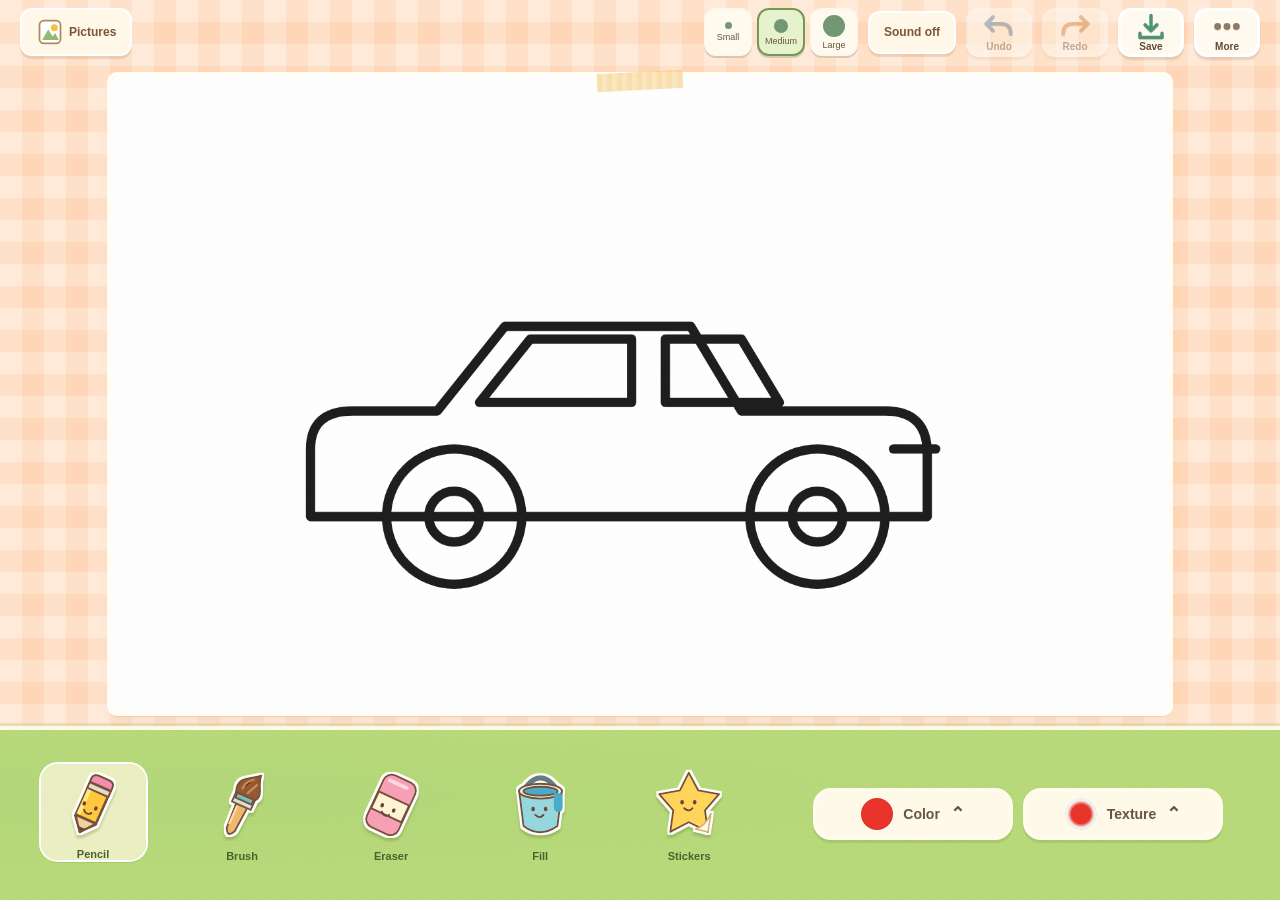
==== commit 1104f512: "Improve drawing speed and expand palette choices Cache outline masks, texture patterns and paper aud" ====
--- a/index.html
+++ b/index.html
@@ -103,7 +103,7 @@
 .row,#sheetBox{touch-action:pan-x pan-y}#sheetBox button{touch-action:manipulation}
 @media(prefers-reduced-motion:reduce){*{transition:none!important}}
 </style>
-<link rel="stylesheet" href="sticker-play.css?v=8">
+<link rel="stylesheet" href="sticker-play.css?v=9">
 </head>
 <body>
 <div id="app">
@@ -1214,7 +1214,7 @@
   return c;
 }
 function buildInks() {
- rowTex.innerHTML='';inkList().forEach((ink,idx)=>{const b=document.createElement('button');b.className='swatch'+(idx===state.ink?' on':'');b.dataset.label=INK_NAMES[ink.id]||ink.id.replace('p-','');b.title=b.dataset.label;b.setAttribute('aria-label',b.dataset.label);b.setAttribute('aria-pressed',idx===state.ink);b.append(inkPreview(ink));b.onclick=()=>{state.ink=idx;eng.ink=ink;if(!['pencil','brush','bucket'].includes(state.tool))state.tool=eng.tool='pencil';say('texture');buildInks();buildTools()};rowTex.append(b)});
+ rowTex.innerHTML='';inkList().forEach((ink,idx)=>{const b=document.createElement('button');b.className='swatch'+(idx===state.ink?' on':'');b.dataset.label=INK_NAMES[ink.id]||ink.id.replace('p-','');b.title=b.dataset.label;b.setAttribute('aria-label',b.dataset.label);b.setAttribute('aria-pressed',idx===state.ink);b.append(inkPreview(ink));b.onclick=()=>{state.ink=idx;eng.ink=ink;if(!['pencil','brush','bucket'].includes(state.tool))state.tool=eng.tool='pencil';say(INK_NAMES[ink.id]||ink.id.replace('p-',''));buildInks();buildTools()};rowTex.append(b)});
 }
 // ---------------------------------------------------------------- แถบเครื่องมือ
 const rowTool = $('#rowTool');
@@ -1566,7 +1566,7 @@
 document.addEventListener('keydown',e=>{if(e.key==='Escape')closeSheet()});
 
 // Sticker Play: preserve the original line art and add region-locked drawing.
-const STICKER_VERSION='sticker-play-v8.0';
+const STICKER_VERSION='sticker-play-v9.0';
 const TOOL_LABELS={pencil:'Pencil',brush:'Brush',eraser:'Eraser',bucket:'Fill',sticker:'Stickers'};
 let pendingSticker=null, hintTimer;
 function showHint(message){const e=$('#hint');e.textContent=message;e.classList.add('on');clearTimeout(hintTimer);hintTimer=setTimeout(()=>e.classList.remove('on'),2600)}
@@ -1595,16 +1595,15 @@
  }return seen;
 };
 // Each stroke is constrained to the connected region containing its first point.
+// Cache only printed outlines: painting, erasing and undo do not change them.
+for(const name of ['clearAll','loadLineArt','photoToLineArt']){const original=Engine.prototype[name];Engine.prototype[name]=function(...args){this._outlineWalls=null;this._regionCache=[];return original.apply(this,args)}}
 Engine.prototype.regionAt=function(x,y){
  const sx=Math.floor(x),sy=Math.floor(y);if(sx<0||sy<0||sx>=W||sy>=H)return false;
- const data=this.ctx.line.getImageData(0,0,W,H).data, walls=new Uint8Array(W*H);let count=0;
- for(let i=0;i<walls.length;i++){walls[i]=data[i*4+3]>32?1:0;count+=walls[i]}
- if(!count)return null;
- // A start on the printed outline is ambiguous: wait for a start inside a region.
- if(walls[sy*W+sx])return false;
- const region=Engine.flood(walls,sx,sy),image=new ImageData(W,H);
- for(let i=0;i<region.length;i++)image.data[i*4+3]=region[i]?255:0;
- const mask=mk();mask.getContext('2d').putImageData(image,0,0);return mask;
+ if(!this._outlineWalls){const data=this.ctx.line.getImageData(0,0,W,H).data,walls=new Uint8Array(W*H);let count=0;for(let i=0;i<walls.length;i++){walls[i]=data[i*4+3]>32?1:0;count+=walls[i]}this._outlineWalls=walls;this._hasOutlines=!!count;this._regionCache=[]}
+ if(!this._hasOutlines)return null;const index=sy*W+sx;if(this._outlineWalls[index])return false;
+ const cached=this._regionCache.find(r=>r.region[index]);if(cached)return cached.mask;
+ const region=Engine.flood(this._outlineWalls,sx,sy),image=new ImageData(W,H);for(let i=0;i<region.length;i++)image.data[i*4+3]=region[i]?255:0;
+ const mask=mk();mask.getContext('2d').putImageData(image,0,0);this._regionCache.unshift({region,mask});if(this._regionCache.length>2)this._regionCache.pop();return mask;
 };
 const originalStart=Engine.prototype.strokeStart;
 Engine.prototype.strokeStart=function(x,y,pressure){
@@ -1616,12 +1615,12 @@
 };
 const originalStamp=Engine.prototype.stamp;
 Engine.prototype.stamp=function(x,y,size,layers,eraser){
- if(eraser)return originalStamp.call(this,x,y,size,layers,true);
+ if(eraser||(!this._smartMask&&this.ink.kind!=='pattern'))return originalStamp.call(this,x,y,size,layers,eraser);
  const margin=Math.ceil(size*.75+3),left=Math.floor(x-margin),top=Math.floor(y-margin),side=margin*2+2;
  this._dab ||= document.createElement('canvas');if(this._dab.width!==side){this._dab.width=this._dab.height=side}
  const d=this._dab.getContext('2d');d.clearRect(0,0,side,side);d.save();d.translate(-left,-top);
  if(this.ink.kind==='pattern'){
-  d.fillStyle=d.createPattern(this.tile(this.ink.pattern,this.color),'repeat');d.fillRect(left,top,side,side);
+  const tile=this.tile(this.ink.pattern,this.color);if(this._patternTile!==tile){this._patternTile=tile;this._dabPattern=d.createPattern(tile,'repeat')}d.fillStyle=this._dabPattern;d.fillRect(left,top,side,side);
   d.globalCompositeOperation='destination-in';d.drawImage(this.mask('round'),x-size/2,y-size/2,size,size);
  }else{
   const sprite=this.sprite(this.inkColor(this._n));
@@ -1629,7 +1628,7 @@
   else d.drawImage(sprite,x-size/2,y-size/2,size,size);
  }
  d.restore();
- if(this._smartMask){d.save();d.globalCompositeOperation='destination-in';d.drawImage(this._smartMask,-left,-top);d.restore()}
+ if(this._smartMask){d.save();d.globalCompositeOperation='destination-in';d.drawImage(this._smartMask,left,top,side,side,0,0,side,side);d.restore()}
  this.history.touch('paint',left,top,left+side,top+side);
  const c=this.ctx.paint;c.save();c.globalAlpha=this.ink.alpha||1;c.drawImage(this._dab,left,top);c.restore();
  this._n++;this._dirty=true;
@@ -1717,9 +1716,9 @@
 say=function(key){if(!soundEnabled||!('speechSynthesis' in window))return;speechSynthesis.cancel();const u=new SpeechSynthesisUtterance(PHRASES[key]||key+'!');const voices=speechSynthesis.getVoices().filter(v=>/^en([-_]|$)/i.test(v.lang));const young=voices.find(v=>/boy|child|junior/i.test(v.name));u.voice=young||voices.find(v=>/Guy|Christopher|Eric|David|Mark|Daniel|Alex|James/i.test(v.name))||voices[0]||null;u.lang=u.voice?.lang||'en-US';u.pitch=young?1:1.55;u.rate=.94;u.volume=.8;speechSynthesis.speak(u)};
 
 // Filtered paper-friction noise follows movement; stationary pointers are silent.
-let friction=null,frictionPoint=null;
+let friction=null,frictionPoint=null,paperNoise=null;
 function stopFriction(){frictionPoint=null;if(!friction)return;const f=friction;friction=null;const now=f.ctx.currentTime;f.gain.gain.cancelScheduledValues(now);f.gain.gain.setTargetAtTime(0,now,.015);try{f.source.stop(now+.08)}catch{}f.source.onended=()=>{f.source.disconnect();f.filter.disconnect();f.gain.disconnect()};}
-function startFriction(e){stopFriction();if(!soundEnabled||!drawing||e.pointerId!==activeId||!sizeValues[state.tool])return;try{audioContext ||= new (window.AudioContext||window.webkitAudioContext)();const ctx=audioContext;ctx.resume().catch(()=>{});const buffer=ctx.createBuffer(1,ctx.sampleRate*2,ctx.sampleRate),data=buffer.getChannelData(0);let brown=0;for(let i=0;i<data.length;i++){const white=Math.random()*2-1;brown=(brown+.025*white)/1.025;data[i]=(.7*white+2*brown)*(.65+.35*Math.sin(i*.081)*Math.sin(i*.017))}const source=ctx.createBufferSource(),filter=ctx.createBiquadFilter(),gain=ctx.createGain();source.buffer=buffer;source.loop=true;filter.type='bandpass';filter.frequency.value=state.tool==='pencil'?2400:state.tool==='brush'?700:1100;filter.Q.value=state.tool==='pencil'?.65:.4;gain.gain.value=0;source.connect(filter);filter.connect(gain);gain.connect(ctx.destination);source.start();friction={ctx,source,filter,gain,tool:state.tool};frictionPoint={x:e.clientX,y:e.clientY,t:e.timeStamp}}catch{stopFriction()}}
+function startFriction(e){stopFriction();if(!soundEnabled||!drawing||e.pointerId!==activeId||!sizeValues[state.tool])return;try{audioContext ||= new (window.AudioContext||window.webkitAudioContext)();const ctx=audioContext;ctx.resume().catch(()=>{});let buffer=paperNoise;if(!buffer){buffer=ctx.createBuffer(1,ctx.sampleRate*2,ctx.sampleRate);const data=buffer.getChannelData(0);let brown=0;for(let i=0;i<data.length;i++){const white=Math.random()*2-1;brown=(brown+.025*white)/1.025;data[i]=(.7*white+2*brown)*(.65+.35*Math.sin(i*.081)*Math.sin(i*.017))}paperNoise=buffer}const source=ctx.createBufferSource(),filter=ctx.createBiquadFilter(),gain=ctx.createGain();source.buffer=buffer;source.loop=true;filter.type='bandpass';filter.frequency.value=state.tool==='pencil'?2400:state.tool==='brush'?700:1100;filter.Q.value=state.tool==='pencil'?.65:.4;gain.gain.value=0;source.connect(filter);filter.connect(gain);gain.connect(ctx.destination);source.start();friction={ctx,source,filter,gain,tool:state.tool};frictionPoint={x:e.clientX,y:e.clientY,t:e.timeStamp}}catch{stopFriction()}}
 input.addEventListener('pointerdown',startFriction);
 input.addEventListener('pointermove',e=>{if(!friction||!frictionPoint||!drawing||e.pointerId!==activeId)return;const p=frictionPoint,dist=Math.hypot(e.clientX-p.x,e.clientY-p.y),speed=dist/Math.max(8,e.timeStamp-p.t);frictionPoint={x:e.clientX,y:e.clientY,t:e.timeStamp};if(dist<.3)return;const {ctx,gain,source,tool}=friction,now=ctx.currentTime;const level=Math.min(.12,.018+speed*.055)*(tool==='brush'?.65:1);gain.gain.cancelScheduledValues(now);gain.gain.setTargetAtTime(level,now,.008);gain.gain.setTargetAtTime(0,now+.035,.035);source.playbackRate.setTargetAtTime(Math.min(1.4,.8+speed*.2),now,.03)});
 for(const event of ['pointerup','pointercancel','lostpointercapture'])input.addEventListener(event,e=>{if(!drawing||e.pointerId===activeId)stopFriction()});
@@ -1751,6 +1750,16 @@
 ];
 for(const [name,body] of extraStickers){STICKERS.push(sv(body));STICKER_NAMES.push(name)}
 
+const paletteControls=document.createElement('div');paletteControls.id='paletteControls';
+paletteControls.innerHTML='<button id="chooseColor" aria-expanded="false" aria-controls="rowColor"><i></i><span>Color</span><b>⌃</b></button><button id="chooseTexture" aria-expanded="false" aria-controls="rowTex"><i></i><span>Texture</span><b>⌃</b></button>';
+$('.palette-stack').prepend(paletteControls);
+function closePalettes(){for(const [id,row] of [['chooseColor','rowColor'],['chooseTexture','rowTex']]){$('#'+id).setAttribute('aria-expanded','false');$('#'+row).classList.remove('expanded')}}
+for(const [id,row] of [['chooseColor','rowColor'],['chooseTexture','rowTex']]){$('#'+id).onclick=()=>{const opening=!$('#'+row).classList.contains('expanded');closePalettes();if(opening){$('#'+row).classList.add('expanded');$('#'+id).setAttribute('aria-expanded','true')}};$('#'+row).addEventListener('click',e=>{if(e.target.closest('.swatch')){closePalettes();updateCollapsedPalettes()}})}
+function updateCollapsedPalettes(){$('#chooseColor i').style.background=state.color;const ink=inkList()[state.ink]||INKS[0],name=INK_NAMES[ink.id]||'Smooth';$('#chooseTexture i').replaceChildren(inkPreview(ink));$('#chooseTexture').setAttribute('aria-label','Texture: '+name);const index=COLORS.indexOf(state.color);$('#chooseColor').setAttribute('aria-label','Color: '+(COLOR_NAMES[index]||'Custom'))}
+const previousBuildColors=buildColors;buildColors=function(){previousBuildColors();updateCollapsedPalettes()};
+const previousBuildInks=buildInks;buildInks=function(){previousBuildInks();updateCollapsedPalettes()};
+document.addEventListener('pointerdown',e=>{if(!e.target.closest('.palette-stack'))closePalettes()});document.addEventListener('keydown',e=>{if(e.key==='Escape')closePalettes()});
+
 // ---------------------------------------------------------------- เริ่มทำงาน
 async function boot() {
   await openDB();
--- a/sticker-play.css
+++ b/sticker-play.css
@@ -72,3 +72,19 @@
 
 #btnSize{display:flex;flex-direction:row;gap:5px;padding:0;min-width:0;min-height:44px}#btnSize[hidden]{display:none}.inline-size{width:48px;min-width:44px;height:48px;border:2px solid #fff8e9;background:#fffaf0;border-radius:12px;display:flex;flex-direction:column;align-items:center;justify-content:center;gap:3px;box-shadow:0 2px 0 #d7c8b5}.inline-size i{display:block;background:#719773;border-radius:50%}.inline-size span{font-size:9px;color:#68553c}.inline-size[aria-pressed=true]{background:#e5f2cc;border-color:#779855}
 @media(max-width:700px) and (orientation:portrait){#app{grid-template-rows:108px minmax(0,1fr) 253px}#topbar{height:108px;flex-wrap:wrap;align-content:center;row-gap:5px}#btnSize{order:10;width:100%;justify-content:center;height:44px}.inline-size{width:62px;height:44px}#btnSize[hidden]{display:flex;visibility:hidden;pointer-events:none}}
+
+/* Reveal large choices only when needed. */
+#app{grid-template-rows:64px minmax(0,1fr) 108px}#dock{position:relative;overflow:visible;grid-template-columns:minmax(280px,1fr) minmax(270px,.65fr)}.palette-stack{position:static;justify-content:center}#paletteControls{display:flex;gap:10px;width:100%;align-items:center;justify-content:center}#paletteControls button{flex:1;max-width:200px;min-height:52px;display:flex;align-items:center;justify-content:center;gap:10px;border:3px solid #fffbed;border-radius:18px;background:#fff9ea;color:#66553f;font-size:14px;font-weight:bold;box-shadow:0 3px 0 #77934940}#paletteControls button[aria-expanded=true]{border-color:#638549;background:#f0f7df}#paletteControls i{width:32px;height:32px;flex:0 0 32px;border-radius:50%;overflow:hidden;border:1px solid #0001}#paletteControls canvas{width:100%;height:100%;display:block}#paletteControls b{font-size:18px}#paletteControls [aria-expanded=true] b{transform:rotate(180deg)}
+#rowColor,#rowTex,#rowTex.open{display:none;position:absolute;bottom:calc(100% + 8px);top:auto;left:12px;right:12px;width:auto;z-index:20;box-shadow:0 4px 20px #66513035;height:76px;min-height:76px;padding:10px 12px;gap:10px;background:#fff9e9}#rowColor.expanded,#rowTex.expanded{display:flex}#rowColor .swatch,#rowTex .swatch{width:52px;height:52px;min-width:52px;min-height:52px;flex-basis:52px}#hint{bottom:122px}
+@media(max-width:1100px){#app{grid-template-rows:60px minmax(0,1fr) 108px}#dock{grid-template-columns:minmax(270px,1fr) minmax(240px,.7fr);gap:12px}#paletteControls{gap:6px}#paletteControls button{gap:6px}}
+@media(max-width:700px) and (orientation:portrait){#app{grid-template-rows:108px minmax(0,1fr) 151px}#dock{display:flex;gap:8px;padding:8px 10px 12px}.palette-stack{height:48px;min-height:48px}#paletteControls button{min-height:48px;max-width:none}#rowTool{height:73px;min-height:73px}#rowColor,#rowTex{left:10px;right:10px}#hint{bottom:165px}}
+@media(max-height:560px) and (orientation:landscape){#app{grid-template-rows:48px minmax(0,1fr) 84px}#dock{grid-template-columns:minmax(230px,1fr) minmax(240px,.7fr);padding:5px 12px}#paletteControls button{min-height:48px;font-size:12px}#hint{bottom:95px}}
+/* Expanded palettes prioritize a roomy selection area over extra drawing space. */
+#app{grid-template-rows:64px minmax(0,1fr) 174px}#dock{grid-template-columns:minmax(280px,1fr) minmax(270px,.65fr)}
+#rowColor,#rowTex,#rowTex.open{bottom:calc(100% + 8px);left:auto;right:16px;width:min(620px,calc(100vw - 32px));height:auto;min-height:0;max-height:60dvh;overflow-x:hidden;overflow-y:auto;touch-action:pan-y;flex-wrap:wrap;justify-content:flex-start;align-content:start;padding:18px;gap:16px;border-radius:24px}
+#rowColor:before,#rowTex:before{width:100%;min-width:100%;font-size:14px;margin-bottom:4px}
+#rowColor .swatch,#rowTex .swatch{width:68px;height:68px;min-width:68px;min-height:68px;flex-basis:68px}
+#hint{bottom:188px}
+@media(max-width:1100px){#app{grid-template-rows:60px minmax(0,1fr) 170px}}
+@media(max-width:700px) and (orientation:portrait){#app{grid-template-rows:108px minmax(0,1fr) 253px}#dock{justify-content:center}#rowColor,#rowTex{width:calc(100vw - 24px);left:12px;right:12px;padding:16px;gap:14px}#rowColor .swatch,#rowTex .swatch{width:62px;height:62px;min-width:62px;min-height:62px;flex-basis:62px}#hint{bottom:266px}}
+@media(max-height:560px) and (orientation:landscape){#app{grid-template-rows:48px minmax(0,1fr) 139px}#rowColor,#rowTex{max-height:54dvh;padding:12px;gap:12px}#rowColor .swatch,#rowTex .swatch{width:54px;height:54px;min-width:54px;min-height:54px;flex-basis:54px}#hint{bottom:150px}}
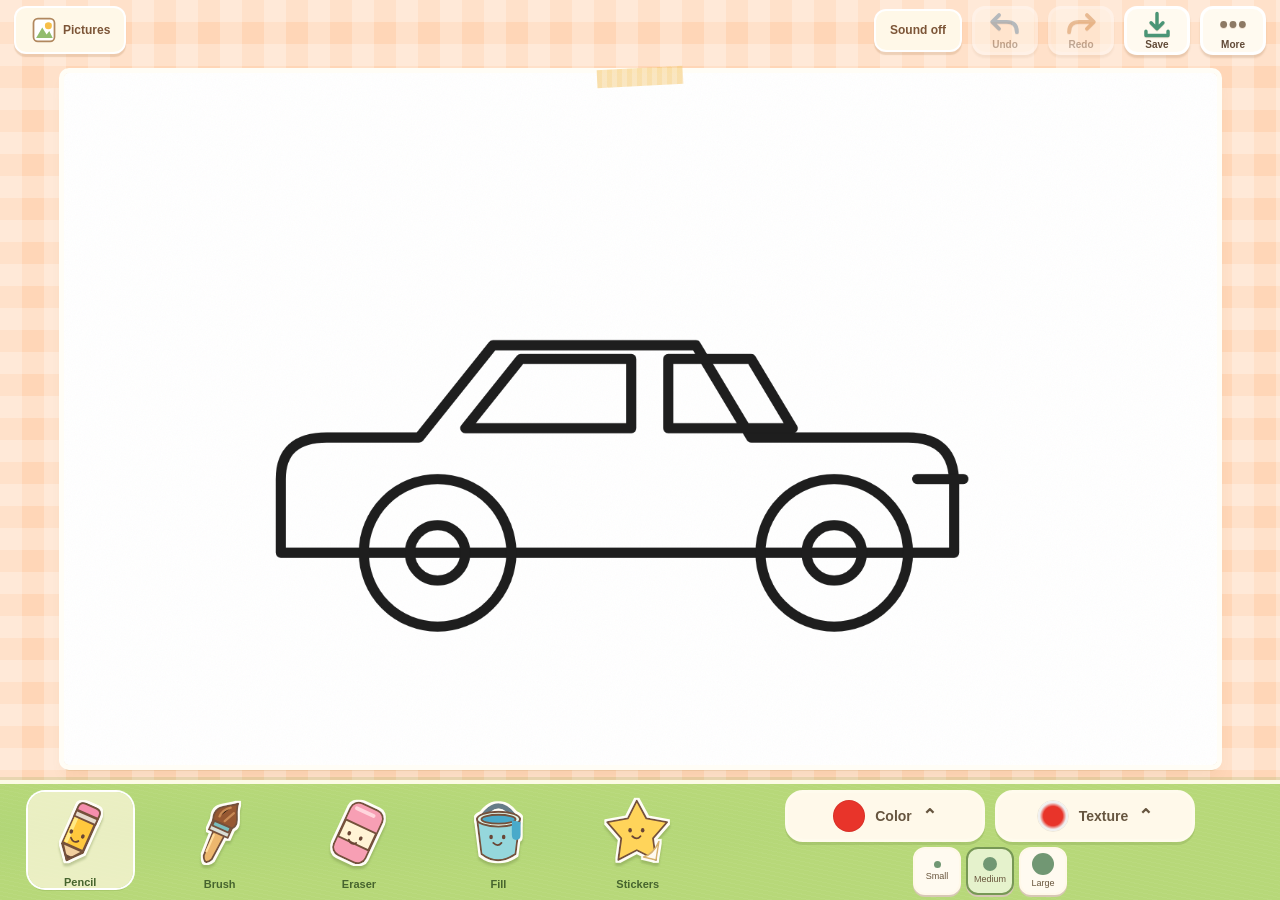
==== commit 9d51a771: "Fix portrait imports, new pictures, compact dock and ten undo steps" ====
--- a/index.html
+++ b/index.html
@@ -103,7 +103,7 @@
 .row,#sheetBox{touch-action:pan-x pan-y}#sheetBox button{touch-action:manipulation}
 @media(prefers-reduced-motion:reduce){*{transition:none!important}}
 </style>
-<link rel="stylesheet" href="sticker-play.css?v=9">
+<link rel="stylesheet" href="sticker-play.css?v=12">
 </head>
 <body>
 <div id="app">
@@ -725,17 +725,18 @@
 
 // เอนจินวาดภาพ ทำงานบน canvas 2D ล้วน ไม่พึ่งไลบรารีภายนอก
 
-const W = 1600, H = matchMedia('(orientation:portrait)').matches ? Math.round(1600*Math.max(1,Math.min(1.7,(innerHeight-(innerWidth<=700?314:232)-28)/(innerWidth-32)))) : 960;
+let W = matchMedia("(orientation:portrait)").matches ? 1200 : 1600, H = matchMedia("(orientation:portrait)").matches ? 1600 : 960;
 const TS = 128;                 // ขนาดช่องสำหรับเก็บประวัติ
 const SPRITE = 128;             // ความละเอียดหัวแปรง
 
 const mk = () => { const c = document.createElement('canvas'); c.width = W; c.height = H; return c; };
 
 // ---------------------------------------------------------------- ประวัติ
+function captureTile(ctx,x,y,w,h){const c=document.createElement('canvas');c.width=w;c.height=h;c.getContext('2d').drawImage(ctx.canvas,x,y,w,h,0,0,w,h);return c}
 class History {
   constructor(eng) {
     this.e = eng; this.past = []; this.future = [];
-    this.max = 20; this.budget = 56e6; this.bytes = 0; this.cur = null;
+    this.max = 10; this.budget = 56e6; this.bytes = 0; this.cur = null;
   }
   begin() { this.cur = new Map(); }
   touch(layer, x0, y0, x1, y1) {
@@ -747,27 +748,26 @@
       const k = layer + ':' + tx + ':' + ty;
       if (this.cur.has(k)) continue;
       const w = Math.min(TS, W - tx * TS), h = Math.min(TS, H - ty * TS);
-      this.cur.set(k, { layer, tx, ty, w, h, before: ctx.getImageData(tx * TS, ty * TS, w, h) });
+      this.cur.set(k, { layer, tx, ty, w, h, before: captureTile(ctx,tx * TS,ty * TS,w,h) });
     }
   }
   commit() {
     if (!this.cur || !this.cur.size) { this.cur = null; return; }
     const items = [];
     for (const it of this.cur.values()) {
-      it.after = this.e.ctx[it.layer].getImageData(it.tx * TS, it.ty * TS, it.w, it.h);
+      // Each tile holds the opposite state; swap it only when undoing or redoing.
       items.push(it);
-      this.bytes += it.w * it.h * 8;
-    }
-    this.past.push(items); this.future.length = 0; this.cur = null;
-    while (this.past.length > this.max || this.bytes > this.budget) this.drop();
+      this.bytes += it.w * it.h * 4;
+    }
+    this.past.push(items);for(const future of this.future)for(const it of future)this.bytes-=it.w*it.h*4;this.future.length = 0;this.cur = null;
+    while (this.past.length > this.max) this.drop();
   }
   drop() {
     const old = this.past.shift(); if (!old) return;
-    for (const it of old) this.bytes -= it.w * it.h * 8;
+    for (const it of old) this.bytes -= it.w * it.h * 4;
   }
   apply(items, which) {
-    for (const it of items)
-      this.e.ctx[it.layer].putImageData(it[which], it.tx * TS, it.ty * TS);
+    for(const it of items){const ctx=this.e.ctx[it.layer],x=it.tx*TS,y=it.ty*TS;const opposite=captureTile(ctx,x,y,it.w,it.h);ctx.clearRect(x,y,it.w,it.h);ctx.drawImage(it.before,x,y);it.before=opposite}
   }
   undo() {
     const it = this.past.pop(); if (!it) return false;
@@ -789,7 +789,7 @@
     this.ctx = {};
     for (const k in canvases) {
       canvases[k].width = W; canvases[k].height = H;
-      this.ctx[k] = canvases[k].getContext('2d', { willReadFrequently: true });
+      this.ctx[k] = canvases[k].getContext('2d', { willReadFrequently: k === 'line' });
     }
     this.ctx.bg.fillStyle = '#fff'; this.ctx.bg.fillRect(0, 0, W, H);
     this.history = new History(this);
@@ -1040,10 +1040,12 @@
     this._dirty = true;
   }
   drawPhoto(img) {
+    newDocument(img.naturalWidth||img.width,img.naturalHeight||img.height);
     const c = this.ctx.bg;
     c.fillStyle = '#fff'; c.fillRect(0, 0, W, H);
-    const s = Math.max(W / img.width, H / img.height);
-    const w = img.width * s, h = img.height * s;
+    const iw=img.naturalWidth||img.width,ih=img.naturalHeight||img.height;
+    const s = Math.min(W / iw, H / ih);
+    const w = iw * s, h = ih * s;
     c.drawImage(img, (W - w) / 2, (H - h) / 2, w, h);
     this._dirty = true; this.onChange();
   }
@@ -1164,6 +1166,13 @@
 let selected = null;
 const state = { tool: 'pencil', color: COLORS[0], ink: 0, page: 0, kid: true };
 
+function newDocument(width,height){
+  if(!width||!height){const portrait=matchMedia('(orientation:portrait)').matches;width=portrait?1200:1600;height=portrait?1600:960;}
+  const scale=Math.min(1,1600/Math.max(width,height));W=Math.max(1,Math.round(width*scale));H=Math.max(1,Math.round(height*scale));
+  stickers.splice(0).forEach(s=>s.el.remove());deselect();pendingSticker=null;
+  for(const c of Object.values(eng.cv)){c.width=W;c.height=H;}
+  eng._wall=null;eng._wallD=null;eng._band=null;eng._smartMask=null;eng.clearAll();layout();
+}
 // ---------------------------------------------------------------- ขนาดผืนผ้าใบ
 function layout() {
   const pad = 14;
@@ -1196,7 +1205,7 @@
 // ---------------------------------------------------------------- แถบพื้นผิว
 const rowTex = $('#rowTex');
 const PER = 6;
-function inkList() { return ['round','crayon','p-grass','p-sky','p-night','p-sand','p-woodgrain','p-hearts','p-stars'].map(id=>INKS.find(i=>i.id===id)); }
+function inkList() { return ['round',...SELECTED_TEXTURES.map(t=>'p-'+t.id)].map(id=>INKS.find(i=>i.id===id)); }
 function inkPreview(ink) {
   const c = document.createElement('canvas');
   c.width = c.height = 72;
@@ -1258,9 +1267,9 @@
 eng.onChange = refresh;
 
 // ---------------------------------------------------------------- การวาด
-let drawing = false, activeId = null, lastPen = 0;
+let drawing = false, activeId = null, lastPen = 0, strokeRect = null;
 function pt(e) {
-  const r = card.getBoundingClientRect();
+  const r = strokeRect || card.getBoundingClientRect();
   return { x: (e.clientX - r.left) * W / r.width, y: (e.clientY - r.top) * H / r.height };
 }
 function allowed(e) {
@@ -1271,6 +1280,7 @@
 input.addEventListener('pointerdown', (e) => {
   if (!allowed(e)) return;
   if (selected) deselect();
+  strokeRect=card.getBoundingClientRect();
   const p = pt(e);
   if(state.tool==='sticker'){stampSticker(p.x,p.y);return;}
 
@@ -1291,7 +1301,7 @@
 
 input.addEventListener('pointermove', (e) => {
   if (!drawing || e.pointerId !== activeId) return;
-  const evs = e.getCoalescedEvents ? e.getCoalescedEvents() : [e];
+  const samples=e.getCoalescedEvents?.();const evs=samples?.length?samples:[e];
   for (const ev of evs) {
     const p = pt(ev);
     eng.strokeMove(p.x, p.y, ev.pressure || 1, false);
@@ -1300,7 +1310,7 @@
 
 const endStroke = (e) => {
   if (!drawing || (e && e.pointerId !== activeId)) return;
-  drawing = false; activeId = null; eng.strokeEnd();
+  drawing = false; activeId = null; strokeRect=null;eng.strokeEnd();
 };
 input.addEventListener('pointerup', endStroke);
 input.addEventListener('pointercancel', endStroke);
@@ -1421,7 +1431,7 @@
     $('#mFree').onclick = () => {
       closeSheet();
       stickers.splice(0).forEach(s => s.el.remove()); deselect();
-      eng.clearAll();
+      newDocument();
       state.tool = 'brush'; eng.tool = 'brush'; buildTools();
     };
     $('#mPhoto').onclick = () => { closeSheet(); $('#filePick').click(); };
@@ -1451,7 +1461,7 @@
     blank.onclick = () => {
       closeSheet();
       stickers.splice(0).forEach(s => s.el.remove()); deselect();
-      eng.clearAll();
+      newDocument();
       state.tool = 'brush'; eng.tool = 'brush'; buildTools();
     };
     g.appendChild(blank);
@@ -1461,7 +1471,7 @@
       b.onclick = () => {
         closeSheet();
         stickers.splice(0).forEach(s => s.el.remove()); deselect();
-        eng.loadLineArt(a.id);
+        newDocument();eng.loadLineArt(a.id);
       };
       g.appendChild(b);
     });
@@ -1566,7 +1576,7 @@
 document.addEventListener('keydown',e=>{if(e.key==='Escape')closeSheet()});
 
 // Sticker Play: preserve the original line art and add region-locked drawing.
-const STICKER_VERSION='sticker-play-v9.0';
+const STICKER_VERSION='sticker-play-v12.0';
 const TOOL_LABELS={pencil:'Pencil',brush:'Brush',eraser:'Eraser',bucket:'Fill',sticker:'Stickers'};
 let pendingSticker=null, hintTimer;
 function showHint(message){const e=$('#hint');e.textContent=message;e.classList.add('on');clearTimeout(hintTimer);hintTimer=setTimeout(()=>e.classList.remove('on'),2600)}
@@ -1699,16 +1709,18 @@
 const STICKER_NAMES=['Star','Heart','Flower','Cloud','Sun','Rainbow','Car','Robot','Rocket','Bear','Butterfly','Cat','Moon','Dinosaur','Mushroom','Purple butterfly','House','Cupcake'];
 const importLibrary=new Promise(resolve=>{try{const r=indexedDB.open('little-art-imports',1);r.onupgradeneeded=()=>r.result.createObjectStore('assets',{keyPath:'id'});r.onsuccess=()=>resolve(r.result);r.onerror=()=>resolve(null);r.onblocked=()=>resolve(null)}catch{resolve(null)}});
 async function saveImported(kind,name,src){const db=await importLibrary;if(!db)throw new Error('Storage unavailable');await new Promise((resolve,reject)=>{const tx=db.transaction('assets','readwrite');tx.objectStore('assets').put({id:crypto.randomUUID(),kind,name,src});tx.oncomplete=resolve;tx.onerror=()=>reject(tx.error);tx.onabort=()=>reject(tx.error)})}
-async function appendSavedImports(kind,grid){try{const db=await importLibrary;if(!db)return;const assets=await new Promise((resolve,reject)=>{const r=db.transaction('assets').objectStore('assets').getAll();r.onsuccess=()=>resolve(r.result.filter(x=>x.kind===kind));r.onerror=()=>reject(r.error)});if(!grid.isConnected)return;for(const asset of assets){const b=document.createElement('button'),img=new Image();img.src=asset.src;img.alt='';b.className='saved-import';b.setAttribute('aria-label','Saved '+kind+': '+asset.name);b.title=asset.name;b.append(img);b.onclick=async()=>{try{await img.decode();if(kind==='sticker'){pendingSticker=img;state.tool=eng.tool='sticker';buildTools();say('Your sticker');showHint('Tap the paper to place your sticker!')}else{eng.drawPhoto(img)}closeSheet()}catch{showHint('Could not open this saved image.')}};grid.append(b)}}catch{showHint('Saved imports are unavailable in this browser.')}}
+function addRestoreLibrary(grid){const b=document.createElement('button');b.className='mbtn';b.textContent='Restore removed imports';b.onclick=async()=>{const db=await importLibrary;if(!db)return;const tx=db.transaction('assets','readwrite'),s=tx.objectStore('assets'),r=s.openCursor();r.onsuccess=()=>{const c=r.result;if(c){if(c.value.deleted)c.update({...c.value,deleted:false});c.continue()}};tx.oncomplete=()=>{closeSheet();showHint('Removed imports restored. Open the library to see them.')}};grid.after(b)}
+async function setImportDeleted(asset,deleted){const db=await importLibrary;await new Promise((resolve,reject)=>{const tx=db.transaction('assets','readwrite');tx.objectStore('assets').put({...asset,deleted});tx.oncomplete=resolve;tx.onerror=()=>reject(tx.error)})}
+async function appendSavedImports(kind,grid){try{const db=await importLibrary;if(!db)return;const assets=await new Promise((resolve,reject)=>{const r=db.transaction('assets').objectStore('assets').getAll();r.onsuccess=()=>resolve(r.result.filter(x=>x.kind===kind&&!x.deleted));r.onerror=()=>reject(r.error)});if(!grid.isConnected)return;for(const asset of assets){const b=document.createElement('button'),img=new Image();img.src=asset.src;img.alt='';b.className='saved-import';b.setAttribute('aria-label','Saved '+kind+': '+asset.name);b.title=asset.name;b.append(img);b.onclick=async()=>{try{await img.decode();if(kind==='sticker'){pendingSticker=img;state.tool=eng.tool='sticker';buildTools();say('Your sticker');showHint('Tap the paper to place your sticker!')}else{eng.drawPhoto(img)}closeSheet()}catch{showHint('Could not open this saved image.')}};const wrap=document.createElement('div');wrap.className='import-item';const remove=document.createElement('button');remove.className='remove-import';remove.textContent='×';remove.setAttribute('aria-label','Remove '+asset.name);remove.title='Remove from library';remove.onclick=async()=>{try{await setImportDeleted(asset,true);wrap.remove();const restore=document.createElement('button');restore.className='mbtn restore-import';restore.textContent='Restore '+asset.name;restore.onclick=async()=>{await setImportDeleted(asset,false);restore.replaceWith(wrap)};grid.after(restore)}catch{showHint('Could not remove this image.')}};wrap.append(b,remove);grid.append(wrap)}}catch{showHint('Saved imports are unavailable in this browser.')}}
 async function importPicture(e){const file=e.target.files?.[0];e.target.value='';if(!file)return;if(!/^image\/(png|jpeg|webp)$/.test(file.type)||file.size>20*1024*1024){showHint('Choose a PNG, JPG or WebP smaller than 20 MB.');return}const url=URL.createObjectURL(file);try{const im=new Image();im.src=url;await im.decode();if(im.naturalWidth*im.naturalHeight>40000000)throw new Error('Too large');const c=document.createElement('canvas'),scale=Math.min(1,2048/Math.max(im.naturalWidth,im.naturalHeight));c.width=Math.max(1,Math.round(im.naturalWidth*scale));c.height=Math.max(1,Math.round(im.naturalHeight*scale));c.getContext('2d').drawImage(im,0,0,c.width,c.height);const src=c.toDataURL('image/png');await saveImported('picture',file.name,src);eng.drawPhoto(im);showHint('Picture saved! Find it in Pictures next time.')}catch{showHint('Could not save this import. Try a smaller image or check browser storage.')}finally{URL.revokeObjectURL(url)}}
-const artPickerBeforeLibrary=openArtPicker;openArtPicker=function(){artPickerBeforeLibrary();appendSavedImports('picture',$('#ag'))};$('#btnArt').onclick=openArtPicker;
+const artPickerBeforeLibrary=openArtPicker;openArtPicker=function(){artPickerBeforeLibrary();appendSavedImports('picture',$('#ag'));addRestoreLibrary($('#ag'))};$('#btnArt').onclick=openArtPicker;
 const importStickerInput=document.createElement('input');importStickerInput.type='file';importStickerInput.accept='image/png,image/jpeg,image/webp';importStickerInput.hidden=true;importStickerInput.id='importStickerFile';document.body.append(importStickerInput);
-const pickerBeforeImport=openStickerPicker;openStickerPicker=function(){pickerBeforeImport();const b=document.createElement('button');b.className='mbtn';b.id='importSticker';b.textContent='＋ Import stickers';b.onclick=()=>importStickerInput.click();$('#sg').before(b);appendSavedImports('sticker',$('#sg'))};
+const pickerBeforeImport=openStickerPicker;openStickerPicker=function(){pickerBeforeImport();const b=document.createElement('button');b.className='mbtn';b.id='importSticker';b.textContent='＋ Import stickers';b.onclick=()=>importStickerInput.click();$('#sg').before(b);appendSavedImports('sticker',$('#sg'));addRestoreLibrary($('#sg'))};
 importStickerInput.onchange=async()=>{const file=importStickerInput.files[0];importStickerInput.value='';if(!file)return;if(!['image/png','image/jpeg','image/webp'].includes(file.type)||file.size>20*1024*1024){showHint('Choose a PNG, JPG or WebP smaller than 20 MB.');return}const url=URL.createObjectURL(file);try{const original=new Image();original.src=url;await original.decode();if(!original.naturalWidth||original.naturalWidth*original.naturalHeight>40000000)throw new Error('Image too large');const c=document.createElement('canvas');c.width=c.height=512;const ctx=c.getContext('2d'),scale=512/Math.max(original.naturalWidth,original.naturalHeight),w=original.naturalWidth*scale,h=original.naturalHeight*scale;ctx.drawImage(original,(512-w)/2,(512-h)/2,w,h);const im=new Image();im.src=c.toDataURL('image/png');await im.decode();await saveImported('sticker',file.name,im.src);pendingSticker=im;state.tool=eng.tool='sticker';closeSheet();buildTools();say('Your sticker');showHint('Tap the paper to place your sticker!')}catch{showHint('Could not load this image. Please try a smaller PNG, JPG or WebP.')}finally{URL.revokeObjectURL(url)}};
 const toolSizes={pencil:1,brush:1,eraser:1},sizeValues={pencil:[30,64,112],brush:[30,64,120],eraser:[36,76,140]};
 const sizeNames=['Small','Medium','Large'];
 const sizeButton=document.createElement('div');sizeButton.id='btnSize';sizeButton.setAttribute('role','group');
-$('#topbar').insertBefore(sizeButton,$('#btnSound'));
+$('.palette-stack').prepend(sizeButton);
 function updateSize(){const sizes=sizeValues[state.tool];sizeButton.hidden=!sizes;if(!sizes)return;eng.size=sizes[toolSizes[state.tool]];sizeButton.replaceChildren();sizeButton.setAttribute('aria-label',TOOL_LABELS[state.tool]+' size');sizeNames.forEach((name,i)=>{const b=document.createElement('button');b.className='inline-size';b.setAttribute('aria-label',name+' size');b.setAttribute('aria-pressed',toolSizes[state.tool]===i);b.title=name;b.innerHTML='<i style="width:'+([7,14,22][i])+'px;height:'+([7,14,22][i])+'px" aria-hidden="true"></i><span>'+name+'</span>';b.onclick=()=>{toolSizes[state.tool]=i;updateSize();say(name)};sizeButton.append(b)})}
 const buildToolsBeforeSizes=buildTools;buildTools=function(){buildToolsBeforeSizes();updateSize()};
 
@@ -1761,7 +1773,11 @@
 document.addEventListener('pointerdown',e=>{if(!e.target.closest('.palette-stack'))closePalettes()});document.addEventListener('keydown',e=>{if(e.key==='Escape')closePalettes()});
 
 // ---------------------------------------------------------------- เริ่มทำงาน
+const SELECTED_TEXTURES=[{"number":1,"id":"grass","name":"Grass","svg":"<svg xmlns=\"http://www.w3.org/2000/svg\" width=\"64\" height=\"64\" viewBox=\"0 0 64 64\"><rect width=\"64\" height=\"64\" fill=\"#92bd64\"/><path d=\"m5 60 4-25 7 17 5-31 7 29 8-36 3 39 11-28-3 30 10-16\" fill=\"none\" stroke=\"#4f8b43\" stroke-width=\"3\"/></svg>"},{"number":2,"id":"sky","name":"Clouds","svg":"<svg xmlns=\"http://www.w3.org/2000/svg\" width=\"64\" height=\"64\" viewBox=\"0 0 64 64\"><rect width=\"64\" height=\"64\" fill=\"#88c8e7\"/><path d=\"M7 34a10 10 0 0 1 10-15 14 14 0 0 1 26 0 10 10 0 0 1 9 18H12Z\" fill=\"#fffaf0\"/></svg>"},{"number":3,"id":"night","name":"Night sky","svg":"<svg xmlns=\"http://www.w3.org/2000/svg\" width=\"64\" height=\"64\" viewBox=\"0 0 64 64\"><rect width=\"64\" height=\"64\" fill=\"#253354\"/><path d=\"M21 9a13 13 0 1 0 14 18A12 12 0 0 1 21 9\" fill=\"#ffe5a1\"/><g fill=\"#fff3ce\"><circle cx=\"49\" cy=\"12\" r=\"2\"/><circle cx=\"42\" cy=\"44\" r=\"1.6\"/><circle cx=\"12\" cy=\"52\" r=\"1.5\"/><path d=\"m54 35 2 5 5 2-5 2-2 5-2-5-5-2 5-2Z\"/></g></svg>"},{"number":4,"id":"sand","name":"Sand","svg":"<svg xmlns=\"http://www.w3.org/2000/svg\" width=\"64\" height=\"64\" viewBox=\"0 0 64 64\"><rect width=\"64\" height=\"64\" fill=\"#e7cc98\"/><g fill=\"#b89461\"><circle cx=\"8\" cy=\"13\" r=\"1\"/><circle cx=\"34\" cy=\"25\" r=\"1.5\"/><circle cx=\"50\" cy=\"8\" r=\"1\"/><circle cx=\"18\" cy=\"45\" r=\"1.5\"/><circle cx=\"54\" cy=\"51\" r=\"1\"/></g><path d=\"M0 35q16-7 32 0t32 0\" fill=\"none\" stroke=\"#f9e8be\" stroke-width=\"2\"/></svg>"},{"number":5,"id":"woodgrain","name":"Wood","svg":"<svg xmlns=\"http://www.w3.org/2000/svg\" width=\"64\" height=\"64\" viewBox=\"0 0 64 64\"><rect width=\"64\" height=\"64\" fill=\"#c99c6b\"/><g fill=\"none\" stroke=\"#9d704c\" stroke-width=\"2\"><path d=\"M0 10q32 12 64 0M0 28q16-8 32 0t32 0M0 56q32-9 64 0\"/><ellipse cx=\"28\" cy=\"40\" rx=\"17\" ry=\"7\"/><ellipse cx=\"28\" cy=\"40\" rx=\"8\" ry=\"3\"/></g></svg>"},{"number":6,"id":"choice-6","name":"Water","svg":"<svg xmlns=\"http://www.w3.org/2000/svg\" width=\"64\" height=\"64\" viewBox=\"0 0 64 64\"><rect width=\"64\" height=\"64\" fill=\"#75c3da\"/><g fill=\"none\" stroke=\"#c5edf0\" stroke-width=\"3\"><path d=\"M0 12q8-8 16 0t16 0 16 0 16 0M0 35q8-8 16 0t16 0 16 0 16 0M0 56q8-8 16 0t16 0 16 0 16 0\"/></g></svg>"},{"number":7,"id":"choice-7","name":"Leaves","svg":"<svg xmlns=\"http://www.w3.org/2000/svg\" width=\"64\" height=\"64\" viewBox=\"0 0 64 64\"><rect width=\"64\" height=\"64\" fill=\"#d3e7b4\"/><path d=\"M8 27Q5 4 31 5 32 28 8 27M38 58Q34 32 59 32 63 57 38 58\" fill=\"#75a968\"/><path d=\"m8 27 17-16m13 47 17-19\" stroke=\"#4f7f51\" stroke-width=\"2\"/></svg>"},{"number":8,"id":"choice-8","name":"Flowers","svg":"<svg xmlns=\"http://www.w3.org/2000/svg\" width=\"64\" height=\"64\" viewBox=\"0 0 64 64\"><rect width=\"64\" height=\"64\" fill=\"#f9e6d1\"/><g fill=\"#ea9cac\"><circle cx=\"24\" cy=\"14\" r=\"9\"/><circle cx=\"36\" cy=\"24\" r=\"9\"/><circle cx=\"31\" cy=\"38\" r=\"9\"/><circle cx=\"16\" cy=\"38\" r=\"9\"/><circle cx=\"10\" cy=\"24\" r=\"9\"/></g><circle cx=\"24\" cy=\"26\" r=\"8\" fill=\"#f6d16e\"/><path d=\"m44 52 10-8 4 12Z\" fill=\"#98ba7a\"/></svg>"},{"number":9,"id":"choice-9","name":"Rainbow","svg":"<svg xmlns=\"http://www.w3.org/2000/svg\" width=\"64\" height=\"64\" viewBox=\"0 0 64 64\"><rect width=\"64\" height=\"64\" fill=\"#d3e9ee\"/><g fill=\"none\" stroke-width=\"6\"><path d=\"M6 49a26 26 0 0 1 52 0\" stroke=\"#ea919c\"/><path d=\"M12 49a20 20 0 0 1 40 0\" stroke=\"#f4cf7d\"/><path d=\"M18 49a14 14 0 0 1 28 0\" stroke=\"#95bb8b\"/><path d=\"M24 49a8 8 0 0 1 16 0\" stroke=\"#a8a0ce\"/></g></svg>"},{"number":10,"id":"choice-10","name":"Snow","svg":"<svg xmlns=\"http://www.w3.org/2000/svg\" width=\"64\" height=\"64\" viewBox=\"0 0 64 64\"><rect width=\"64\" height=\"64\" fill=\"#a4c6de\"/><g stroke=\"#fff\" stroke-width=\"2\"><path d=\"M24 8v32M10 16l28 16M10 32l28-16m-19-3 5 5 5-5m-10 22 5-5 5 5\"/></g><g fill=\"#fff\"><circle cx=\"51\" cy=\"48\" r=\"3\"/><circle cx=\"9\" cy=\"53\" r=\"2\"/></g></svg>"},{"number":11,"id":"choice-11","name":"Rain","svg":"<svg xmlns=\"http://www.w3.org/2000/svg\" width=\"64\" height=\"64\" viewBox=\"0 0 64 64\"><rect width=\"64\" height=\"64\" fill=\"#bcceda\"/><g stroke=\"#709bbb\" stroke-width=\"3\" stroke-linecap=\"round\"><path d=\"m14 8-6 12m25-9-6 12m26-6-6 12M20 40l-6 12m25-9-6 12m26-10-6 12\"/></g></svg>"},{"number":12,"id":"choice-12","name":"Bubbles","svg":"<svg xmlns=\"http://www.w3.org/2000/svg\" width=\"64\" height=\"64\" viewBox=\"0 0 64 64\"><rect width=\"64\" height=\"64\" fill=\"#b9e4e6\"/><g fill=\"#dbf3ef\" stroke=\"#7bbbc9\" stroke-width=\"2\"><circle cx=\"20\" cy=\"22\" r=\"14\"/><circle cx=\"47\" cy=\"46\" r=\"11\"/><circle cx=\"52\" cy=\"10\" r=\"6\"/></g><path d=\"M12 20q0-7 7-7m22 30q1-4 5-4\" fill=\"none\" stroke=\"#fff\" stroke-width=\"3\"/></svg>"},{"number":13,"id":"choice-13","name":"Bricks","svg":"<svg xmlns=\"http://www.w3.org/2000/svg\" width=\"64\" height=\"64\" viewBox=\"0 0 64 64\"><rect width=\"64\" height=\"64\" fill=\"#c97f69\"/><path d=\"M0 0h64v32H0Zm0 32h64v32H0M32 0v32M16 32v32\" fill=\"none\" stroke=\"#f8dac1\" stroke-width=\"4\"/></svg>"},{"number":16,"id":"choice-16","name":"Fish scales","svg":"<svg xmlns=\"http://www.w3.org/2000/svg\" width=\"64\" height=\"64\" viewBox=\"0 0 64 64\"><rect width=\"64\" height=\"64\" fill=\"#8bbfc2\"/><path d=\"M0 0a16 16 0 0 0 32 0 16 16 0 0 0 32 0M-16 20a16 16 0 0 0 32 0 16 16 0 0 0 32 0 16 16 0 0 0 32 0M0 40a16 16 0 0 0 32 0 16 16 0 0 0 32 0\" fill=\"none\" stroke=\"#d8eee0\" stroke-width=\"3\"/></svg>"},{"number":17,"id":"choice-17","name":"Fur","svg":"<svg xmlns=\"http://www.w3.org/2000/svg\" width=\"64\" height=\"64\" viewBox=\"0 0 64 64\"><rect width=\"64\" height=\"64\" fill=\"#d8b28c\"/><path d=\"m3 22 7-13-2 21 11-16-4 22 13-21-4 24 13-23-2 21 13-20-3 26 13-23M4 61l9-16-3 19m14-1 8-16-2 17m15 0 10-17-4 17\" fill=\"none\" stroke=\"#af855e\" stroke-width=\"2\"/></svg>"},{"number":18,"id":"choice-18","name":"Feathers","svg":"<svg xmlns=\"http://www.w3.org/2000/svg\" width=\"64\" height=\"64\" viewBox=\"0 0 64 64\"><rect width=\"64\" height=\"64\" fill=\"#e5e2f0\"/><path d=\"M17 50C-5 24 10 3 28 5c24 4 25 23-11 45\" fill=\"#ada2ce\"/><path d=\"m14 57 17-44m-9 24-8-13m11 6 15-6\" fill=\"none\" stroke=\"#f9f3e9\" stroke-width=\"2\"/></svg>"},{"number":19,"id":"hearts","name":"Hearts","svg":"<svg xmlns=\"http://www.w3.org/2000/svg\" width=\"64\" height=\"64\" viewBox=\"0 0 64 64\"><rect width=\"64\" height=\"64\" fill=\"#f7dfdf\"/><path d=\"M7 17C6 3 21 3 25 14 32 2 46 7 42 19L25 39Z\" fill=\"#dc929f\"/><path d=\"M43 46c-6-12-19-3-10 6l10 9 11-10c8-10-7-15-11-5\" fill=\"#eeafb8\"/></svg>"},{"number":20,"id":"stars","name":"Stars","svg":"<svg xmlns=\"http://www.w3.org/2000/svg\" width=\"64\" height=\"64\" viewBox=\"0 0 64 64\"><rect width=\"64\" height=\"64\" fill=\"#f7e7ba\"/><path d=\"m22 5 6 12 14 2-10 10 2 14-12-7-12 7 2-14L2 19l14-2Z\" fill=\"#dfb15c\"/><path d=\"m51 41 3 6 7 1-5 5 1 7-6-3-6 3 1-7-5-5 7-1Z\" fill=\"#e9c87e\"/></svg>"},{"number":21,"id":"choice-21","name":"Dots","svg":"<svg xmlns=\"http://www.w3.org/2000/svg\" width=\"64\" height=\"64\" viewBox=\"0 0 64 64\"><rect width=\"64\" height=\"64\" fill=\"#fff0de\"/><circle cx=\"16\" cy=\"16\" r=\"8\" fill=\"#dc9eaa\"/><circle cx=\"48\" cy=\"48\" r=\"8\" fill=\"#98bcac\"/><circle cx=\"48\" cy=\"16\" r=\"5\" fill=\"#e6bf74\"/><circle cx=\"16\" cy=\"48\" r=\"5\" fill=\"#9fbcd0\"/></svg>"},{"number":22,"id":"choice-22","name":"Stripes","svg":"<svg xmlns=\"http://www.w3.org/2000/svg\" width=\"64\" height=\"64\" viewBox=\"0 0 64 64\"><rect width=\"64\" height=\"64\" fill=\"#fff1dd\"/><path d=\"M8 0v64M40 0v64\" stroke=\"#e9b3a4\" stroke-width=\"15\"/></svg>"},{"number":23,"id":"choice-23","name":"Checks","svg":"<svg xmlns=\"http://www.w3.org/2000/svg\" width=\"64\" height=\"64\" viewBox=\"0 0 64 64\"><rect width=\"64\" height=\"64\" fill=\"#fbecd4\"/><path d=\"M16 0v64M48 0v64\" stroke=\"#c2d5b0\" stroke-width=\"16\"/><path d=\"M0 16h64M0 48h64\" stroke=\"#8bb496\" stroke-opacity=\".6\" stroke-width=\"16\"/></svg>"},{"number":24,"id":"choice-24","name":"Honeycomb","svg":"<svg xmlns=\"http://www.w3.org/2000/svg\" width=\"64\" height=\"64\" viewBox=\"0 0 64 64\"><rect width=\"64\" height=\"64\" fill=\"#f4d07e\"/><path d=\"m16 1 15 9v18l-15 9-15-9V10Zm32 27 15 9v18l-15 9-15-9V37Z\" fill=\"#edbc5c\" stroke=\"#fff0b9\" stroke-width=\"3\"/></svg>"},{"number":25,"id":"choice-25","name":"Sprinkles","svg":"<svg xmlns=\"http://www.w3.org/2000/svg\" width=\"64\" height=\"64\" viewBox=\"0 0 64 64\"><rect width=\"64\" height=\"64\" fill=\"#f8e9d6\"/><g stroke-width=\"5\" stroke-linecap=\"round\"><path d=\"m10 12 8 7m26 28 6 7\" stroke=\"#e5a0b1\"/><path d=\"m44 10-6 9m-25 26 8-4\" stroke=\"#99bfaf\"/><path d=\"m29 29 6 5m20-5 5-6\" stroke=\"#e6bf72\"/></g></svg>"},{"number":26,"id":"choice-26","name":"Orange","svg":"<svg xmlns=\"http://www.w3.org/2000/svg\" width=\"64\" height=\"64\" viewBox=\"0 0 64 64\"><rect width=\"64\" height=\"64\" fill=\"#fff0cb\"/><circle cx=\"31\" cy=\"31\" r=\"25\" fill=\"#edb265\"/><circle cx=\"31\" cy=\"31\" r=\"20\" fill=\"#f7cf86\"/><path d=\"M31 11v40M11 31h40M17 17l28 28m0-28L17 45\" stroke=\"#fff1ce\" stroke-width=\"3\"/></svg>"},{"number":27,"id":"choice-27","name":"Watermelon","svg":"<svg xmlns=\"http://www.w3.org/2000/svg\" width=\"64\" height=\"64\" viewBox=\"0 0 64 64\"><rect width=\"64\" height=\"64\" fill=\"#f5e5c9\"/><path d=\"M5 14h54a27 36 0 0 1-54 0\" fill=\"#86ad72\"/><path d=\"M10 15h44a22 29 0 0 1-44 0\" fill=\"#f4d7b0\"/><path d=\"M14 16h36a18 23 0 0 1-36 0\" fill=\"#e99596\"/><g fill=\"#79604c\"><ellipse cx=\"23\" cy=\"24\" rx=\"1.5\" ry=\"3\"/><ellipse cx=\"39\" cy=\"24\" rx=\"1.5\" ry=\"3\"/><ellipse cx=\"31\" cy=\"32\" rx=\"1.5\" ry=\"3\"/></g></svg>"},{"number":30,"id":"choice-30","name":"Mud","svg":"<svg xmlns=\"http://www.w3.org/2000/svg\" width=\"64\" height=\"64\" viewBox=\"0 0 64 64\"><rect width=\"64\" height=\"64\" fill=\"#b39274\"/><path d=\"M0 11q16 16 32 2t32 0M0 39q16-14 32 0t32 0M0 61q16-12 32 0t32 0\" fill=\"none\" stroke=\"#8e7056\" stroke-width=\"5\"/><ellipse cx=\"17\" cy=\"27\" rx=\"7\" ry=\"3\" fill=\"#c9aa89\"/></svg>"}];
+async function loadSelectedTextures(){await Promise.all(SELECTED_TEXTURES.map(async t=>{const image=new Image();image.src='data:image/svg+xml;charset=utf-8,'+encodeURIComponent(t.svg);await image.decode();const pattern={id:t.id,tintable:false,draw:(ctx,size)=>ctx.drawImage(image,0,0,size,size)};const index=PATTERNS.findIndex(p=>p.id===t.id);if(index<0)PATTERNS.push(pattern);else PATTERNS[index]=pattern;const id='p-'+t.id;if(!INKS.some(i=>i.id===id))INKS.push({id,kind:'pattern',pattern:t.id});INK_NAMES[id]=t.name}));eng._tiles.clear();eng._sprites.clear()}
+
 async function boot() {
+  await loadSelectedTextures();
   await openDB();
   if (navigator.storage && navigator.storage.persist) navigator.storage.persist();
   eng.color = state.color; eng.ink = INKS[0]; eng.tool = 'pencil';
--- a/sticker-play.css
+++ b/sticker-play.css
@@ -88,3 +88,16 @@
 @media(max-width:1100px){#app{grid-template-rows:60px minmax(0,1fr) 170px}}
 @media(max-width:700px) and (orientation:portrait){#app{grid-template-rows:108px minmax(0,1fr) 253px}#dock{justify-content:center}#rowColor,#rowTex{width:calc(100vw - 24px);left:12px;right:12px;padding:16px;gap:14px}#rowColor .swatch,#rowTex .swatch{width:62px;height:62px;min-width:62px;min-height:62px;flex-basis:62px}#hint{bottom:266px}}
 @media(max-height:560px) and (orientation:landscape){#app{grid-template-rows:48px minmax(0,1fr) 139px}#rowColor,#rowTex{max-height:54dvh;padding:12px;gap:12px}#rowColor .swatch,#rowTex .swatch{width:54px;height:54px;min-width:54px;min-height:54px;flex-basis:54px}#hint{bottom:150px}}
+
+/* Names help children connect the swatch to its spoken vocabulary. */
+#rowTex .swatch{margin-bottom:22px}#rowTex .swatch:after{display:block;content:attr(data-label);position:absolute;top:calc(100% + 4px);left:50%;transform:translateX(-50%);width:78px;white-space:normal;font-size:10px;line-height:12px;color:#66553f;text-align:center}
+#rowColor,#rowTex,#rowTex.open{max-height:min(60dvh,calc(100dvh - 260px))}
+@media(max-width:700px) and (orientation:portrait){#rowColor,#rowTex,#rowTex.open{max-height:min(60dvh,calc(100dvh - 377px))}}
+@media(max-height:560px) and (orientation:landscape){#rowColor,#rowTex,#rowTex.open{max-height:min(54dvh,calc(100dvh - 207px))}}
+
+/* Compact dock, with full-size tools and inline sizes below. */
+#app{grid-template-rows:60px minmax(0,1fr) 120px}#topbar{height:60px;flex-wrap:nowrap;padding:4px 14px}#dock{display:grid;grid-template-columns:minmax(280px,1fr) minmax(290px,.8fr);gap:10px;padding:5px 14px}#rowTool{padding:0;align-self:center}#btnSize{order:0;width:auto;justify-content:center;min-height:48px;height:48px;visibility:visible}.palette-stack{height:auto;min-height:0;gap:5px}#btnSize[hidden]{display:flex;visibility:hidden;pointer-events:none}#hint{bottom:132px}
+.import-item{position:relative;min-width:0}.import-item>.saved-import{width:100%}.pickgrid .remove-import,#sg .remove-import{position:absolute;top:0;right:0;width:44px;height:44px;min-width:44px;aspect-ratio:auto;padding:0;border:2px solid white;border-radius:50%;background:#ffe5e0;color:#943d35;font-size:27px;line-height:1;box-shadow:0 2px 5px #0002}.restore-import{margin-top:8px}
+#rowColor,#rowTex,#rowTex.open{max-height:min(60dvh,calc(100dvh - 204px))}
+@media(max-width:700px) and (orientation:portrait){#app{grid-template-rows:56px minmax(0,1fr) 187px}#topbar{height:56px;gap:6px;padding:3px 10px;align-content:center}#dock{display:flex;flex-direction:column;gap:4px;padding:4px 10px 7px}#rowTool{width:100%;height:73px;min-height:73px}.palette-stack{width:100%;gap:4px}#btnSize{height:44px;min-height:44px}#hint{bottom:198px}#rowColor,#rowTex,#rowTex.open{max-height:min(60dvh,calc(100dvh - 267px))}}
+@media(max-height:560px) and (orientation:landscape){#app{grid-template-rows:48px minmax(0,1fr) 110px}#topbar{height:48px}#dock{padding:3px 12px}#hint{bottom:122px}}
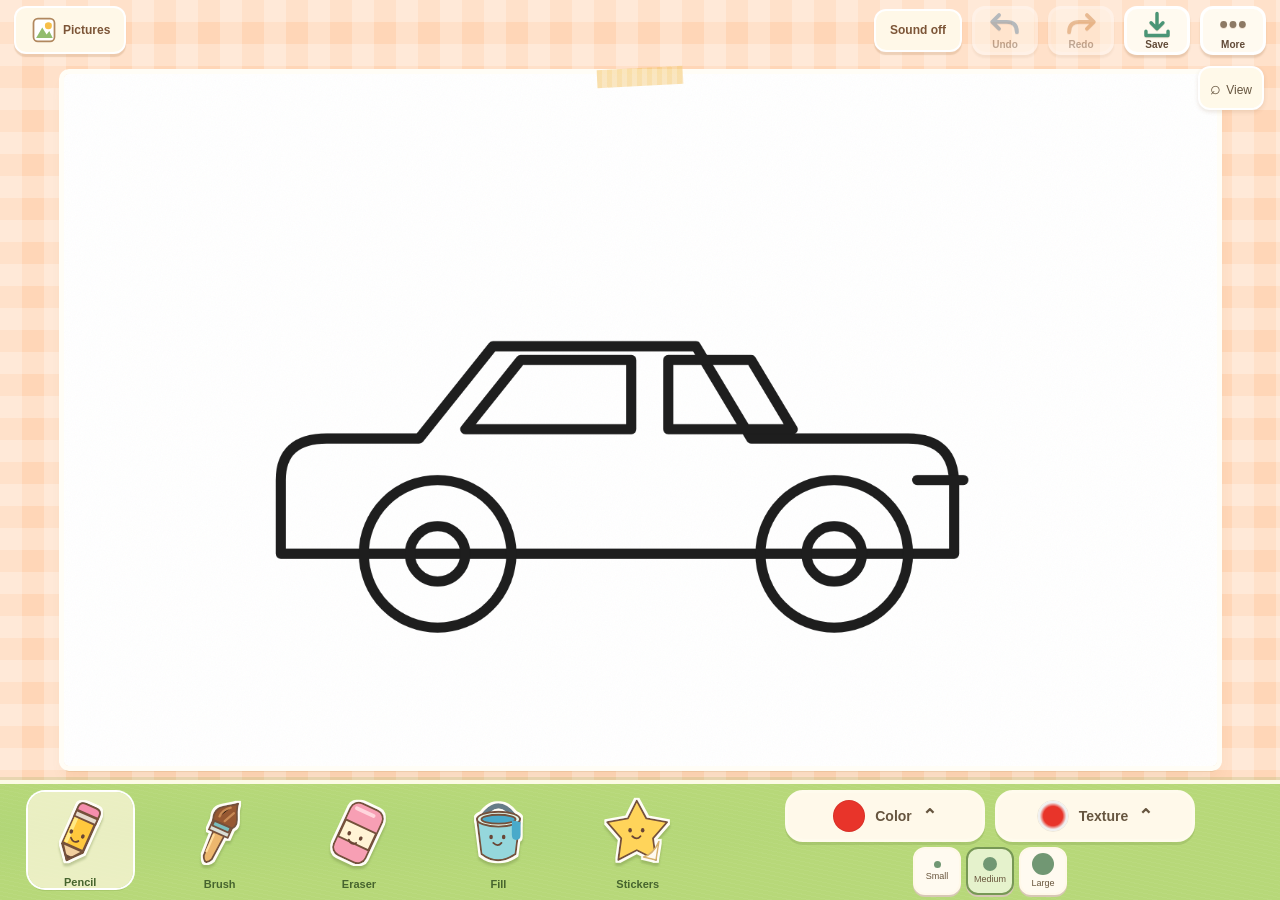
==== commit c7344142: "Normalize imported picture size and add zoom controls" ====
--- a/index.html
+++ b/index.html
@@ -103,7 +103,7 @@
 .row,#sheetBox{touch-action:pan-x pan-y}#sheetBox button{touch-action:manipulation}
 @media(prefers-reduced-motion:reduce){*{transition:none!important}}
 </style>
-<link rel="stylesheet" href="sticker-play.css?v=12">
+<link rel="stylesheet" href="sticker-play.css?v=14">
 </head>
 <body>
 <div id="app">
@@ -146,6 +146,7 @@
 <div id="rot">Turn your tablet sideways<br>to start coloring</div>
 
 <input type="file" id="filePick" accept="image/*" hidden>
+<script src="dylan-voice.js?v=13"></script>
 <script>
 (function(){
 "use strict";
@@ -1046,6 +1047,7 @@
     const iw=img.naturalWidth||img.width,ih=img.naturalHeight||img.height;
     const s = Math.min(W / iw, H / ih);
     const w = iw * s, h = ih * s;
+    c.imageSmoothingEnabled=true;c.imageSmoothingQuality="high";
     c.drawImage(img, (W - w) / 2, (H - h) / 2, w, h);
     this._dirty = true; this.onChange();
   }
@@ -1166,23 +1168,36 @@
 let selected = null;
 const state = { tool: 'pencil', color: COLORS[0], ink: 0, page: 0, kid: true };
 
+let viewZoom=1,panMode=false;
 function newDocument(width,height){
   if(!width||!height){const portrait=matchMedia('(orientation:portrait)').matches;width=portrait?1200:1600;height=portrait?1600:960;}
-  const scale=Math.min(1,1600/Math.max(width,height));W=Math.max(1,Math.round(width*scale));H=Math.max(1,Math.round(height*scale));
+  const scale=1600/Math.max(width,height);W=Math.max(1,Math.round(width*scale));H=Math.max(1,Math.round(height*scale));
   stickers.splice(0).forEach(s=>s.el.remove());deselect();pendingSticker=null;
   for(const c of Object.values(eng.cv)){c.width=W;c.height=H;}
-  eng._wall=null;eng._wallD=null;eng._band=null;eng._smartMask=null;eng.clearAll();layout();
+  eng._wall=null;eng._wallD=null;eng._band=null;eng._smartMask=null;eng.clearAll();viewZoom=1;panMode=false;layout();stage.scrollTo(0,0);updateViewControls();
 }
 // ---------------------------------------------------------------- ขนาดผืนผ้าใบ
 function layout() {
   const pad = 14;
   const aw = stage.clientWidth - pad * 2, ah = stage.clientHeight - pad * 2;
-  const s = Math.min(aw / W, ah / H);
+  const s = Math.min(aw / W, ah / H)*viewZoom;
   card.style.width = Math.floor(W * s) + 'px';
   card.style.height = Math.floor(H * s) + 'px';
+  paperSpace.style.width=Math.max(stage.clientWidth,Math.floor(W*s)+28)+'px';paperSpace.style.height=Math.max(stage.clientHeight,Math.floor(H*s)+28)+'px';
   stickers.forEach(place);
   placeKill();
 }
+const paperSpace=document.createElement('div');paperSpace.id='paperSpace';stage.append(paperSpace);paperSpace.append(card);
+const viewControls=document.createElement('div');viewControls.id='viewControls';viewControls.innerHTML='<button id="viewToggle" aria-label="Zoom and move picture" aria-expanded="false">⌕ <span>View</span></button><div id="viewPanel" hidden><button id="zoomOut" aria-label="Zoom out">−</button><output id="zoomValue">100%</output><button id="zoomIn" aria-label="Zoom in">+</button><button id="zoomFit">Fit</button><button id="panPicture" aria-pressed="false">Move</button></div>';$('#app').append(viewControls);
+function updateViewControls(){if(!$('#zoomValue'))return;$('#zoomValue').textContent=Math.round(viewZoom*100)+'%';$('#zoomOut').disabled=viewZoom<=1;$('#zoomIn').disabled=viewZoom>=4;$('#panPicture').disabled=viewZoom<=1;$('#panPicture').setAttribute('aria-pressed',panMode);input.style.cursor=panMode?'grab':'crosshair';}
+function setViewZoom(value){if(drawing)return;const old=viewZoom,cx=(stage.scrollLeft+stage.clientWidth/2)/paperSpace.clientWidth,cy=(stage.scrollTop+stage.clientHeight/2)/paperSpace.clientHeight;viewZoom=Math.max(1,Math.min(4,value));if(viewZoom===1)panMode=false;layout();stage.scrollLeft=cx*paperSpace.clientWidth-stage.clientWidth/2;stage.scrollTop=cy*paperSpace.clientHeight-stage.clientHeight/2;updateViewControls();}
+$('#viewToggle').onclick=()=>{const panel=$('#viewPanel');panel.hidden=!panel.hidden;$('#viewToggle').setAttribute('aria-expanded',!panel.hidden)};
+$('#zoomIn').onclick=()=>setViewZoom(viewZoom+.5);$('#zoomOut').onclick=()=>setViewZoom(viewZoom-.5);$('#zoomFit').onclick=()=>setViewZoom(1);$('#panPicture').onclick=()=>{if(drawing)return;panMode=!panMode;updateViewControls();if(panMode)showHint('Drag to move. Tap Move again to paint.')};
+let panPointer=null;input.addEventListener('pointerdown',e=>{if(!panMode)return;e.preventDefault();e.stopImmediatePropagation();panPointer={id:e.pointerId,x:e.clientX,y:e.clientY,left:stage.scrollLeft,top:stage.scrollTop};input.setPointerCapture(e.pointerId)},true);
+input.addEventListener('pointermove',e=>{if(!panPointer||e.pointerId!==panPointer.id)return;e.preventDefault();e.stopImmediatePropagation();stage.scrollLeft=panPointer.left+panPointer.x-e.clientX;stage.scrollTop=panPointer.top+panPointer.y-e.clientY},true);
+for(const type of ['pointerup','pointercancel','lostpointercapture'])input.addEventListener(type,e=>{if(!panPointer||e.pointerId!==panPointer.id)return;e.stopImmediatePropagation();panPointer=null},true);
+document.addEventListener('keydown',e=>{if(e.key==='Escape'){panMode=false;$('#viewPanel').hidden=true;$('#viewToggle').setAttribute('aria-expanded',false);updateViewControls()}});updateViewControls();
+
 addEventListener('resize', layout);
 addEventListener('orientationchange', () => setTimeout(layout, 250));
 
@@ -1543,7 +1558,7 @@
 }
 
 // English system voice preview. Voice availability and offline speech vary by device.
-const COLOR_NAMES=['Red','Orange','Yellow','Green','Blue','Purple','Pink','Brown','White','Black'];
+const COLOR_NAMES=['Red','Orange','Yellow','Green','Blue','Purple','Pink','Brown','White','Black','Turquoise','Mint','Peach','Gold'];COLORS.push('#30BEC4','#A4DCC3','#FFC3A0','#E7B640');
 const INK_NAMES={round:'Smooth',soft:'Soft',crayon:'Crayon','p-linen':'Linen','p-woodgrain':'Wood','p-watercolor':'Watercolor','p-grass':'Grass','p-sand':'Sand','p-hearts':'Hearts','p-stars':'Stars','p-sky':'Sky','p-candy':'Candy'};
 let soundEnabled=false, audioContext=null;
 const PHRASES={welcome:"Hello, little artist! Let's paint something wonderful!",saved:'Great job! Your picture is saved!',texture:'Wow! Try this texture!',pencil:'Pencil!',brush:'Paint brush!',eraser:'Eraser!',bucket:'Paint bucket!',roller:'Magic roller!',sticker:'Stickers!'};
@@ -1576,7 +1591,7 @@
 document.addEventListener('keydown',e=>{if(e.key==='Escape')closeSheet()});
 
 // Sticker Play: preserve the original line art and add region-locked drawing.
-const STICKER_VERSION='sticker-play-v12.0';
+const STICKER_VERSION='sticker-play-v14.0';
 const TOOL_LABELS={pencil:'Pencil',brush:'Brush',eraser:'Eraser',bucket:'Fill',sticker:'Stickers'};
 let pendingSticker=null, hintTimer;
 function showHint(message){const e=$('#hint');e.textContent=message;e.classList.add('on');clearTimeout(hintTimer);hintTimer=setTimeout(()=>e.classList.remove('on'),2600)}
@@ -1712,7 +1727,7 @@
 function addRestoreLibrary(grid){const b=document.createElement('button');b.className='mbtn';b.textContent='Restore removed imports';b.onclick=async()=>{const db=await importLibrary;if(!db)return;const tx=db.transaction('assets','readwrite'),s=tx.objectStore('assets'),r=s.openCursor();r.onsuccess=()=>{const c=r.result;if(c){if(c.value.deleted)c.update({...c.value,deleted:false});c.continue()}};tx.oncomplete=()=>{closeSheet();showHint('Removed imports restored. Open the library to see them.')}};grid.after(b)}
 async function setImportDeleted(asset,deleted){const db=await importLibrary;await new Promise((resolve,reject)=>{const tx=db.transaction('assets','readwrite');tx.objectStore('assets').put({...asset,deleted});tx.oncomplete=resolve;tx.onerror=()=>reject(tx.error)})}
 async function appendSavedImports(kind,grid){try{const db=await importLibrary;if(!db)return;const assets=await new Promise((resolve,reject)=>{const r=db.transaction('assets').objectStore('assets').getAll();r.onsuccess=()=>resolve(r.result.filter(x=>x.kind===kind&&!x.deleted));r.onerror=()=>reject(r.error)});if(!grid.isConnected)return;for(const asset of assets){const b=document.createElement('button'),img=new Image();img.src=asset.src;img.alt='';b.className='saved-import';b.setAttribute('aria-label','Saved '+kind+': '+asset.name);b.title=asset.name;b.append(img);b.onclick=async()=>{try{await img.decode();if(kind==='sticker'){pendingSticker=img;state.tool=eng.tool='sticker';buildTools();say('Your sticker');showHint('Tap the paper to place your sticker!')}else{eng.drawPhoto(img)}closeSheet()}catch{showHint('Could not open this saved image.')}};const wrap=document.createElement('div');wrap.className='import-item';const remove=document.createElement('button');remove.className='remove-import';remove.textContent='×';remove.setAttribute('aria-label','Remove '+asset.name);remove.title='Remove from library';remove.onclick=async()=>{try{await setImportDeleted(asset,true);wrap.remove();const restore=document.createElement('button');restore.className='mbtn restore-import';restore.textContent='Restore '+asset.name;restore.onclick=async()=>{await setImportDeleted(asset,false);restore.replaceWith(wrap)};grid.after(restore)}catch{showHint('Could not remove this image.')}};wrap.append(b,remove);grid.append(wrap)}}catch{showHint('Saved imports are unavailable in this browser.')}}
-async function importPicture(e){const file=e.target.files?.[0];e.target.value='';if(!file)return;if(!/^image\/(png|jpeg|webp)$/.test(file.type)||file.size>20*1024*1024){showHint('Choose a PNG, JPG or WebP smaller than 20 MB.');return}const url=URL.createObjectURL(file);try{const im=new Image();im.src=url;await im.decode();if(im.naturalWidth*im.naturalHeight>40000000)throw new Error('Too large');const c=document.createElement('canvas'),scale=Math.min(1,2048/Math.max(im.naturalWidth,im.naturalHeight));c.width=Math.max(1,Math.round(im.naturalWidth*scale));c.height=Math.max(1,Math.round(im.naturalHeight*scale));c.getContext('2d').drawImage(im,0,0,c.width,c.height);const src=c.toDataURL('image/png');await saveImported('picture',file.name,src);eng.drawPhoto(im);showHint('Picture saved! Find it in Pictures next time.')}catch{showHint('Could not save this import. Try a smaller image or check browser storage.')}finally{URL.revokeObjectURL(url)}}
+async function importPicture(e){const file=e.target.files?.[0];e.target.value='';if(!file)return;if(!/^image\/(png|jpeg|webp)$/.test(file.type)||file.size>20*1024*1024){showHint('Choose a PNG, JPG or WebP smaller than 20 MB.');return}const url=URL.createObjectURL(file);try{const im=new Image();im.src=url;await im.decode();if(im.naturalWidth*im.naturalHeight>40000000)throw new Error('Too large');const c=document.createElement('canvas'),scale=Math.min(1,2048/Math.max(im.naturalWidth,im.naturalHeight));c.width=Math.max(1,Math.round(im.naturalWidth*scale));c.height=Math.max(1,Math.round(im.naturalHeight*scale));const resample=c.getContext('2d');resample.imageSmoothingQuality='high';resample.drawImage(im,0,0,c.width,c.height);const src=c.toDataURL('image/png');await saveImported('picture',file.name,src);eng.drawPhoto(im);showHint('Picture saved! Find it in Pictures next time.')}catch{showHint('Could not save this import. Try a smaller image or check browser storage.')}finally{URL.revokeObjectURL(url)}}
 const artPickerBeforeLibrary=openArtPicker;openArtPicker=function(){artPickerBeforeLibrary();appendSavedImports('picture',$('#ag'));addRestoreLibrary($('#ag'))};$('#btnArt').onclick=openArtPicker;
 const importStickerInput=document.createElement('input');importStickerInput.type='file';importStickerInput.accept='image/png,image/jpeg,image/webp';importStickerInput.hidden=true;importStickerInput.id='importStickerFile';document.body.append(importStickerInput);
 const pickerBeforeImport=openStickerPicker;openStickerPicker=function(){pickerBeforeImport();const b=document.createElement('button');b.className='mbtn';b.id='importSticker';b.textContent='＋ Import stickers';b.onclick=()=>importStickerInput.click();$('#sg').before(b);appendSavedImports('sticker',$('#sg'));addRestoreLibrary($('#sg'))};
@@ -1725,7 +1740,10 @@
 const buildToolsBeforeSizes=buildTools;buildTools=function(){buildToolsBeforeSizes();updateSize()};
 
 // Prefer an available young male English voice. System voice quality varies by device.
-say=function(key){if(!soundEnabled||!('speechSynthesis' in window))return;speechSynthesis.cancel();const u=new SpeechSynthesisUtterance(PHRASES[key]||key+'!');const voices=speechSynthesis.getVoices().filter(v=>/^en([-_]|$)/i.test(v.lang));const young=voices.find(v=>/boy|child|junior/i.test(v.name));u.voice=young||voices.find(v=>/Guy|Christopher|Eric|David|Mark|Daniel|Alex|James/i.test(v.name))||voices[0]||null;u.lang=u.voice?.lang||'en-US';u.pitch=young?1:1.55;u.rate=.94;u.volume=.8;speechSynthesis.speak(u)};
+const dylanAudio=new Audio();dylanAudio.preload='none';let voiceRequest=0;
+function stopVoice(){voiceRequest++;dylanAudio.pause();try{dylanAudio.currentTime=0}catch{}window.speechSynthesis?.cancel()}
+say=function(key){if(!soundEnabled)return;stopVoice();const source=window.DYLAN_VOICE?.[key];if(!source)return;const request=voiceRequest;dylanAudio.src=source;dylanAudio.volume=.85;dylanAudio.play().catch(()=>{if(request===voiceRequest&&soundEnabled)showHint('Tap Sound off, then Sound on to enable the voice.')})};
+$('#btnSound').addEventListener('click',()=>{if(!soundEnabled)stopVoice()});window.addEventListener('blur',stopVoice);document.addEventListener('visibilitychange',()=>{if(document.hidden)stopVoice()});
 
 // Filtered paper-friction noise follows movement; stationary pointers are silent.
 let friction=null,frictionPoint=null,paperNoise=null;
@@ -1776,6 +1794,7 @@
 const SELECTED_TEXTURES=[{"number":1,"id":"grass","name":"Grass","svg":"<svg xmlns=\"http://www.w3.org/2000/svg\" width=\"64\" height=\"64\" viewBox=\"0 0 64 64\"><rect width=\"64\" height=\"64\" fill=\"#92bd64\"/><path d=\"m5 60 4-25 7 17 5-31 7 29 8-36 3 39 11-28-3 30 10-16\" fill=\"none\" stroke=\"#4f8b43\" stroke-width=\"3\"/></svg>"},{"number":2,"id":"sky","name":"Clouds","svg":"<svg xmlns=\"http://www.w3.org/2000/svg\" width=\"64\" height=\"64\" viewBox=\"0 0 64 64\"><rect width=\"64\" height=\"64\" fill=\"#88c8e7\"/><path d=\"M7 34a10 10 0 0 1 10-15 14 14 0 0 1 26 0 10 10 0 0 1 9 18H12Z\" fill=\"#fffaf0\"/></svg>"},{"number":3,"id":"night","name":"Night sky","svg":"<svg xmlns=\"http://www.w3.org/2000/svg\" width=\"64\" height=\"64\" viewBox=\"0 0 64 64\"><rect width=\"64\" height=\"64\" fill=\"#253354\"/><path d=\"M21 9a13 13 0 1 0 14 18A12 12 0 0 1 21 9\" fill=\"#ffe5a1\"/><g fill=\"#fff3ce\"><circle cx=\"49\" cy=\"12\" r=\"2\"/><circle cx=\"42\" cy=\"44\" r=\"1.6\"/><circle cx=\"12\" cy=\"52\" r=\"1.5\"/><path d=\"m54 35 2 5 5 2-5 2-2 5-2-5-5-2 5-2Z\"/></g></svg>"},{"number":4,"id":"sand","name":"Sand","svg":"<svg xmlns=\"http://www.w3.org/2000/svg\" width=\"64\" height=\"64\" viewBox=\"0 0 64 64\"><rect width=\"64\" height=\"64\" fill=\"#e7cc98\"/><g fill=\"#b89461\"><circle cx=\"8\" cy=\"13\" r=\"1\"/><circle cx=\"34\" cy=\"25\" r=\"1.5\"/><circle cx=\"50\" cy=\"8\" r=\"1\"/><circle cx=\"18\" cy=\"45\" r=\"1.5\"/><circle cx=\"54\" cy=\"51\" r=\"1\"/></g><path d=\"M0 35q16-7 32 0t32 0\" fill=\"none\" stroke=\"#f9e8be\" stroke-width=\"2\"/></svg>"},{"number":5,"id":"woodgrain","name":"Wood","svg":"<svg xmlns=\"http://www.w3.org/2000/svg\" width=\"64\" height=\"64\" viewBox=\"0 0 64 64\"><rect width=\"64\" height=\"64\" fill=\"#c99c6b\"/><g fill=\"none\" stroke=\"#9d704c\" stroke-width=\"2\"><path d=\"M0 10q32 12 64 0M0 28q16-8 32 0t32 0M0 56q32-9 64 0\"/><ellipse cx=\"28\" cy=\"40\" rx=\"17\" ry=\"7\"/><ellipse cx=\"28\" cy=\"40\" rx=\"8\" ry=\"3\"/></g></svg>"},{"number":6,"id":"choice-6","name":"Water","svg":"<svg xmlns=\"http://www.w3.org/2000/svg\" width=\"64\" height=\"64\" viewBox=\"0 0 64 64\"><rect width=\"64\" height=\"64\" fill=\"#75c3da\"/><g fill=\"none\" stroke=\"#c5edf0\" stroke-width=\"3\"><path d=\"M0 12q8-8 16 0t16 0 16 0 16 0M0 35q8-8 16 0t16 0 16 0 16 0M0 56q8-8 16 0t16 0 16 0 16 0\"/></g></svg>"},{"number":7,"id":"choice-7","name":"Leaves","svg":"<svg xmlns=\"http://www.w3.org/2000/svg\" width=\"64\" height=\"64\" viewBox=\"0 0 64 64\"><rect width=\"64\" height=\"64\" fill=\"#d3e7b4\"/><path d=\"M8 27Q5 4 31 5 32 28 8 27M38 58Q34 32 59 32 63 57 38 58\" fill=\"#75a968\"/><path d=\"m8 27 17-16m13 47 17-19\" stroke=\"#4f7f51\" stroke-width=\"2\"/></svg>"},{"number":8,"id":"choice-8","name":"Flowers","svg":"<svg xmlns=\"http://www.w3.org/2000/svg\" width=\"64\" height=\"64\" viewBox=\"0 0 64 64\"><rect width=\"64\" height=\"64\" fill=\"#f9e6d1\"/><g fill=\"#ea9cac\"><circle cx=\"24\" cy=\"14\" r=\"9\"/><circle cx=\"36\" cy=\"24\" r=\"9\"/><circle cx=\"31\" cy=\"38\" r=\"9\"/><circle cx=\"16\" cy=\"38\" r=\"9\"/><circle cx=\"10\" cy=\"24\" r=\"9\"/></g><circle cx=\"24\" cy=\"26\" r=\"8\" fill=\"#f6d16e\"/><path d=\"m44 52 10-8 4 12Z\" fill=\"#98ba7a\"/></svg>"},{"number":9,"id":"choice-9","name":"Rainbow","svg":"<svg xmlns=\"http://www.w3.org/2000/svg\" width=\"64\" height=\"64\" viewBox=\"0 0 64 64\"><rect width=\"64\" height=\"64\" fill=\"#d3e9ee\"/><g fill=\"none\" stroke-width=\"6\"><path d=\"M6 49a26 26 0 0 1 52 0\" stroke=\"#ea919c\"/><path d=\"M12 49a20 20 0 0 1 40 0\" stroke=\"#f4cf7d\"/><path d=\"M18 49a14 14 0 0 1 28 0\" stroke=\"#95bb8b\"/><path d=\"M24 49a8 8 0 0 1 16 0\" stroke=\"#a8a0ce\"/></g></svg>"},{"number":10,"id":"choice-10","name":"Snow","svg":"<svg xmlns=\"http://www.w3.org/2000/svg\" width=\"64\" height=\"64\" viewBox=\"0 0 64 64\"><rect width=\"64\" height=\"64\" fill=\"#a4c6de\"/><g stroke=\"#fff\" stroke-width=\"2\"><path d=\"M24 8v32M10 16l28 16M10 32l28-16m-19-3 5 5 5-5m-10 22 5-5 5 5\"/></g><g fill=\"#fff\"><circle cx=\"51\" cy=\"48\" r=\"3\"/><circle cx=\"9\" cy=\"53\" r=\"2\"/></g></svg>"},{"number":11,"id":"choice-11","name":"Rain","svg":"<svg xmlns=\"http://www.w3.org/2000/svg\" width=\"64\" height=\"64\" viewBox=\"0 0 64 64\"><rect width=\"64\" height=\"64\" fill=\"#bcceda\"/><g stroke=\"#709bbb\" stroke-width=\"3\" stroke-linecap=\"round\"><path d=\"m14 8-6 12m25-9-6 12m26-6-6 12M20 40l-6 12m25-9-6 12m26-10-6 12\"/></g></svg>"},{"number":12,"id":"choice-12","name":"Bubbles","svg":"<svg xmlns=\"http://www.w3.org/2000/svg\" width=\"64\" height=\"64\" viewBox=\"0 0 64 64\"><rect width=\"64\" height=\"64\" fill=\"#b9e4e6\"/><g fill=\"#dbf3ef\" stroke=\"#7bbbc9\" stroke-width=\"2\"><circle cx=\"20\" cy=\"22\" r=\"14\"/><circle cx=\"47\" cy=\"46\" r=\"11\"/><circle cx=\"52\" cy=\"10\" r=\"6\"/></g><path d=\"M12 20q0-7 7-7m22 30q1-4 5-4\" fill=\"none\" stroke=\"#fff\" stroke-width=\"3\"/></svg>"},{"number":13,"id":"choice-13","name":"Bricks","svg":"<svg xmlns=\"http://www.w3.org/2000/svg\" width=\"64\" height=\"64\" viewBox=\"0 0 64 64\"><rect width=\"64\" height=\"64\" fill=\"#c97f69\"/><path d=\"M0 0h64v32H0Zm0 32h64v32H0M32 0v32M16 32v32\" fill=\"none\" stroke=\"#f8dac1\" stroke-width=\"4\"/></svg>"},{"number":16,"id":"choice-16","name":"Fish scales","svg":"<svg xmlns=\"http://www.w3.org/2000/svg\" width=\"64\" height=\"64\" viewBox=\"0 0 64 64\"><rect width=\"64\" height=\"64\" fill=\"#8bbfc2\"/><path d=\"M0 0a16 16 0 0 0 32 0 16 16 0 0 0 32 0M-16 20a16 16 0 0 0 32 0 16 16 0 0 0 32 0 16 16 0 0 0 32 0M0 40a16 16 0 0 0 32 0 16 16 0 0 0 32 0\" fill=\"none\" stroke=\"#d8eee0\" stroke-width=\"3\"/></svg>"},{"number":17,"id":"choice-17","name":"Fur","svg":"<svg xmlns=\"http://www.w3.org/2000/svg\" width=\"64\" height=\"64\" viewBox=\"0 0 64 64\"><rect width=\"64\" height=\"64\" fill=\"#d8b28c\"/><path d=\"m3 22 7-13-2 21 11-16-4 22 13-21-4 24 13-23-2 21 13-20-3 26 13-23M4 61l9-16-3 19m14-1 8-16-2 17m15 0 10-17-4 17\" fill=\"none\" stroke=\"#af855e\" stroke-width=\"2\"/></svg>"},{"number":18,"id":"choice-18","name":"Feathers","svg":"<svg xmlns=\"http://www.w3.org/2000/svg\" width=\"64\" height=\"64\" viewBox=\"0 0 64 64\"><rect width=\"64\" height=\"64\" fill=\"#e5e2f0\"/><path d=\"M17 50C-5 24 10 3 28 5c24 4 25 23-11 45\" fill=\"#ada2ce\"/><path d=\"m14 57 17-44m-9 24-8-13m11 6 15-6\" fill=\"none\" stroke=\"#f9f3e9\" stroke-width=\"2\"/></svg>"},{"number":19,"id":"hearts","name":"Hearts","svg":"<svg xmlns=\"http://www.w3.org/2000/svg\" width=\"64\" height=\"64\" viewBox=\"0 0 64 64\"><rect width=\"64\" height=\"64\" fill=\"#f7dfdf\"/><path d=\"M7 17C6 3 21 3 25 14 32 2 46 7 42 19L25 39Z\" fill=\"#dc929f\"/><path d=\"M43 46c-6-12-19-3-10 6l10 9 11-10c8-10-7-15-11-5\" fill=\"#eeafb8\"/></svg>"},{"number":20,"id":"stars","name":"Stars","svg":"<svg xmlns=\"http://www.w3.org/2000/svg\" width=\"64\" height=\"64\" viewBox=\"0 0 64 64\"><rect width=\"64\" height=\"64\" fill=\"#f7e7ba\"/><path d=\"m22 5 6 12 14 2-10 10 2 14-12-7-12 7 2-14L2 19l14-2Z\" fill=\"#dfb15c\"/><path d=\"m51 41 3 6 7 1-5 5 1 7-6-3-6 3 1-7-5-5 7-1Z\" fill=\"#e9c87e\"/></svg>"},{"number":21,"id":"choice-21","name":"Dots","svg":"<svg xmlns=\"http://www.w3.org/2000/svg\" width=\"64\" height=\"64\" viewBox=\"0 0 64 64\"><rect width=\"64\" height=\"64\" fill=\"#fff0de\"/><circle cx=\"16\" cy=\"16\" r=\"8\" fill=\"#dc9eaa\"/><circle cx=\"48\" cy=\"48\" r=\"8\" fill=\"#98bcac\"/><circle cx=\"48\" cy=\"16\" r=\"5\" fill=\"#e6bf74\"/><circle cx=\"16\" cy=\"48\" r=\"5\" fill=\"#9fbcd0\"/></svg>"},{"number":22,"id":"choice-22","name":"Stripes","svg":"<svg xmlns=\"http://www.w3.org/2000/svg\" width=\"64\" height=\"64\" viewBox=\"0 0 64 64\"><rect width=\"64\" height=\"64\" fill=\"#fff1dd\"/><path d=\"M8 0v64M40 0v64\" stroke=\"#e9b3a4\" stroke-width=\"15\"/></svg>"},{"number":23,"id":"choice-23","name":"Checks","svg":"<svg xmlns=\"http://www.w3.org/2000/svg\" width=\"64\" height=\"64\" viewBox=\"0 0 64 64\"><rect width=\"64\" height=\"64\" fill=\"#fbecd4\"/><path d=\"M16 0v64M48 0v64\" stroke=\"#c2d5b0\" stroke-width=\"16\"/><path d=\"M0 16h64M0 48h64\" stroke=\"#8bb496\" stroke-opacity=\".6\" stroke-width=\"16\"/></svg>"},{"number":24,"id":"choice-24","name":"Honeycomb","svg":"<svg xmlns=\"http://www.w3.org/2000/svg\" width=\"64\" height=\"64\" viewBox=\"0 0 64 64\"><rect width=\"64\" height=\"64\" fill=\"#f4d07e\"/><path d=\"m16 1 15 9v18l-15 9-15-9V10Zm32 27 15 9v18l-15 9-15-9V37Z\" fill=\"#edbc5c\" stroke=\"#fff0b9\" stroke-width=\"3\"/></svg>"},{"number":25,"id":"choice-25","name":"Sprinkles","svg":"<svg xmlns=\"http://www.w3.org/2000/svg\" width=\"64\" height=\"64\" viewBox=\"0 0 64 64\"><rect width=\"64\" height=\"64\" fill=\"#f8e9d6\"/><g stroke-width=\"5\" stroke-linecap=\"round\"><path d=\"m10 12 8 7m26 28 6 7\" stroke=\"#e5a0b1\"/><path d=\"m44 10-6 9m-25 26 8-4\" stroke=\"#99bfaf\"/><path d=\"m29 29 6 5m20-5 5-6\" stroke=\"#e6bf72\"/></g></svg>"},{"number":26,"id":"choice-26","name":"Orange","svg":"<svg xmlns=\"http://www.w3.org/2000/svg\" width=\"64\" height=\"64\" viewBox=\"0 0 64 64\"><rect width=\"64\" height=\"64\" fill=\"#fff0cb\"/><circle cx=\"31\" cy=\"31\" r=\"25\" fill=\"#edb265\"/><circle cx=\"31\" cy=\"31\" r=\"20\" fill=\"#f7cf86\"/><path d=\"M31 11v40M11 31h40M17 17l28 28m0-28L17 45\" stroke=\"#fff1ce\" stroke-width=\"3\"/></svg>"},{"number":27,"id":"choice-27","name":"Watermelon","svg":"<svg xmlns=\"http://www.w3.org/2000/svg\" width=\"64\" height=\"64\" viewBox=\"0 0 64 64\"><rect width=\"64\" height=\"64\" fill=\"#f5e5c9\"/><path d=\"M5 14h54a27 36 0 0 1-54 0\" fill=\"#86ad72\"/><path d=\"M10 15h44a22 29 0 0 1-44 0\" fill=\"#f4d7b0\"/><path d=\"M14 16h36a18 23 0 0 1-36 0\" fill=\"#e99596\"/><g fill=\"#79604c\"><ellipse cx=\"23\" cy=\"24\" rx=\"1.5\" ry=\"3\"/><ellipse cx=\"39\" cy=\"24\" rx=\"1.5\" ry=\"3\"/><ellipse cx=\"31\" cy=\"32\" rx=\"1.5\" ry=\"3\"/></g></svg>"},{"number":30,"id":"choice-30","name":"Mud","svg":"<svg xmlns=\"http://www.w3.org/2000/svg\" width=\"64\" height=\"64\" viewBox=\"0 0 64 64\"><rect width=\"64\" height=\"64\" fill=\"#b39274\"/><path d=\"M0 11q16 16 32 2t32 0M0 39q16-14 32 0t32 0M0 61q16-12 32 0t32 0\" fill=\"none\" stroke=\"#8e7056\" stroke-width=\"5\"/><ellipse cx=\"17\" cy=\"27\" rx=\"7\" ry=\"3\" fill=\"#c9aa89\"/></svg>"}];
 async function loadSelectedTextures(){await Promise.all(SELECTED_TEXTURES.map(async t=>{const image=new Image();image.src='data:image/svg+xml;charset=utf-8,'+encodeURIComponent(t.svg);await image.decode();const pattern={id:t.id,tintable:false,draw:(ctx,size)=>ctx.drawImage(image,0,0,size,size)};const index=PATTERNS.findIndex(p=>p.id===t.id);if(index<0)PATTERNS.push(pattern);else PATTERNS[index]=pattern;const id='p-'+t.id;if(!INKS.some(i=>i.id===id))INKS.push({id,kind:'pattern',pattern:t.id});INK_NAMES[id]=t.name}));eng._tiles.clear();eng._sprites.clear()}
 
+SELECTED_TEXTURES.push({id:'glitter',name:'Glitter',svg:'<svg xmlns="http://www.w3.org/2000/svg" width="64" height="64"><defs><linearGradient id="g" x2="1" y2="1"><stop stop-color="#eec65d"/><stop offset=".5" stop-color="#b47c22"/><stop offset="1" stop-color="#ffe4a0"/></linearGradient></defs><rect width="64" height="64" fill="url(#g)"/>'+Array.from({length:160},(_,i)=>{const x=(i*23.73)%64,y=(i*37.19)%64;return '<rect x="'+x+'" y="'+y+'" width="'+(1+i%3)+'" height="'+(1+i%2)+'" fill="'+['#fff4c3','#f5dc8b','#fffefa','#bb8428','#e1af45'][i%5]+'"/>'}).join('')+'<path d="m14 9 2 6 6 2-6 2-2 6-2-6-6-2 6-2Zm33 28 2 5 5 2-5 2-2 5-2-5-5-2 5-2Z" fill="#fffdf0"/></svg>'});
 async function boot() {
   await loadSelectedTextures();
   await openDB();
--- a/sticker-play.css
+++ b/sticker-play.css
@@ -101,3 +101,6 @@
 #rowColor,#rowTex,#rowTex.open{max-height:min(60dvh,calc(100dvh - 204px))}
 @media(max-width:700px) and (orientation:portrait){#app{grid-template-rows:56px minmax(0,1fr) 187px}#topbar{height:56px;gap:6px;padding:3px 10px;align-content:center}#dock{display:flex;flex-direction:column;gap:4px;padding:4px 10px 7px}#rowTool{width:100%;height:73px;min-height:73px}.palette-stack{width:100%;gap:4px}#btnSize{height:44px;min-height:44px}#hint{bottom:198px}#rowColor,#rowTex,#rowTex.open{max-height:min(60dvh,calc(100dvh - 267px))}}
 @media(max-height:560px) and (orientation:landscape){#app{grid-template-rows:48px minmax(0,1fr) 110px}#topbar{height:48px}#dock{padding:3px 12px}#hint{bottom:122px}}
+
+/* Zoom changes the view, never the stored artwork or undo history. */
+#stage{display:block;overflow:auto;padding:0;overscroll-behavior:contain;scrollbar-width:thin}#paperSpace{display:flex;align-items:center;justify-content:center;padding:14px}#card{flex-shrink:0}#viewControls{position:fixed;top:66px;right:16px;z-index:7;display:flex;flex-direction:column;align-items:flex-end;gap:5px}#viewControls button{min-width:44px;height:44px;border:2px solid #fff;border-radius:12px;background:#fff9e9;color:#66553f;font-size:18px;padding:4px 10px;box-shadow:0 2px 4px #79562b25}#viewControls button span{font-size:12px}#viewControls button:disabled{opacity:.45}#viewPanel{display:flex;align-items:center;gap:5px;padding:5px;background:#fff5df;border:2px solid white;border-radius:14px}#viewPanel[hidden]{display:none}#zoomValue{font-size:12px;min-width:38px;text-align:center}#panPicture[aria-pressed=true]{background:#d5edb0;border-color:#749b4f}@media(max-width:700px) and (orientation:portrait){#viewControls{top:60px;right:10px}}@media(max-height:560px) and (orientation:landscape){#viewControls{top:52px;right:10px}}
